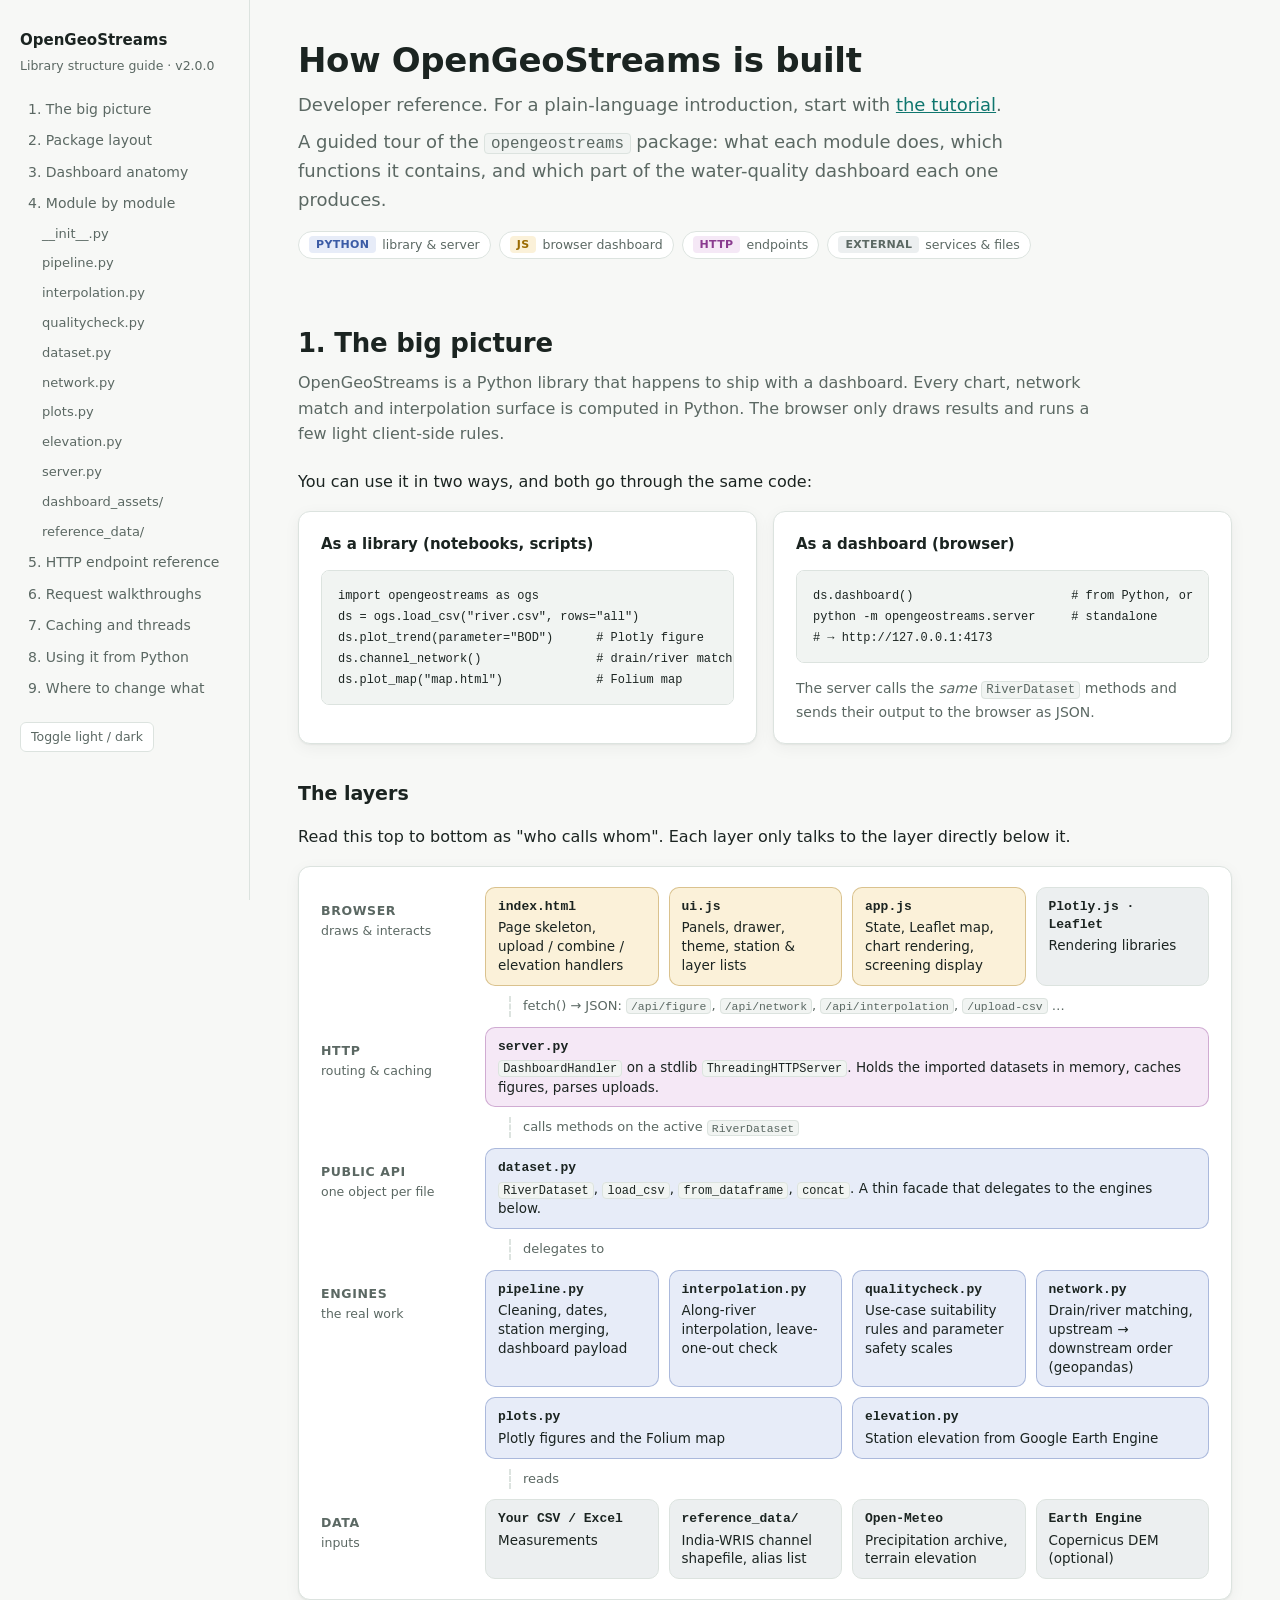
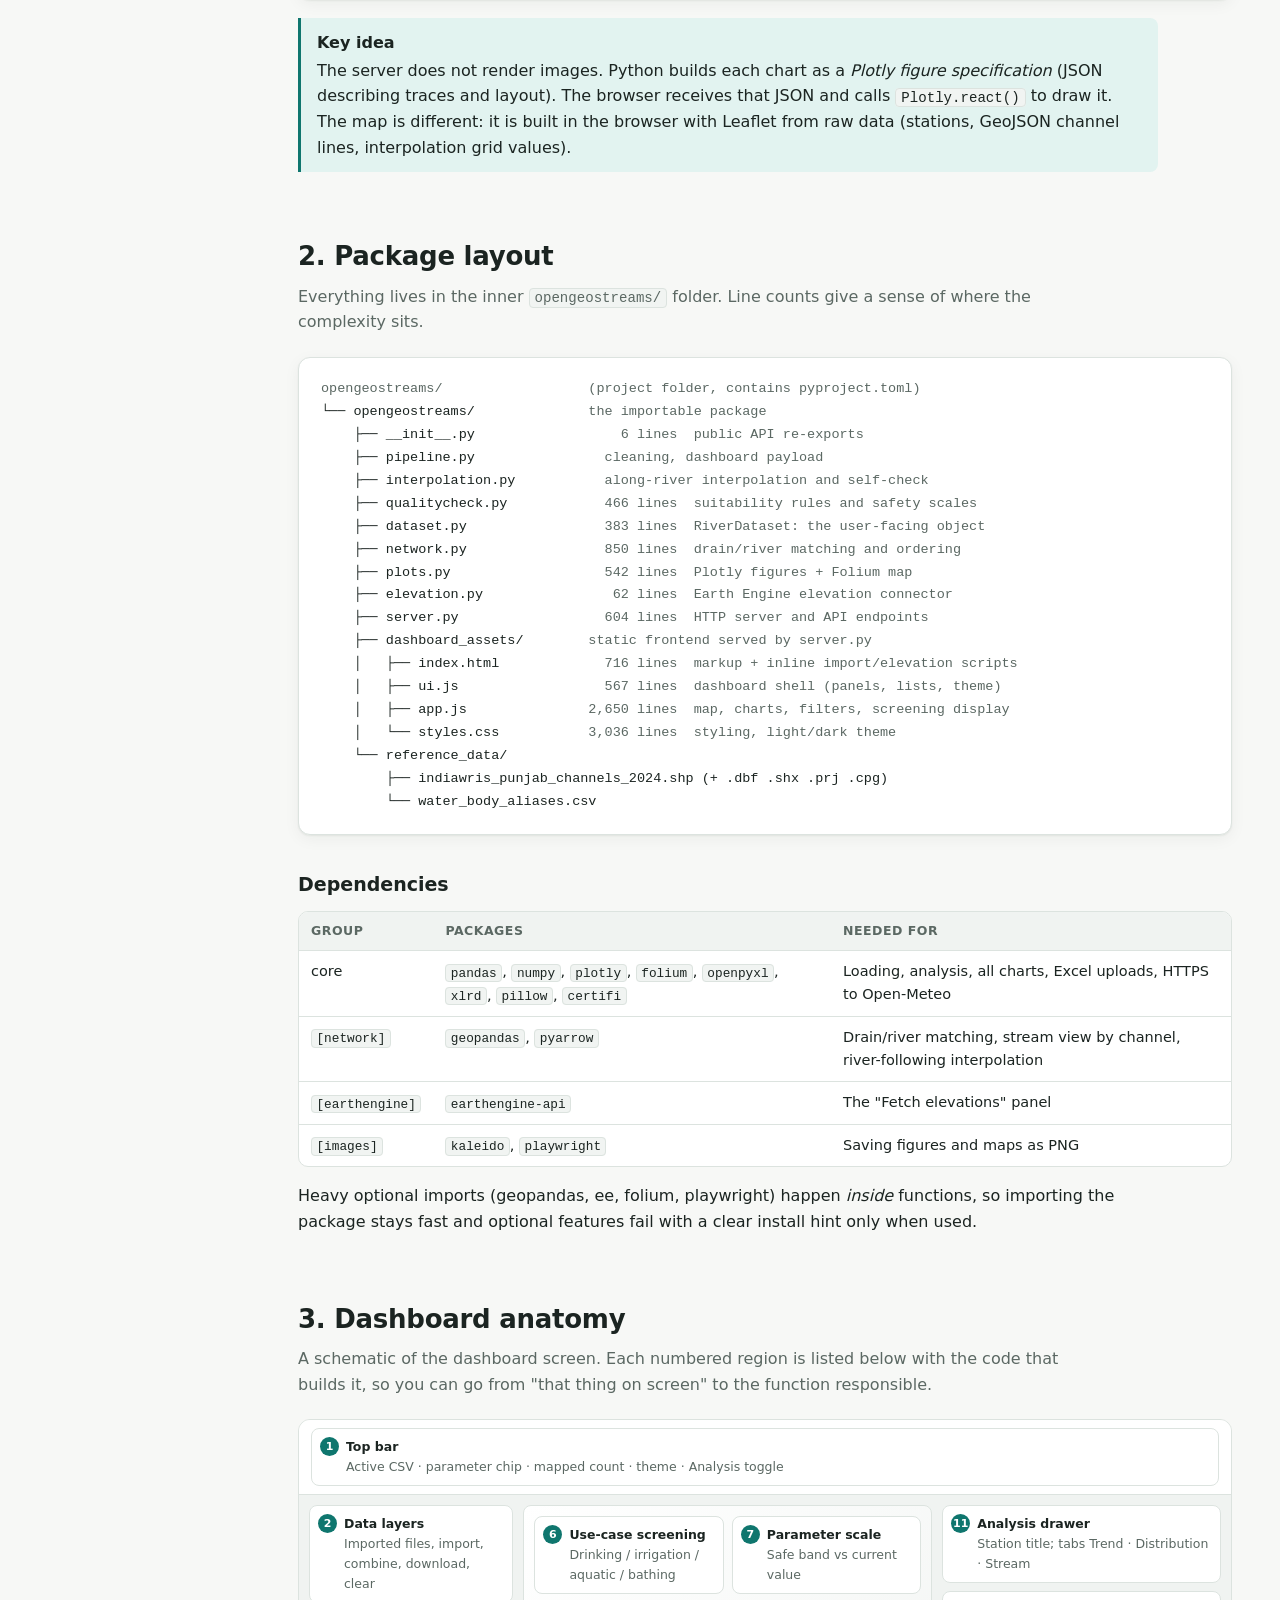
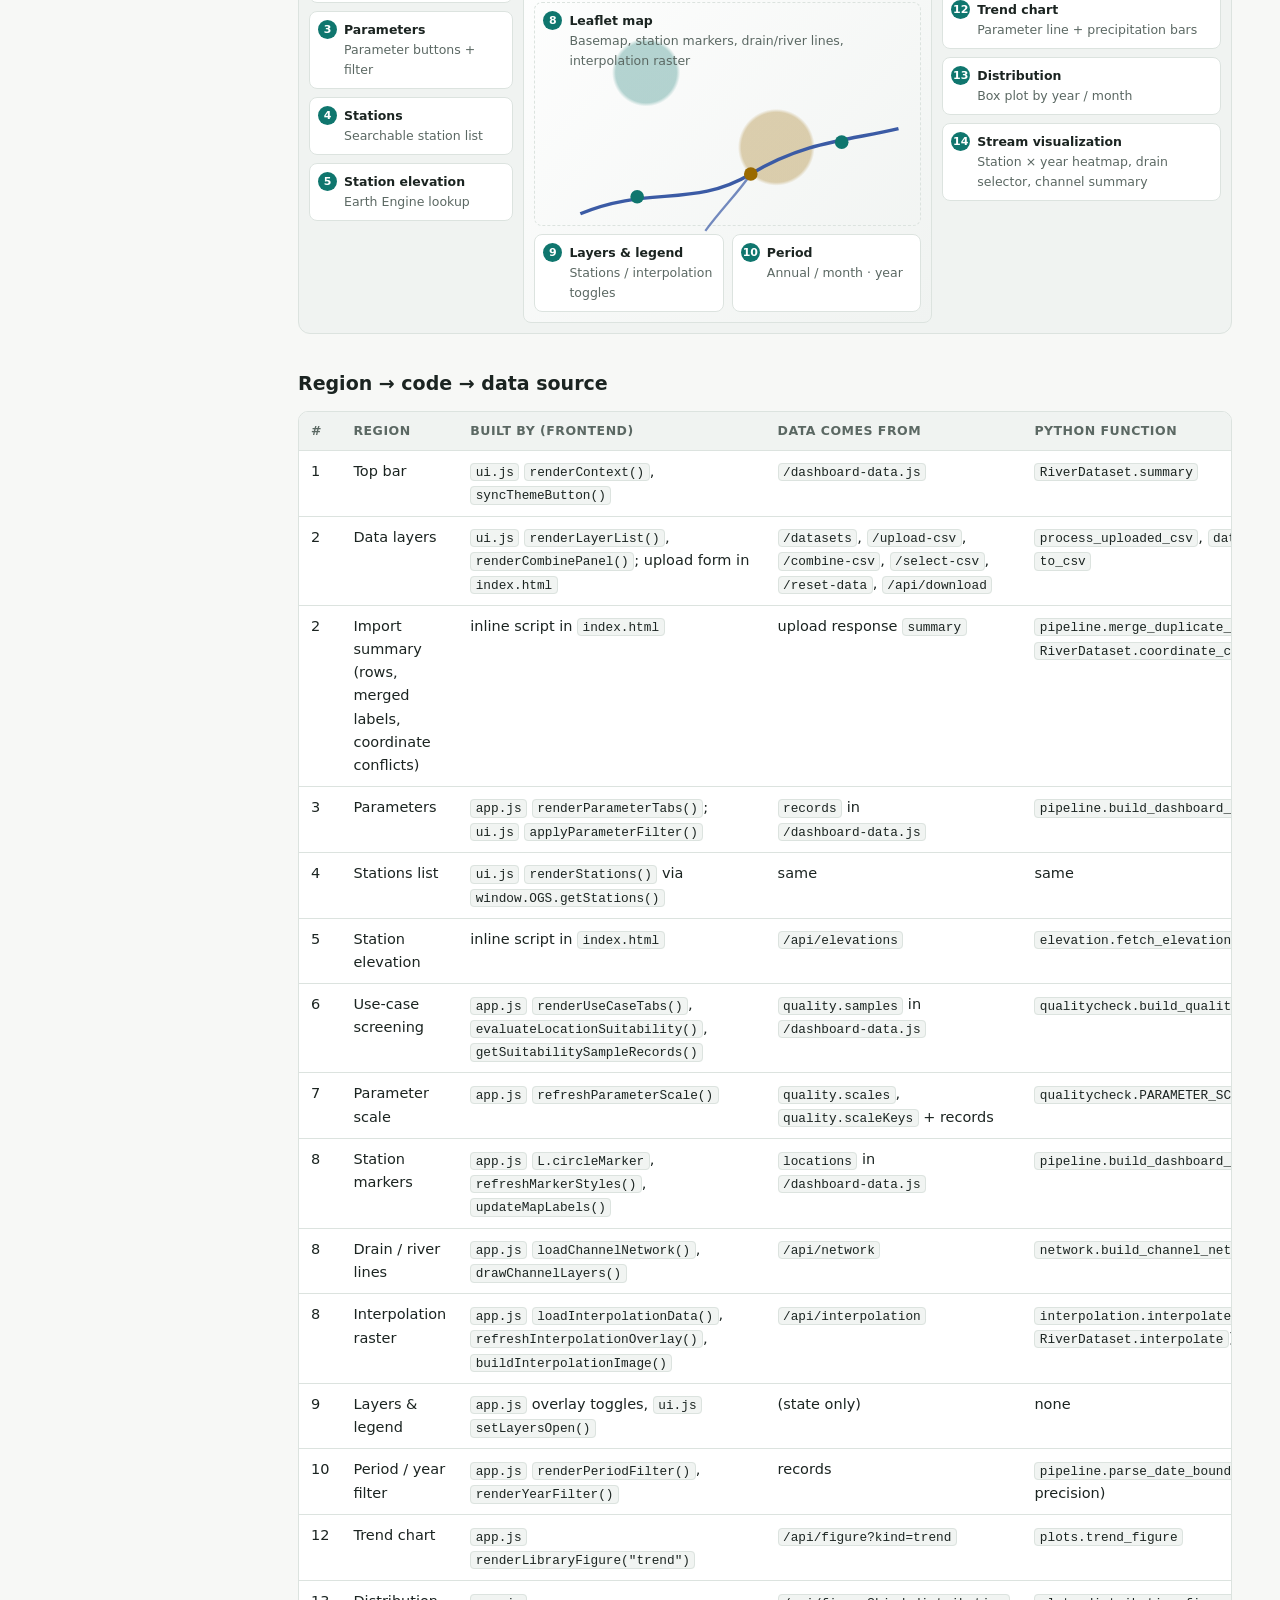
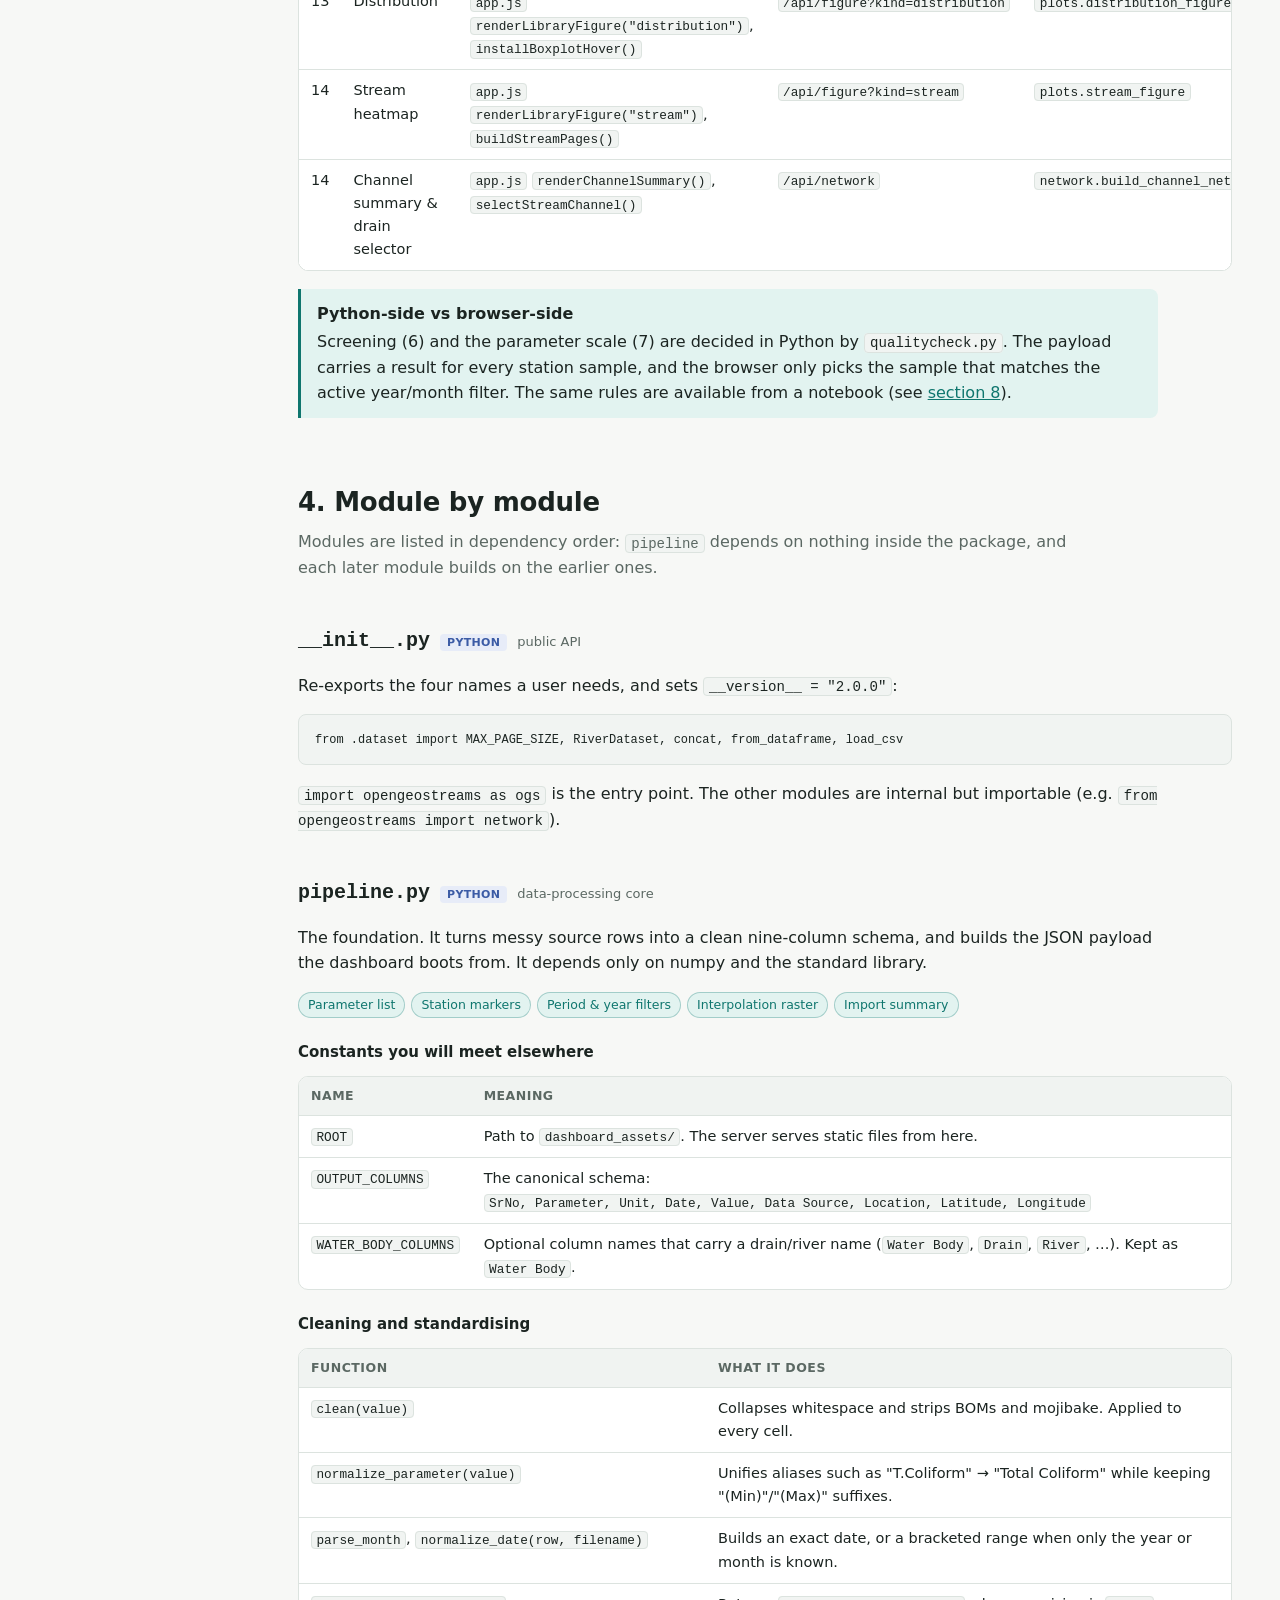
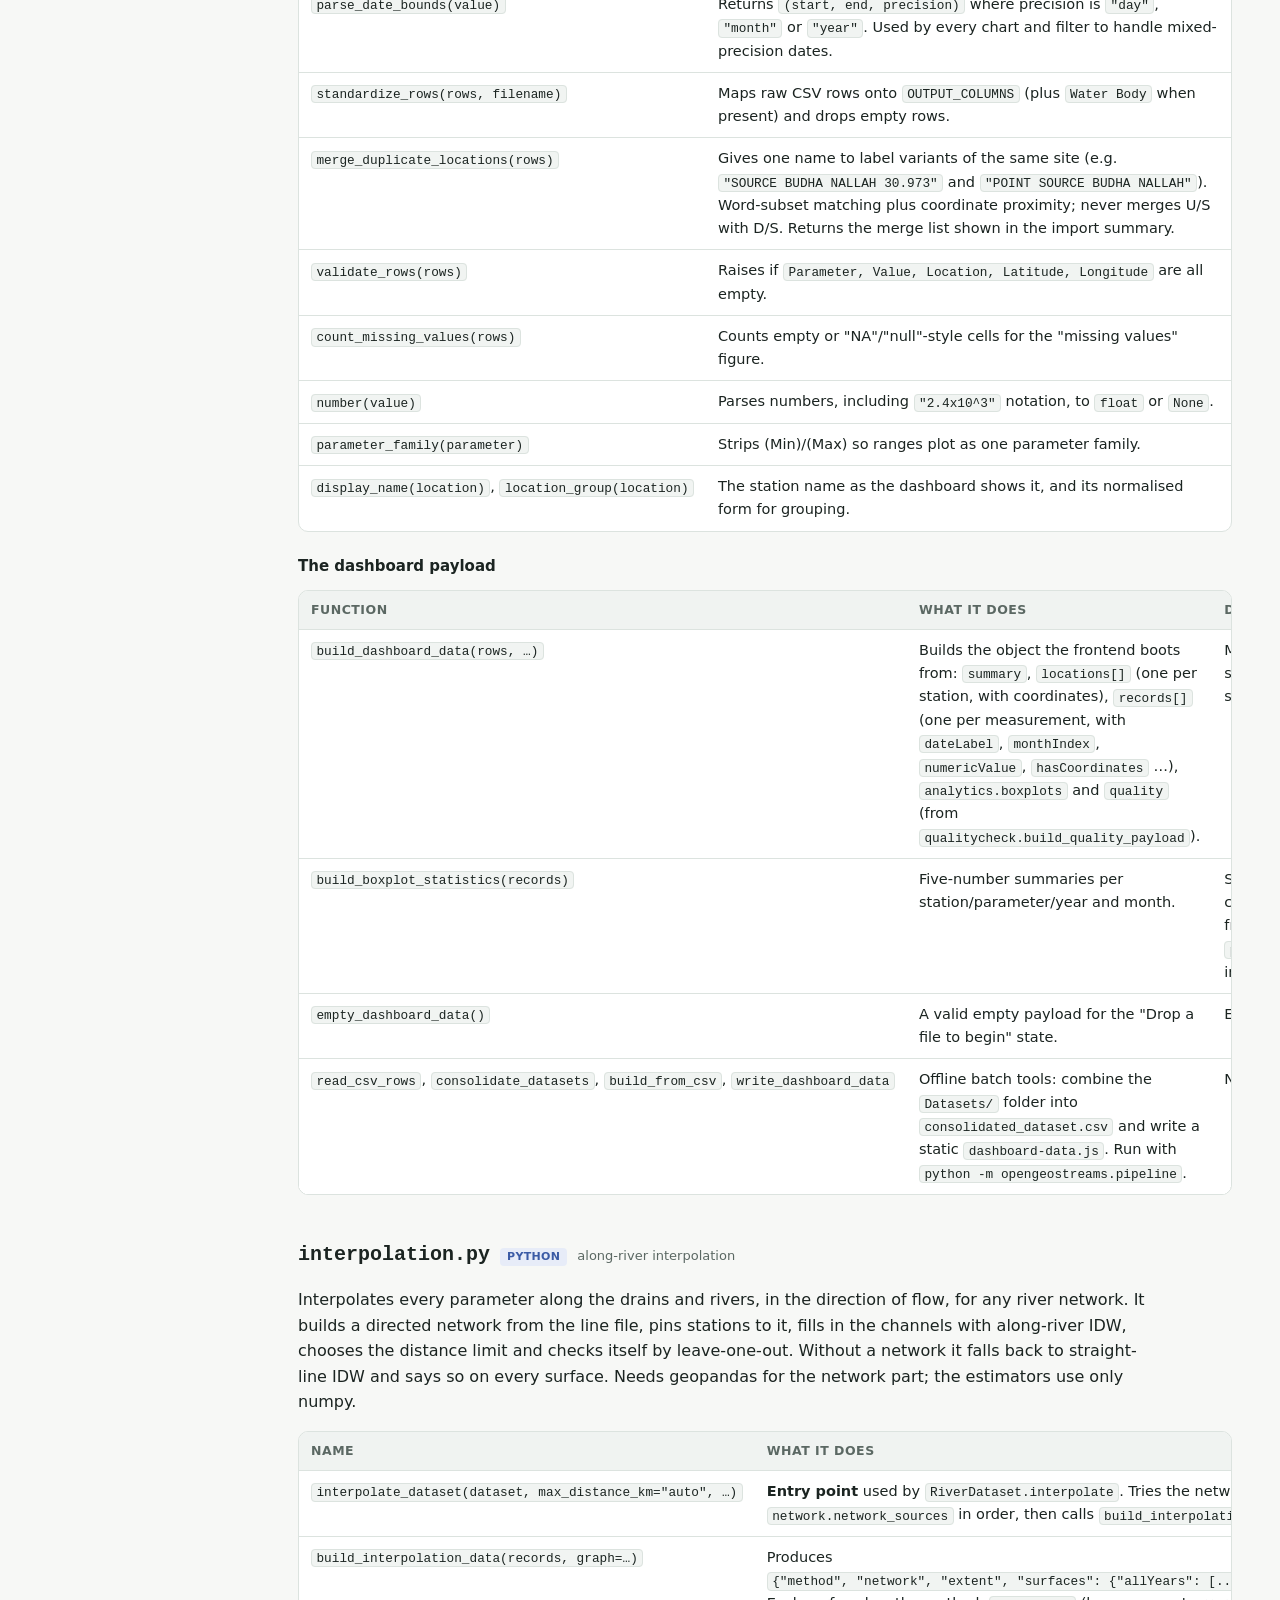
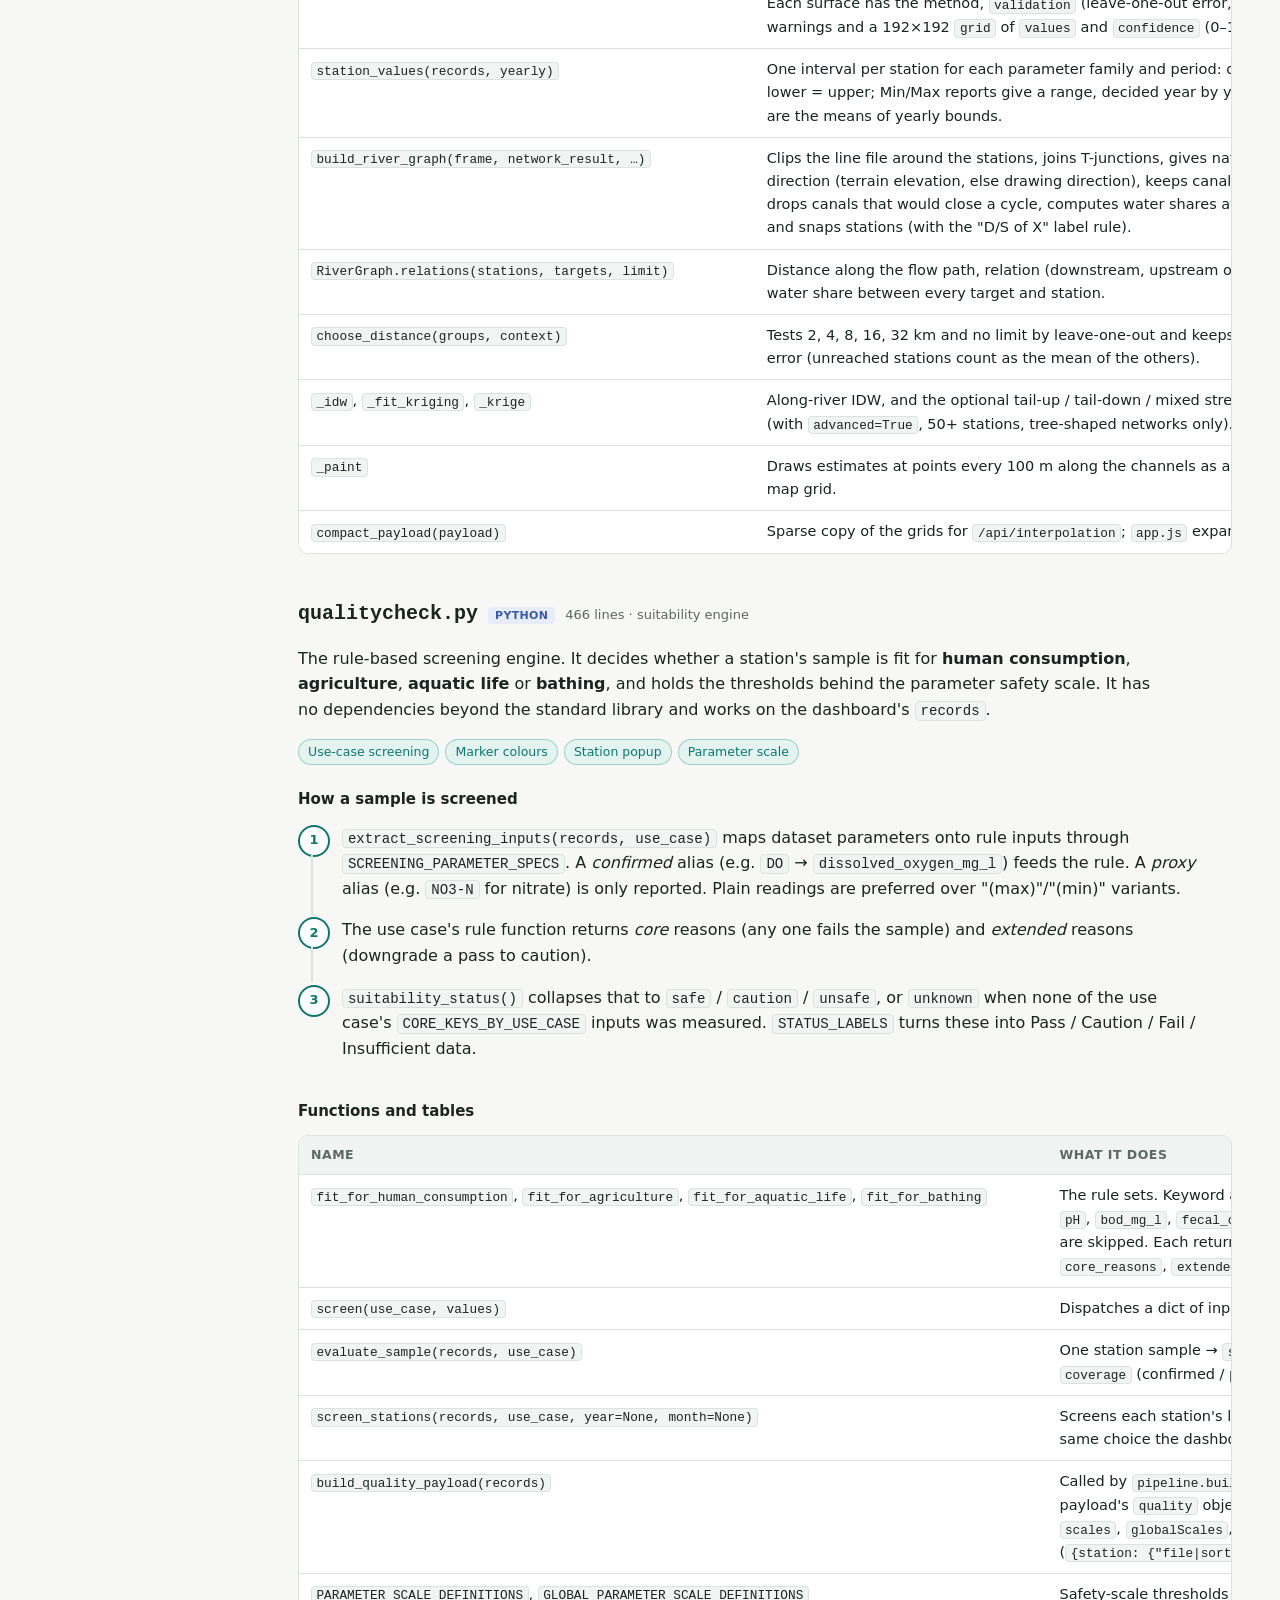
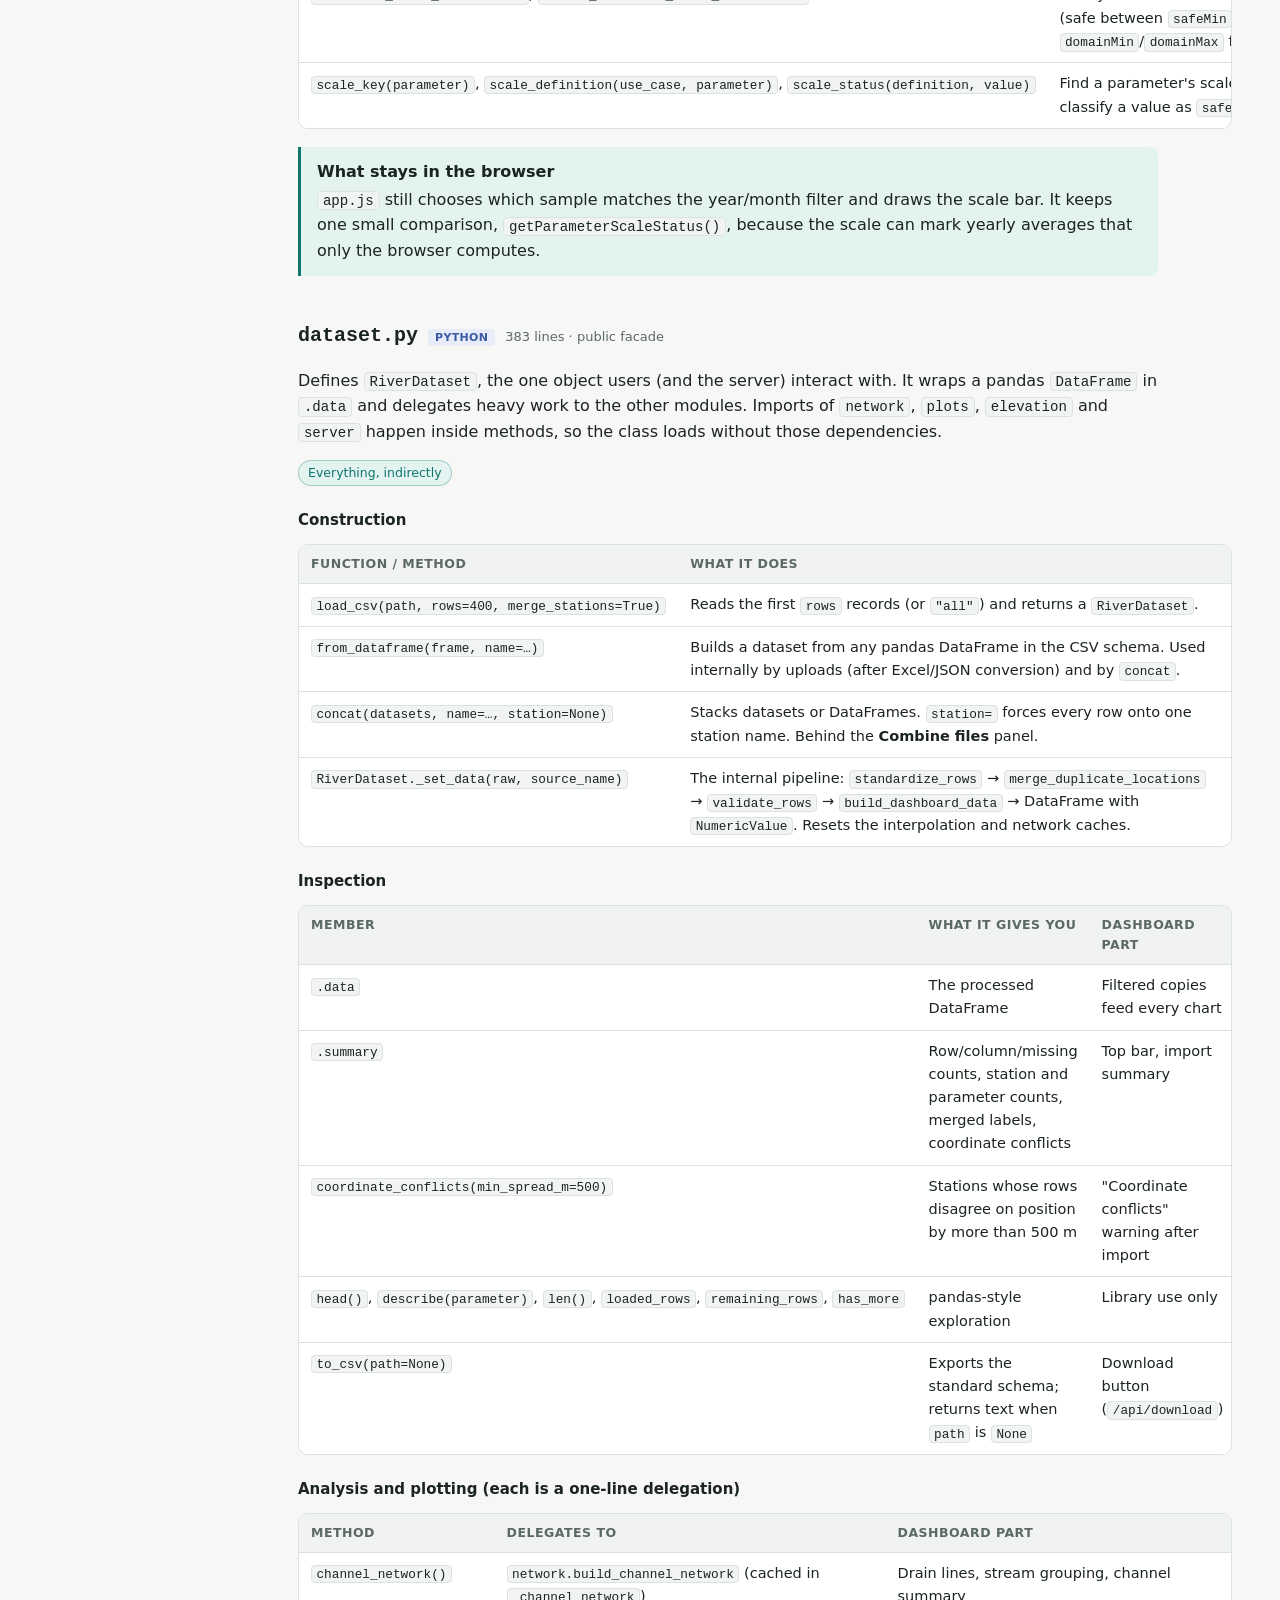
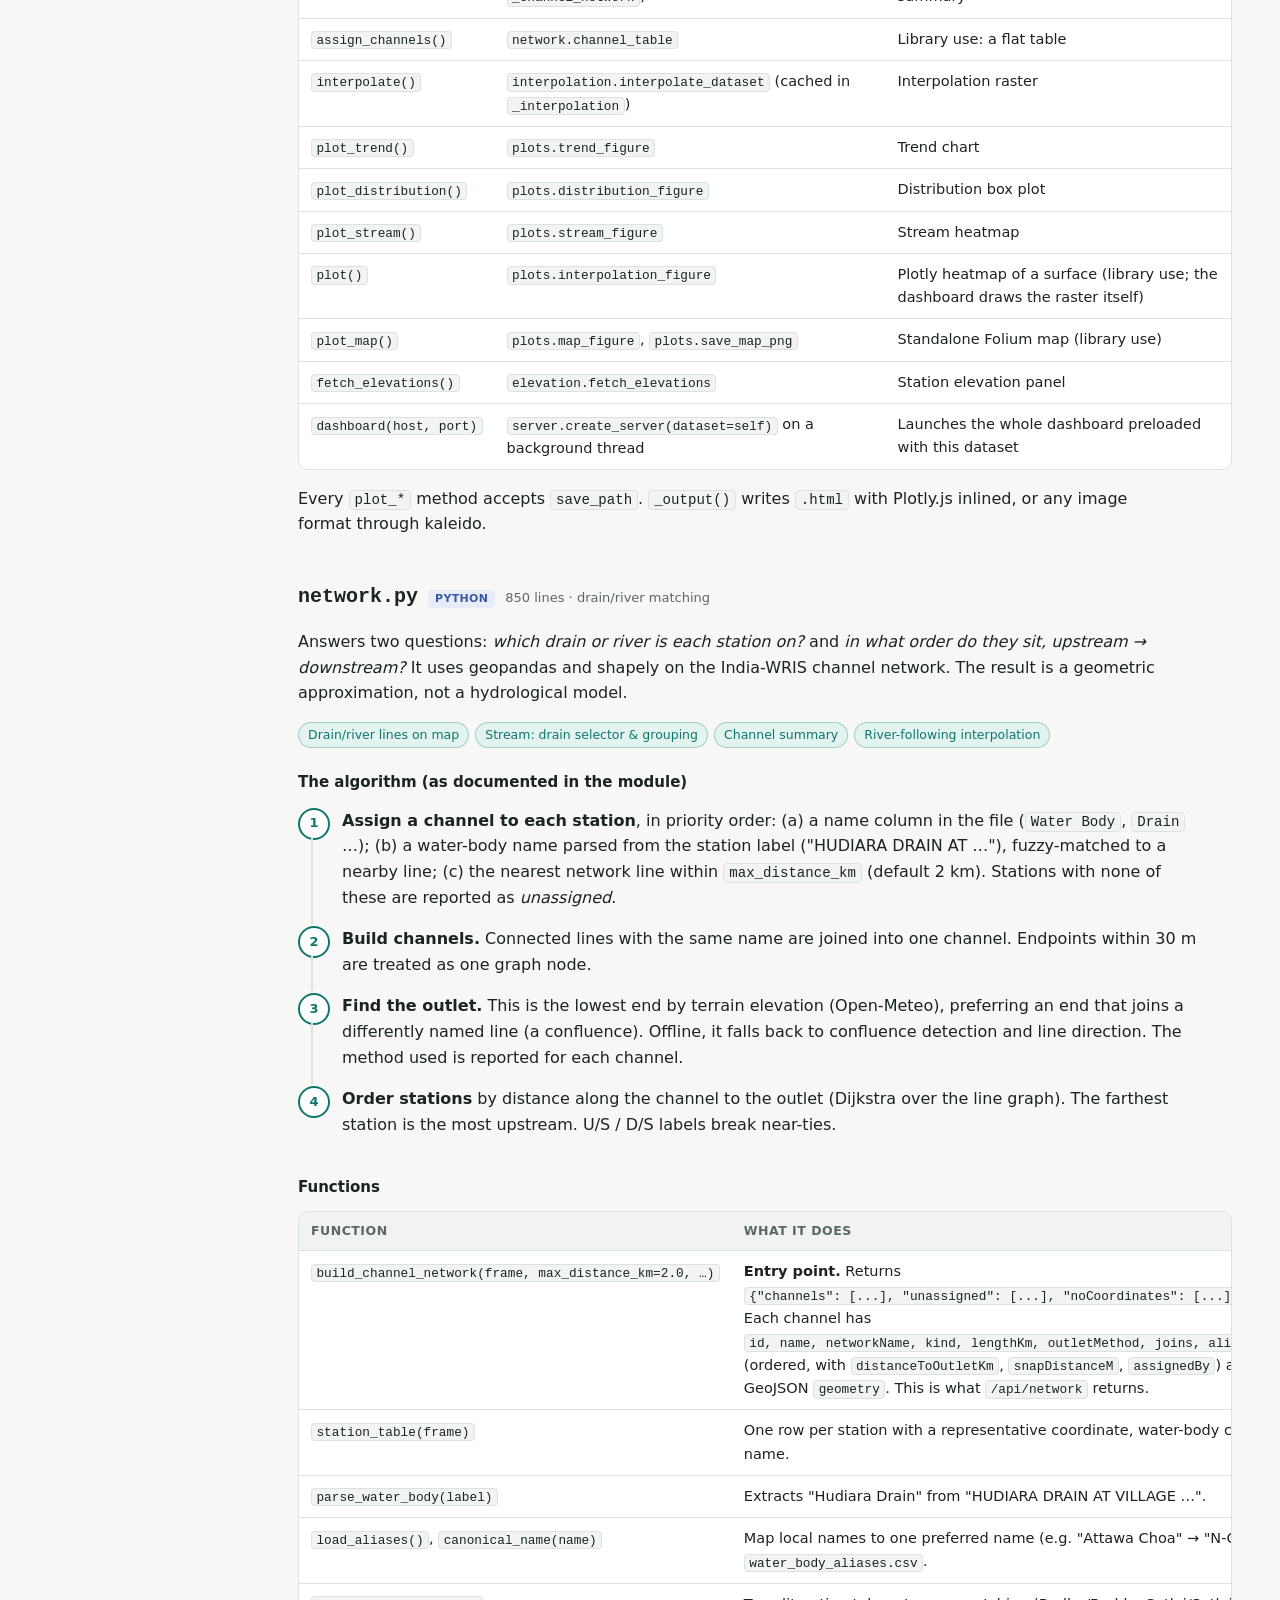
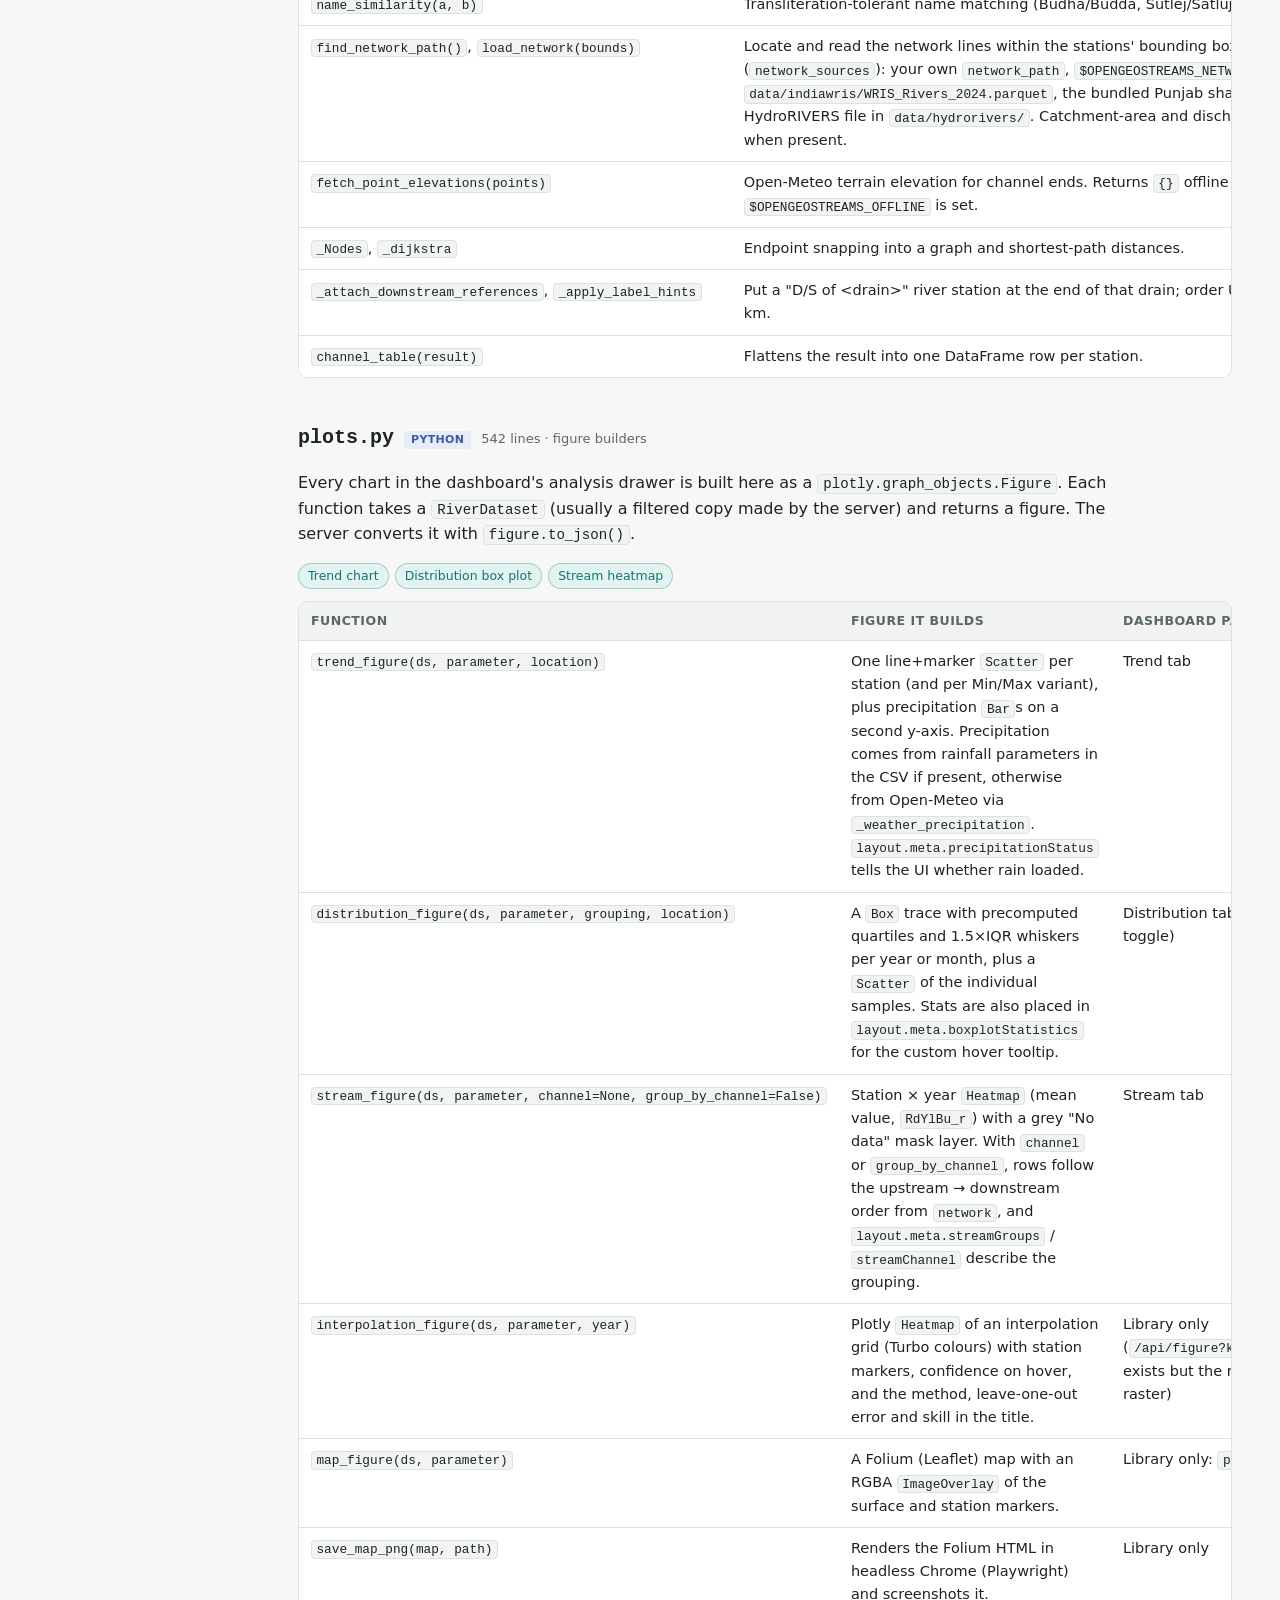
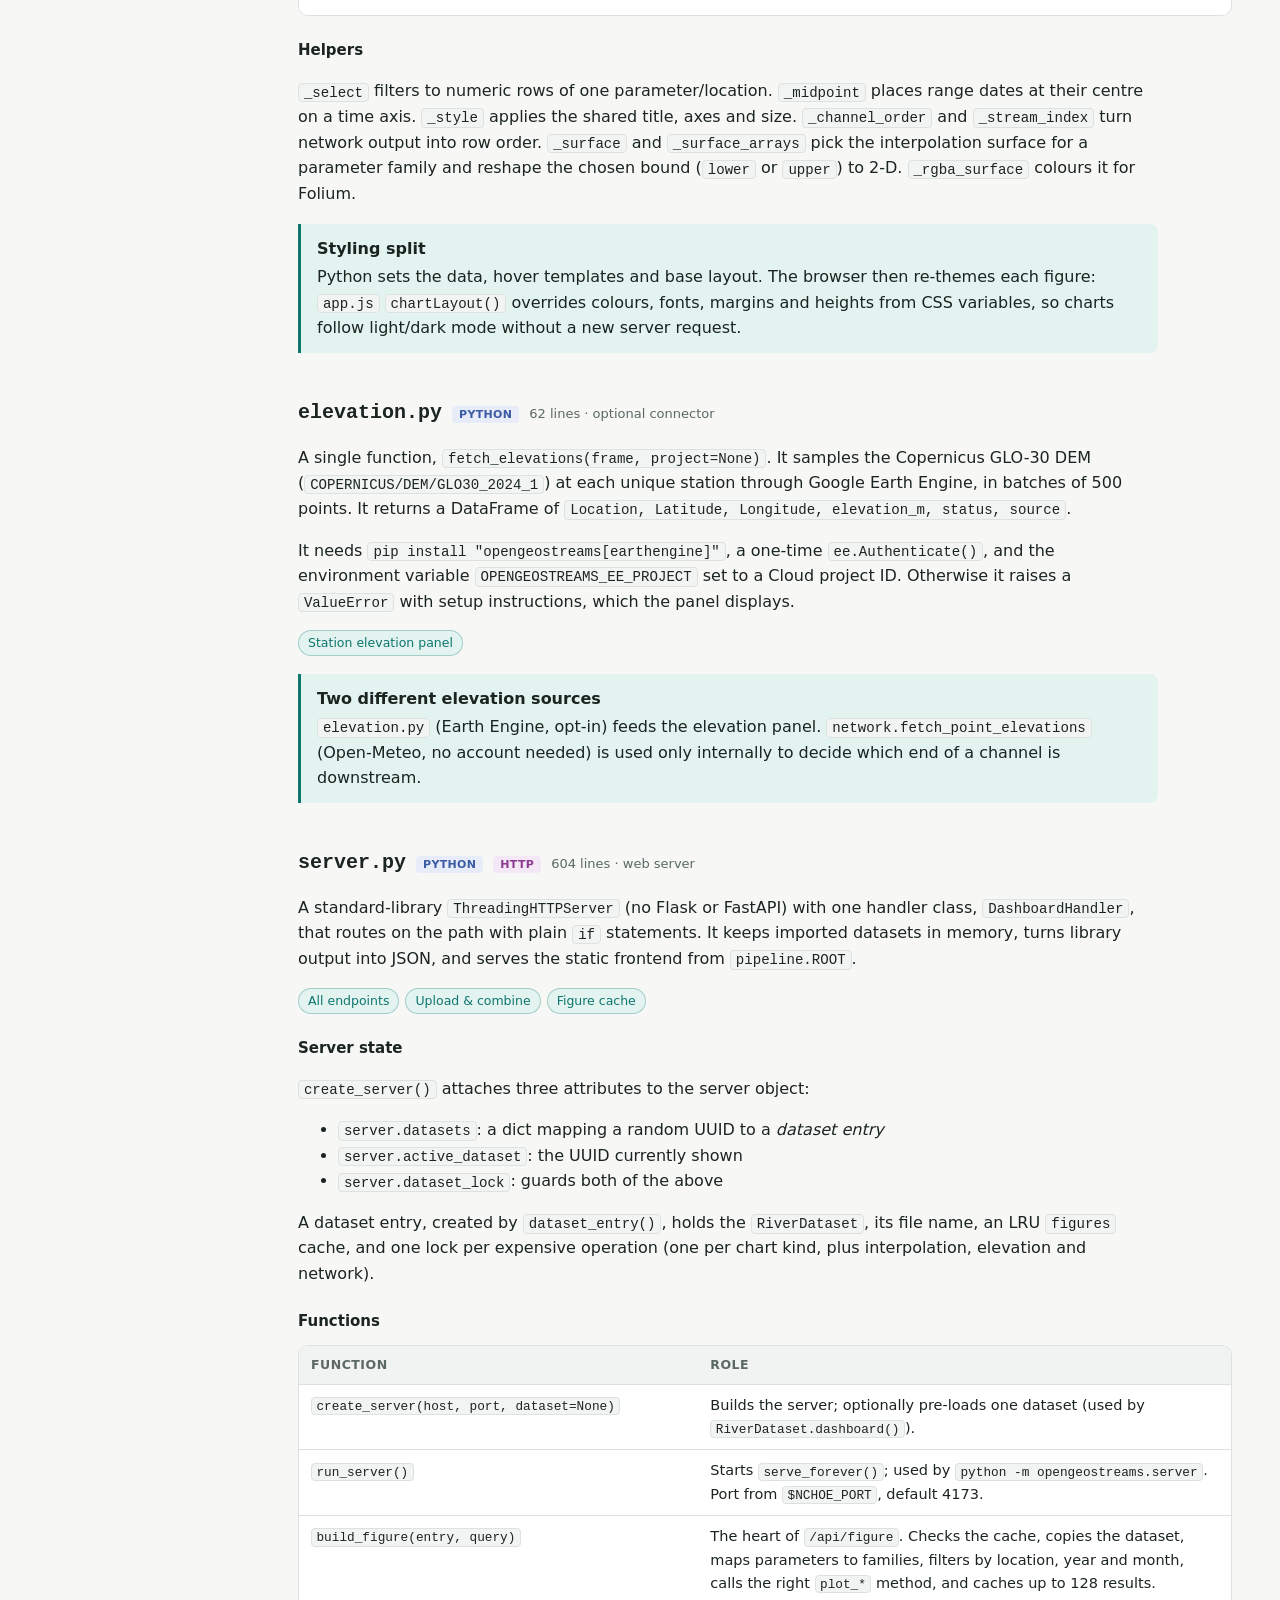
==== opengeostreams/developer_reference.html @ 71e3c9a8 "Along-river interpolation with Min/Max intervals, vendored Leaflet, map pins - New interpolation mod" ====
<!doctype html>
<html lang="en">
<head>
<meta charset="utf-8">
<meta name="viewport" content="width=device-width, initial-scale=1">
<title>OpenGeoStreams Developer Reference</title>
<style>
:root {
  --bg: #f7f8f6;
  --surface: #ffffff;
  --surface-2: #f0f3f1;
  --text: #1b2421;
  --muted: #5b6863;
  --border: #dce3df;
  --accent: #0f766e;
  --accent-soft: #e2f3f0;
  --py: #3b5ba5;
  --py-soft: #e7ecf8;
  --js: #9a6a00;
  --js-soft: #fbf1d9;
  --http: #8a3b8f;
  --http-soft: #f5e8f6;
  --ext: #5b6863;
  --ext-soft: #eceff0;
  --code-bg: #f1f4f2;
  --shadow: 0 1px 2px rgba(20, 30, 25, .06), 0 4px 16px rgba(20, 30, 25, .05);
  --mono: ui-monospace, "Cascadia Code", "SF Mono", Consolas, "Liberation Mono", monospace;
  --sans: system-ui, -apple-system, "Segoe UI", Roboto, "Helvetica Neue", Arial, sans-serif;
}
@media (prefers-color-scheme: dark) {
  :root:not([data-theme="light"]) {
    --bg: #111615; --surface: #182020; --surface-2: #1e2827; --text: #e4ebe8; --muted: #9aa8a3;
    --border: #2c3836; --accent: #4fd1c0; --accent-soft: #173532; --py: #8fa9ee; --py-soft: #1d2640;
    --js: #e7bb58; --js-soft: #332a14; --http: #d69be0; --http-soft: #33203a; --ext: #a4b0ac;
    --ext-soft: #232b2a; --code-bg: #1d2625; --shadow: none;
  }
}
:root[data-theme="dark"] {
  --bg: #111615; --surface: #182020; --surface-2: #1e2827; --text: #e4ebe8; --muted: #9aa8a3;
  --border: #2c3836; --accent: #4fd1c0; --accent-soft: #173532; --py: #8fa9ee; --py-soft: #1d2640;
  --js: #e7bb58; --js-soft: #332a14; --http: #d69be0; --http-soft: #33203a; --ext: #a4b0ac;
  --ext-soft: #232b2a; --code-bg: #1d2625; --shadow: none;
}
* { box-sizing: border-box; }
html { scroll-behavior: smooth; scroll-padding-top: 16px; }
body { margin: 0; background: var(--bg); color: var(--text); font: 16px/1.6 var(--sans); }
a { color: var(--accent); }
code, pre, kbd { font-family: var(--mono); font-size: .88em; }
code { background: var(--code-bg); border: 1px solid var(--border); border-radius: 4px; padding: .05em .35em; overflow-wrap: anywhere; }
pre { background: var(--code-bg); border: 1px solid var(--border); border-radius: 8px; padding: 14px 16px; overflow-x: auto; line-height: 1.5; }
pre code { background: none; border: 0; padding: 0; font-size: .85em; }

.layout { display: grid; grid-template-columns: 250px minmax(0, 1fr); max-width: 1320px; margin: 0 auto; }
nav.toc { position: sticky; top: 0; height: 100vh; overflow-y: auto; padding: 28px 18px 28px 20px; border-right: 1px solid var(--border); font-size: 14px; }
nav.toc .brand { font-weight: 700; font-size: 15px; margin-bottom: 4px; }
nav.toc .sub { color: var(--muted); font-size: 12.5px; margin-bottom: 18px; }
nav.toc ol { list-style: none; padding: 0; margin: 0; }
nav.toc li { margin: 1px 0; }
nav.toc a { display: block; color: var(--muted); text-decoration: none; padding: 4px 8px; border-radius: 6px; }
nav.toc a:hover { background: var(--surface-2); color: var(--text); }
nav.toc ol ol a { padding-left: 22px; font-size: 13px; }
.theme-btn { margin-top: 18px; font: inherit; font-size: 12.5px; color: var(--muted); background: var(--surface); border: 1px solid var(--border); border-radius: 6px; padding: 4px 10px; cursor: pointer; }

main { padding: 40px 48px 96px; min-width: 0; }
header.hero h1 { font-size: 34px; line-height: 1.2; margin: 0 0 10px; letter-spacing: -.01em; }
header.hero p.lede { font-size: 18px; color: var(--muted); max-width: 760px; margin: 0; }
.meta-row { display: flex; flex-wrap: wrap; gap: 8px; margin-top: 16px; }
.pill { display: inline-flex; align-items: center; gap: 6px; font-size: 12.5px; padding: 3px 10px; border-radius: 999px; background: var(--surface); border: 1px solid var(--border); color: var(--muted); }

section.chapter { margin-top: 64px; }
section.chapter > h2 { font-size: 26px; margin: 0 0 6px; letter-spacing: -.01em; }
section.chapter > .kicker { color: var(--muted); margin: 0 0 22px; max-width: 800px; }
h3 { font-size: 19px; margin: 34px 0 10px; }
h4 { font-size: 15px; margin: 22px 0 8px; }
p, li { max-width: 860px; }

.card { background: var(--surface); border: 1px solid var(--border); border-radius: 12px; padding: 20px 22px; box-shadow: var(--shadow); }
.grid-2 { display: grid; grid-template-columns: repeat(2, minmax(0, 1fr)); gap: 16px; }
.grid-3 { display: grid; grid-template-columns: repeat(3, minmax(0, 1fr)); gap: 16px; }
.note { border-left: 3px solid var(--accent); background: var(--accent-soft); padding: 12px 16px; border-radius: 0 8px 8px 0; margin: 18px 0; max-width: 860px; }
.note.warn { border-color: var(--js); background: var(--js-soft); }
.note b:first-child { display: block; margin-bottom: 2px; }

.tag { display: inline-block; font: 600 11px/1.6 var(--sans); letter-spacing: .03em; text-transform: uppercase; padding: 0 7px; border-radius: 4px; vertical-align: 2px; white-space: nowrap; }
.tag.py { background: var(--py-soft); color: var(--py); }
.tag.js { background: var(--js-soft); color: var(--js); }
.tag.http { background: var(--http-soft); color: var(--http); }
.tag.ext { background: var(--ext-soft); color: var(--ext); }

.table-wrap { overflow-x: auto; margin: 12px 0 8px; border: 1px solid var(--border); border-radius: 10px; background: var(--surface); }
table { border-collapse: collapse; width: 100%; font-size: 14.5px; }
th, td { text-align: left; vertical-align: top; padding: 9px 12px; border-bottom: 1px solid var(--border); }
th { background: var(--surface-2); font-size: 12.5px; text-transform: uppercase; letter-spacing: .04em; color: var(--muted); font-weight: 600; }
tr:last-child td { border-bottom: 0; }
td:first-child { white-space: nowrap; }
td code { white-space: nowrap; }

/* Architecture stack */
.stack { display: grid; gap: 10px; }
.layer { display: grid; grid-template-columns: 150px minmax(0, 1fr); gap: 14px; align-items: stretch; }
.layer-label { font-size: 12.5px; font-weight: 700; text-transform: uppercase; letter-spacing: .05em; color: var(--muted); padding-top: 14px; }
.layer-label span { display: block; font-weight: 400; text-transform: none; letter-spacing: 0; font-size: 12.5px; }
.boxes { display: flex; flex-wrap: wrap; gap: 10px; }
.box { flex: 1 1 150px; border-radius: 10px; padding: 10px 12px; border: 1px solid; font-size: 13.5px; line-height: 1.4; }
.box b { display: block; font-family: var(--mono); font-size: 13px; margin-bottom: 2px; }
.box.py { background: var(--py-soft); border-color: color-mix(in srgb, var(--py) 35%, transparent); }
.box.js { background: var(--js-soft); border-color: color-mix(in srgb, var(--js) 35%, transparent); }
.box.http { background: var(--http-soft); border-color: color-mix(in srgb, var(--http) 35%, transparent); }
.box.ext { background: var(--ext-soft); border-color: var(--border); }
.arrow-row { display: grid; grid-template-columns: 150px minmax(0, 1fr); gap: 14px; }
.arrow-row div:last-child { color: var(--muted); font-size: 13px; padding-left: 12px; border-left: 2px dashed var(--border); margin-left: 24px; }

/* Dashboard anatomy mock */
.mock { border: 1px solid var(--border); border-radius: 12px; overflow: hidden; background: var(--surface-2); font-size: 12.5px; }
.mock-top { display: flex; align-items: center; gap: 8px; padding: 8px 12px; background: var(--surface); border-bottom: 1px solid var(--border); }
.mock-body { display: grid; grid-template-columns: 1.1fr 2.2fr 1.5fr; gap: 10px; padding: 10px; min-height: 360px; }
.mock-col { display: grid; gap: 8px; align-content: start; }
.mock-map { position: relative; border-radius: 8px; background:
  radial-gradient(circle at 30% 40%, color-mix(in srgb, var(--accent) 30%, transparent) 0 8%, transparent 9%),
  radial-gradient(circle at 62% 58%, color-mix(in srgb, var(--js) 30%, transparent) 0 10%, transparent 11%),
  linear-gradient(135deg, var(--surface) 0%, var(--surface-2) 100%);
  border: 1px solid var(--border); padding: 10px; display: grid; grid-template-rows: auto 1fr auto; gap: 8px; }
.mock-map svg { width: 100%; height: 100%; min-height: 140px; }
.region { position: relative; background: var(--surface); border: 1px solid var(--border); border-radius: 8px; padding: 8px 10px 8px 34px; }
.region .n { position: absolute; left: 8px; top: 8px; width: 19px; height: 19px; border-radius: 50%; background: var(--accent); color: var(--surface); font-weight: 700; font-size: 11px; display: grid; place-items: center; }
.region b { display: block; font-size: 12.5px; }
.region span { color: var(--muted); }
.mock-floats { display: flex; gap: 8px; flex-wrap: wrap; }
.mock-floats .region { flex: 1 1 140px; }

/* Lifecycle steps */
ol.steps { counter-reset: step; list-style: none; padding: 0; margin: 14px 0; }
ol.steps > li { counter-increment: step; position: relative; padding: 0 0 16px 44px; max-width: 900px; }
ol.steps > li::before { content: counter(step); position: absolute; left: 0; top: 0; width: 28px; height: 28px; border-radius: 50%; background: var(--surface); border: 2px solid var(--accent); color: var(--accent); font-weight: 700; font-size: 13px; display: grid; place-items: center; }
ol.steps > li:not(:last-child)::after { content: ""; position: absolute; left: 13px; top: 30px; bottom: 2px; width: 2px; background: var(--border); }

.tree { font-family: var(--mono); font-size: 13.5px; line-height: 1.7; white-space: pre; overflow-x: auto; }
.tree .c { color: var(--muted); }
.module-head { display: flex; flex-wrap: wrap; align-items: baseline; gap: 10px; margin: 44px 0 6px; }
.module-head h3 { margin: 0; font-family: var(--mono); font-size: 20px; }
.module-head .loc { color: var(--muted); font-size: 13px; }
.feeds { display: flex; flex-wrap: wrap; gap: 6px; margin: 8px 0 4px; }
.feeds span { font-size: 12.5px; padding: 2px 9px; border-radius: 999px; background: var(--accent-soft); color: var(--accent); border: 1px solid color-mix(in srgb, var(--accent) 30%, transparent); }

footer { margin-top: 72px; padding-top: 20px; border-top: 1px solid var(--border); color: var(--muted); font-size: 13.5px; }

@media (max-width: 980px) {
  .layout { grid-template-columns: 1fr; }
  nav.toc { position: static; height: auto; border-right: 0; border-bottom: 1px solid var(--border); padding: 20px 16px; }
  nav.toc ol ol { display: none; }
  main { padding: 28px 16px 64px; }
  .grid-2, .grid-3 { grid-template-columns: 1fr; }
  .mock-body { grid-template-columns: 1fr; }
  .layer, .arrow-row { grid-template-columns: 1fr; gap: 6px; }
  .layer-label { padding-top: 0; }
  .arrow-row div:first-child { display: none; }
  header.hero h1 { font-size: 27px; }
}
</style>
</head>
<body>
<div class="layout">
<nav class="toc" aria-label="Contents">
  <div class="brand">OpenGeoStreams</div>
  <div class="sub">Library structure guide · v2.0.0</div>
  <ol>
    <li><a href="#overview">1. The big picture</a></li>
    <li><a href="#layout">2. Package layout</a></li>
    <li><a href="#anatomy">3. Dashboard anatomy</a></li>
    <li><a href="#modules">4. Module by module</a>
      <ol>
        <li><a href="#m-init">__init__.py</a></li>
        <li><a href="#m-pipeline">pipeline.py</a></li>
        <li><a href="#m-interpolation">interpolation.py</a></li>
        <li><a href="#m-qualitycheck">qualitycheck.py</a></li>
        <li><a href="#m-dataset">dataset.py</a></li>
        <li><a href="#m-network">network.py</a></li>
        <li><a href="#m-plots">plots.py</a></li>
        <li><a href="#m-elevation">elevation.py</a></li>
        <li><a href="#m-server">server.py</a></li>
        <li><a href="#m-frontend">dashboard_assets/</a></li>
        <li><a href="#m-ref">reference_data/</a></li>
      </ol>
    </li>
    <li><a href="#endpoints">5. HTTP endpoint reference</a></li>
    <li><a href="#flows">6. Request walkthroughs</a></li>
    <li><a href="#caching">7. Caching and threads</a></li>
    <li><a href="#python">8. Using it from Python</a></li>
    <li><a href="#where">9. Where to change what</a></li>
  </ol>
  <button class="theme-btn" type="button" id="theme-btn">Toggle light / dark</button>
</nav>

<main>
<header class="hero">
  <h1>How OpenGeoStreams is built</h1>
  <p class="lede" style="margin-bottom:8px">Developer reference. For a plain-language introduction, start with <a href="tutorial.html">the tutorial</a>.</p>
  <p class="lede">A guided tour of the <code>opengeostreams</code> package: what each module does, which functions it contains, and which part of the water-quality dashboard each one produces.</p>
  <div class="meta-row">
    <span class="pill"><span class="tag py">Python</span> library &amp; server</span>
    <span class="pill"><span class="tag js">JS</span> browser dashboard</span>
    <span class="pill"><span class="tag http">HTTP</span> endpoints</span>
    <span class="pill"><span class="tag ext">External</span> services &amp; files</span>
  </div>
</header>

<!-- ================================================================ -->
<section class="chapter" id="overview">
  <h2>1. The big picture</h2>
  <p class="kicker">OpenGeoStreams is a Python library that happens to ship with a dashboard. Every chart, network match and interpolation surface is computed in Python. The browser only draws results and runs a few light client-side rules.</p>

  <p>You can use it in two ways, and both go through the same code:</p>
  <div class="grid-2">
    <div class="card">
      <h4 style="margin-top:0">As a library (notebooks, scripts)</h4>
      <pre><code>import opengeostreams as ogs
ds = ogs.load_csv("river.csv", rows="all")
ds.plot_trend(parameter="BOD")      # Plotly figure
ds.channel_network()                # drain/river matching
ds.plot_map("map.html")             # Folium map</code></pre>
    </div>
    <div class="card">
      <h4 style="margin-top:0">As a dashboard (browser)</h4>
      <pre><code>ds.dashboard()                      # from Python, or
python -m opengeostreams.server     # standalone
# → http://127.0.0.1:4173</code></pre>
      <p style="margin:8px 0 0;font-size:14px;color:var(--muted)">The server calls the <em>same</em> <code>RiverDataset</code> methods and sends their output to the browser as JSON.</p>
    </div>
  </div>

  <h3>The layers</h3>
  <p>Read this top to bottom as "who calls whom". Each layer only talks to the layer directly below it.</p>
  <div class="card">
    <div class="stack">
      <div class="layer">
        <div class="layer-label">Browser<span>draws &amp; interacts</span></div>
        <div class="boxes">
          <div class="box js"><b>index.html</b>Page skeleton, upload / combine / elevation handlers</div>
          <div class="box js"><b>ui.js</b>Panels, drawer, theme, station &amp; layer lists</div>
          <div class="box js"><b>app.js</b>State, Leaflet map, chart rendering, screening display</div>
          <div class="box ext"><b>Plotly.js · Leaflet</b>Rendering libraries</div>
        </div>
      </div>
      <div class="arrow-row"><div></div><div>fetch() → JSON: <code>/api/figure</code>, <code>/api/network</code>, <code>/api/interpolation</code>, <code>/upload-csv</code> …</div></div>
      <div class="layer">
        <div class="layer-label">HTTP<span>routing &amp; caching</span></div>
        <div class="boxes">
          <div class="box http"><b>server.py</b><code>DashboardHandler</code> on a stdlib <code>ThreadingHTTPServer</code>. Holds the imported datasets in memory, caches figures, parses uploads.</div>
        </div>
      </div>
      <div class="arrow-row"><div></div><div>calls methods on the active <code>RiverDataset</code></div></div>
      <div class="layer">
        <div class="layer-label">Public API<span>one object per file</span></div>
        <div class="boxes">
          <div class="box py"><b>dataset.py</b><code>RiverDataset</code>, <code>load_csv</code>, <code>from_dataframe</code>, <code>concat</code>. A thin facade that delegates to the engines below.</div>
        </div>
      </div>
      <div class="arrow-row"><div></div><div>delegates to</div></div>
      <div class="layer">
        <div class="layer-label">Engines<span>the real work</span></div>
        <div class="boxes">
          <div class="box py"><b>pipeline.py</b>Cleaning, dates, station merging, dashboard payload</div>
          <div class="box py"><b>interpolation.py</b>Along-river interpolation, leave-one-out check</div>
          <div class="box py"><b>qualitycheck.py</b>Use-case suitability rules and parameter safety scales</div>
          <div class="box py"><b>network.py</b>Drain/river matching, upstream → downstream order (geopandas)</div>
          <div class="box py"><b>plots.py</b>Plotly figures and the Folium map</div>
          <div class="box py"><b>elevation.py</b>Station elevation from Google Earth Engine</div>
        </div>
      </div>
      <div class="arrow-row"><div></div><div>reads</div></div>
      <div class="layer">
        <div class="layer-label">Data<span>inputs</span></div>
        <div class="boxes">
          <div class="box ext"><b>Your CSV / Excel</b>Measurements</div>
          <div class="box ext"><b>reference_data/</b>India-WRIS channel shapefile, alias list</div>
          <div class="box ext"><b>Open-Meteo</b>Precipitation archive, terrain elevation</div>
          <div class="box ext"><b>Earth Engine</b>Copernicus DEM (optional)</div>
        </div>
      </div>
    </div>
  </div>

  <div class="note"><b>Key idea</b>The server does not render images. Python builds each chart as a <em>Plotly figure specification</em> (JSON describing traces and layout). The browser receives that JSON and calls <code>Plotly.react()</code> to draw it. The map is different: it is built in the browser with Leaflet from raw data (stations, GeoJSON channel lines, interpolation grid values).</div>
</section>

<!-- ================================================================ -->
<section class="chapter" id="layout">
  <h2>2. Package layout</h2>
  <p class="kicker">Everything lives in the inner <code>opengeostreams/</code> folder. Line counts give a sense of where the complexity sits.</p>
  <div class="card tree"><span class="c">opengeostreams/                  (project folder, contains pyproject.toml)</span>
└── opengeostreams/              <span class="c">the importable package</span>
    ├── __init__.py              <span class="c">    6 lines  public API re-exports</span>
    ├── pipeline.py              <span class="c">  cleaning, dashboard payload</span>
    ├── interpolation.py         <span class="c">  along-river interpolation and self-check</span>
    ├── qualitycheck.py          <span class="c">  466 lines  suitability rules and safety scales</span>
    ├── dataset.py               <span class="c">  383 lines  RiverDataset: the user-facing object</span>
    ├── network.py               <span class="c">  850 lines  drain/river matching and ordering</span>
    ├── plots.py                 <span class="c">  542 lines  Plotly figures + Folium map</span>
    ├── elevation.py             <span class="c">   62 lines  Earth Engine elevation connector</span>
    ├── server.py                <span class="c">  604 lines  HTTP server and API endpoints</span>
    ├── dashboard_assets/        <span class="c">static frontend served by server.py</span>
    │   ├── index.html           <span class="c">  716 lines  markup + inline import/elevation scripts</span>
    │   ├── ui.js                <span class="c">  567 lines  dashboard shell (panels, lists, theme)</span>
    │   ├── app.js               <span class="c">2,650 lines  map, charts, filters, screening display</span>
    │   └── styles.css           <span class="c">3,036 lines  styling, light/dark theme</span>
    └── reference_data/
        ├── indiawris_punjab_channels_2024.shp (+ .dbf .shx .prj .cpg)
        └── water_body_aliases.csv</div>

  <h3>Dependencies</h3>
  <div class="table-wrap"><table>
    <tr><th>Group</th><th>Packages</th><th>Needed for</th></tr>
    <tr><td>core</td><td><code>pandas</code>, <code>numpy</code>, <code>plotly</code>, <code>folium</code>, <code>openpyxl</code>, <code>xlrd</code>, <code>pillow</code>, <code>certifi</code></td><td>Loading, analysis, all charts, Excel uploads, HTTPS to Open-Meteo</td></tr>
    <tr><td><code>[network]</code></td><td><code>geopandas</code>, <code>pyarrow</code></td><td>Drain/river matching, stream view by channel, river-following interpolation</td></tr>
    <tr><td><code>[earthengine]</code></td><td><code>earthengine-api</code></td><td>The "Fetch elevations" panel</td></tr>
    <tr><td><code>[images]</code></td><td><code>kaleido</code>, <code>playwright</code></td><td>Saving figures and maps as PNG</td></tr>
  </table></div>
  <p>Heavy optional imports (geopandas, ee, folium, playwright) happen <em>inside</em> functions, so importing the package stays fast and optional features fail with a clear install hint only when used.</p>
</section>

<!-- ================================================================ -->
<section class="chapter" id="anatomy">
  <h2>3. Dashboard anatomy</h2>
  <p class="kicker">A schematic of the dashboard screen. Each numbered region is listed below with the code that builds it, so you can go from "that thing on screen" to the function responsible.</p>

  <div class="mock" role="img" aria-label="Schematic of the dashboard layout with numbered regions">
    <div class="mock-top">
      <div class="region" style="flex:1"><span class="n">1</span><b>Top bar</b><span>Active CSV · parameter chip · mapped count · theme · Analysis toggle</span></div>
    </div>
    <div class="mock-body">
      <div class="mock-col">
        <div class="region"><span class="n">2</span><b>Data layers</b><span>Imported files, import, combine, download, clear</span></div>
        <div class="region"><span class="n">3</span><b>Parameters</b><span>Parameter buttons + filter</span></div>
        <div class="region"><span class="n">4</span><b>Stations</b><span>Searchable station list</span></div>
        <div class="region"><span class="n">5</span><b>Station elevation</b><span>Earth Engine lookup</span></div>
      </div>
      <div class="mock-map">
        <div class="mock-floats">
          <div class="region"><span class="n">6</span><b>Use-case screening</b><span>Drinking / irrigation / aquatic / bathing</span></div>
          <div class="region"><span class="n">7</span><b>Parameter scale</b><span>Safe band vs current value</span></div>
        </div>
        <div class="region" style="background:transparent;border-style:dashed"><span class="n">8</span><b>Leaflet map</b><span>Basemap, station markers, drain/river lines, interpolation raster</span>
          <svg viewBox="0 0 300 120" aria-hidden="true">
            <path d="M10 95 C 70 70, 110 90, 160 60 S 250 30, 290 20" fill="none" stroke="var(--py)" stroke-width="3"/>
            <path d="M120 110 C 135 90, 150 75, 160 60" fill="none" stroke="var(--py)" stroke-width="2" opacity=".7"/>
            <circle cx="60" cy="80" r="6" fill="var(--accent)"/><circle cx="160" cy="60" r="6" fill="var(--js)"/><circle cx="240" cy="32" r="6" fill="var(--accent)"/>
          </svg>
        </div>
        <div class="mock-floats">
          <div class="region"><span class="n">9</span><b>Layers &amp; legend</b><span>Stations / interpolation toggles</span></div>
          <div class="region"><span class="n">10</span><b>Period</b><span>Annual / month · year</span></div>
        </div>
      </div>
      <div class="mock-col">
        <div class="region"><span class="n">11</span><b>Analysis drawer</b><span>Station title; tabs Trend · Distribution · Stream</span></div>
        <div class="region"><span class="n">12</span><b>Trend chart</b><span>Parameter line + precipitation bars</span></div>
        <div class="region"><span class="n">13</span><b>Distribution</b><span>Box plot by year / month</span></div>
        <div class="region"><span class="n">14</span><b>Stream visualization</b><span>Station × year heatmap, drain selector, channel summary</span></div>
      </div>
    </div>
  </div>

  <h3>Region → code → data source</h3>
  <div class="table-wrap"><table>
    <tr><th>#</th><th>Region</th><th>Built by (frontend)</th><th>Data comes from</th><th>Python function</th></tr>
    <tr><td>1</td><td>Top bar</td><td><code>ui.js</code> <code>renderContext()</code>, <code>syncThemeButton()</code></td><td><code>/dashboard-data.js</code></td><td><code>RiverDataset.summary</code></td></tr>
    <tr><td>2</td><td>Data layers</td><td><code>ui.js</code> <code>renderLayerList()</code>, <code>renderCombinePanel()</code>; upload form in <code>index.html</code></td><td><code>/datasets</code>, <code>/upload-csv</code>, <code>/combine-csv</code>, <code>/select-csv</code>, <code>/reset-data</code>, <code>/api/download</code></td><td><code>process_uploaded_csv</code>, <code>dataset.concat</code>, <code>to_csv</code></td></tr>
    <tr><td>2</td><td>Import summary (rows, merged labels, coordinate conflicts)</td><td>inline script in <code>index.html</code></td><td>upload response <code>summary</code></td><td><code>pipeline.merge_duplicate_locations</code>, <code>RiverDataset.coordinate_conflicts</code></td></tr>
    <tr><td>3</td><td>Parameters</td><td><code>app.js</code> <code>renderParameterTabs()</code>; <code>ui.js</code> <code>applyParameterFilter()</code></td><td><code>records</code> in <code>/dashboard-data.js</code></td><td><code>pipeline.build_dashboard_data</code></td></tr>
    <tr><td>4</td><td>Stations list</td><td><code>ui.js</code> <code>renderStations()</code> via <code>window.OGS.getStations()</code></td><td>same</td><td>same</td></tr>
    <tr><td>5</td><td>Station elevation</td><td>inline script in <code>index.html</code></td><td><code>/api/elevations</code></td><td><code>elevation.fetch_elevations</code></td></tr>
    <tr><td>6</td><td>Use-case screening</td><td><code>app.js</code> <code>renderUseCaseTabs()</code>, <code>evaluateLocationSuitability()</code>, <code>getSuitabilitySampleRecords()</code></td><td><code>quality.samples</code> in <code>/dashboard-data.js</code></td><td><code>qualitycheck.build_quality_payload</code></td></tr>
    <tr><td>7</td><td>Parameter scale</td><td><code>app.js</code> <code>refreshParameterScale()</code></td><td><code>quality.scales</code>, <code>quality.scaleKeys</code> + records</td><td><code>qualitycheck.PARAMETER_SCALE_DEFINITIONS</code></td></tr>
    <tr><td>8</td><td>Station markers</td><td><code>app.js</code> <code>L.circleMarker</code>, <code>refreshMarkerStyles()</code>, <code>updateMapLabels()</code></td><td><code>locations</code> in <code>/dashboard-data.js</code></td><td><code>pipeline.build_dashboard_data</code></td></tr>
    <tr><td>8</td><td>Drain / river lines</td><td><code>app.js</code> <code>loadChannelNetwork()</code>, <code>drawChannelLayers()</code></td><td><code>/api/network</code></td><td><code>network.build_channel_network</code></td></tr>
    <tr><td>8</td><td>Interpolation raster</td><td><code>app.js</code> <code>loadInterpolationData()</code>, <code>refreshInterpolationOverlay()</code>, <code>buildInterpolationImage()</code></td><td><code>/api/interpolation</code></td><td><code>interpolation.interpolate_dataset</code> (via <code>RiverDataset.interpolate</code>)</td></tr>
    <tr><td>9</td><td>Layers &amp; legend</td><td><code>app.js</code> overlay toggles, <code>ui.js</code> <code>setLayersOpen()</code></td><td>(state only)</td><td>none</td></tr>
    <tr><td>10</td><td>Period / year filter</td><td><code>app.js</code> <code>renderPeriodFilter()</code>, <code>renderYearFilter()</code></td><td>records</td><td><code>pipeline.parse_date_bounds</code> (date precision)</td></tr>
    <tr><td>12</td><td>Trend chart</td><td><code>app.js</code> <code>renderLibraryFigure("trend")</code></td><td><code>/api/figure?kind=trend</code></td><td><code>plots.trend_figure</code></td></tr>
    <tr><td>13</td><td>Distribution</td><td><code>app.js</code> <code>renderLibraryFigure("distribution")</code>, <code>installBoxplotHover()</code></td><td><code>/api/figure?kind=distribution</code></td><td><code>plots.distribution_figure</code></td></tr>
    <tr><td>14</td><td>Stream heatmap</td><td><code>app.js</code> <code>renderLibraryFigure("stream")</code>, <code>buildStreamPages()</code></td><td><code>/api/figure?kind=stream</code></td><td><code>plots.stream_figure</code></td></tr>
    <tr><td>14</td><td>Channel summary &amp; drain selector</td><td><code>app.js</code> <code>renderChannelSummary()</code>, <code>selectStreamChannel()</code></td><td><code>/api/network</code></td><td><code>network.build_channel_network</code></td></tr>
  </table></div>
  <div class="note"><b>Python-side vs browser-side</b>Screening (6) and the parameter scale (7) are decided in Python by <code>qualitycheck.py</code>. The payload carries a result for every station sample, and the browser only picks the sample that matches the active year/month filter. The same rules are available from a notebook (see <a href="#python">section 8</a>).</div>
</section>

<!-- ================================================================ -->
<section class="chapter" id="modules">
  <h2>4. Module by module</h2>
  <p class="kicker">Modules are listed in dependency order: <code>pipeline</code> depends on nothing inside the package, and each later module builds on the earlier ones.</p>

  <!-- __init__ -->
  <div class="module-head" id="m-init"><h3>__init__.py</h3><span class="tag py">Python</span><span class="loc">public API</span></div>
  <p>Re-exports the four names a user needs, and sets <code>__version__ = "2.0.0"</code>:</p>
  <pre><code>from .dataset import MAX_PAGE_SIZE, RiverDataset, concat, from_dataframe, load_csv</code></pre>
  <p><code>import opengeostreams as ogs</code> is the entry point. The other modules are internal but importable (e.g. <code>from opengeostreams import network</code>).</p>

  <!-- pipeline -->
  <div class="module-head" id="m-pipeline"><h3>pipeline.py</h3><span class="tag py">Python</span><span class="loc">data-processing core</span></div>
  <p>The foundation. It turns messy source rows into a clean nine-column schema, and builds the JSON payload the dashboard boots from. It depends only on numpy and the standard library.</p>
  <div class="feeds"><span>Parameter list</span><span>Station markers</span><span>Period &amp; year filters</span><span>Interpolation raster</span><span>Import summary</span></div>

  <h4>Constants you will meet elsewhere</h4>
  <div class="table-wrap"><table>
    <tr><th>Name</th><th>Meaning</th></tr>
    <tr><td><code>ROOT</code></td><td>Path to <code>dashboard_assets/</code>. The server serves static files from here.</td></tr>
    <tr><td><code>OUTPUT_COLUMNS</code></td><td>The canonical schema: <code>SrNo, Parameter, Unit, Date, Value, Data Source, Location, Latitude, Longitude</code></td></tr>
    <tr><td><code>WATER_BODY_COLUMNS</code></td><td>Optional column names that carry a drain/river name (<code>Water Body</code>, <code>Drain</code>, <code>River</code>, …). Kept as <code>Water Body</code>.</td></tr>
  </table></div>

  <h4>Cleaning and standardising</h4>
  <div class="table-wrap"><table>
    <tr><th>Function</th><th>What it does</th></tr>
    <tr><td><code>clean(value)</code></td><td>Collapses whitespace and strips BOMs and mojibake. Applied to every cell.</td></tr>
    <tr><td><code>normalize_parameter(value)</code></td><td>Unifies aliases such as "T.Coliform" → "Total Coliform" while keeping "(Min)"/"(Max)" suffixes.</td></tr>
    <tr><td><code>parse_month</code>, <code>normalize_date(row, filename)</code></td><td>Builds an exact date, or a bracketed range when only the year or month is known.</td></tr>
    <tr><td><code>parse_date_bounds(value)</code></td><td>Returns <code>(start, end, precision)</code> where precision is <code>"day"</code>, <code>"month"</code> or <code>"year"</code>. Used by every chart and filter to handle mixed-precision dates.</td></tr>
    <tr><td><code>standardize_rows(rows, filename)</code></td><td>Maps raw CSV rows onto <code>OUTPUT_COLUMNS</code> (plus <code>Water Body</code> when present) and drops empty rows.</td></tr>
    <tr><td><code>merge_duplicate_locations(rows)</code></td><td>Gives one name to label variants of the same site (e.g. <code>"SOURCE BUDHA NALLAH 30.973"</code> and <code>"POINT SOURCE BUDHA NALLAH"</code>). Word-subset matching plus coordinate proximity; never merges U/S with D/S. Returns the merge list shown in the import summary.</td></tr>
    <tr><td><code>validate_rows(rows)</code></td><td>Raises if <code>Parameter, Value, Location, Latitude, Longitude</code> are all empty.</td></tr>
    <tr><td><code>count_missing_values(rows)</code></td><td>Counts empty or "NA"/"null"-style cells for the "missing values" figure.</td></tr>
    <tr><td><code>number(value)</code></td><td>Parses numbers, including <code>"2.4x10^3"</code> notation, to <code>float</code> or <code>None</code>.</td></tr>
    <tr><td><code>parameter_family(parameter)</code></td><td>Strips (Min)/(Max) so ranges plot as one parameter family.</td></tr>
    <tr><td><code>display_name(location)</code>, <code>location_group(location)</code></td><td>The station name as the dashboard shows it, and its normalised form for grouping.</td></tr>
  </table></div>

  <h4>The dashboard payload</h4>
  <div class="table-wrap"><table>
    <tr><th>Function</th><th>What it does</th><th>Dashboard part</th></tr>
    <tr><td><code>build_dashboard_data(rows, …)</code></td><td>Builds the object the frontend boots from: <code>summary</code>, <code>locations[]</code> (one per station, with coordinates), <code>records[]</code> (one per measurement, with <code>dateLabel</code>, <code>monthIndex</code>, <code>numericValue</code>, <code>hasCoordinates</code> …), <code>analytics.boxplots</code> and <code>quality</code> (from <code>qualitycheck.build_quality_payload</code>).</td><td>Markers, parameter &amp; station lists, filters, screening, labels</td></tr>
    <tr><td><code>build_boxplot_statistics(records)</code></td><td>Five-number summaries per station/parameter/year and month.</td><td>Stored in the payload; the current UI uses the figure from <code>plots.distribution_figure</code> instead</td></tr>
    <tr><td><code>empty_dashboard_data()</code></td><td>A valid empty payload for the "Drop a file to begin" state.</td><td>Empty state</td></tr>
    <tr><td><code>read_csv_rows</code>, <code>consolidate_datasets</code>, <code>build_from_csv</code>, <code>write_dashboard_data</code></td><td>Offline batch tools: combine the <code>Datasets/</code> folder into <code>consolidated_dataset.csv</code> and write a static <code>dashboard-data.js</code>. Run with <code>python -m opengeostreams.pipeline</code>.</td><td>Not used by the live server</td></tr>
  </table></div>

  <!-- interpolation -->
  <div class="module-head" id="m-interpolation"><h3>interpolation.py</h3><span class="tag py">Python</span><span class="loc">along-river interpolation</span></div>
  <p>Interpolates every parameter along the drains and rivers, in the direction of flow, for any river network. It builds a directed network from the line file, pins stations to it, fills in the channels with along-river IDW, chooses the distance limit and checks itself by leave-one-out. Without a network it falls back to straight-line IDW and says so on every surface. Needs geopandas for the network part; the estimators use only numpy.</p>
  <div class="table-wrap"><table>
    <tr><th>Name</th><th>What it does</th></tr>
    <tr><td><code>interpolate_dataset(dataset, max_distance_km="auto", …)</code></td><td><strong>Entry point</strong> used by <code>RiverDataset.interpolate</code>. Tries the network files from <code>network.network_sources</code> in order, then calls <code>build_interpolation_data</code>.</td></tr>
    <tr><td><code>build_interpolation_data(records, graph=…)</code></td><td>Produces <code>{"method", "network", "extent", "surfaces": {"allYears": [...], "yearly": [...]}}</code>. Each surface has the method, <code>validation</code> (leave-one-out error, baseline, skill), warnings and a 192×192 <code>grid</code> of <code>values</code> and <code>confidence</code> (0–100).</td></tr>
    <tr><td><code>station_values(records, yearly)</code></td><td>One interval per station for each parameter family and period: ordinary readings give lower = upper; Min/Max reports give a range, decided year by year. All-years bounds are the means of yearly bounds.</td></tr>
    <tr><td><code>build_river_graph(frame, network_result, …)</code></td><td>Clips the line file around the stations, joins T-junctions, gives natural channels a flow direction (terrain elevation, else drawing direction), keeps canals' drawn direction, drops canals that would close a cycle, computes water shares at junctions and splits, and snaps stations (with the "D/S of X" label rule).</td></tr>
    <tr><td><code>RiverGraph.relations(stations, targets, limit)</code></td><td>Distance along the flow path, relation (downstream, upstream or unconnected) and water share between every target and station.</td></tr>
    <tr><td><code>choose_distance(groups, context)</code></td><td>Tests 2, 4, 8, 16, 32 km and no limit by leave-one-out and keeps the smallest relative error (unreached stations count as the mean of the others).</td></tr>
    <tr><td><code>_idw</code>, <code>_fit_kriging</code>, <code>_krige</code></td><td>Along-river IDW, and the optional tail-up / tail-down / mixed stream-network kriging (with <code>advanced=True</code>, 50+ stations, tree-shaped networks only).</td></tr>
    <tr><td><code>_paint</code></td><td>Draws estimates at points every 100 m along the channels as a narrow ribbon on the map grid.</td></tr>
    <tr><td><code>compact_payload(payload)</code></td><td>Sparse copy of the grids for <code>/api/interpolation</code>; <code>app.js</code> expands it again.</td></tr>
  </table></div>

  <!-- qualitycheck -->
  <div class="module-head" id="m-qualitycheck"><h3>qualitycheck.py</h3><span class="tag py">Python</span><span class="loc">466 lines · suitability engine</span></div>
  <p>The rule-based screening engine. It decides whether a station's sample is fit for <strong>human consumption</strong>, <strong>agriculture</strong>, <strong>aquatic life</strong> or <strong>bathing</strong>, and holds the thresholds behind the parameter safety scale. It has no dependencies beyond the standard library and works on the dashboard's <code>records</code>.</p>
  <div class="feeds"><span>Use-case screening</span><span>Marker colours</span><span>Station popup</span><span>Parameter scale</span></div>

  <h4>How a sample is screened</h4>
  <ol class="steps">
    <li><code>extract_screening_inputs(records, use_case)</code> maps dataset parameters onto rule inputs through <code>SCREENING_PARAMETER_SPECS</code>. A <em>confirmed</em> alias (e.g. <code>DO</code> → <code>dissolved_oxygen_mg_l</code>) feeds the rule. A <em>proxy</em> alias (e.g. <code>NO3-N</code> for nitrate) is only reported. Plain readings are preferred over "(max)"/"(min)" variants.</li>
    <li>The use case's rule function returns <em>core</em> reasons (any one fails the sample) and <em>extended</em> reasons (downgrade a pass to caution).</li>
    <li><code>suitability_status()</code> collapses that to <code>safe</code> / <code>caution</code> / <code>unsafe</code>, or <code>unknown</code> when none of the use case's <code>CORE_KEYS_BY_USE_CASE</code> inputs was measured. <code>STATUS_LABELS</code> turns these into Pass / Caution / Fail / Insufficient data.</li>
  </ol>

  <h4>Functions and tables</h4>
  <div class="table-wrap"><table>
    <tr><th>Name</th><th>What it does</th></tr>
    <tr><td><code>fit_for_human_consumption</code>, <code>fit_for_agriculture</code>, <code>fit_for_aquatic_life</code>, <code>fit_for_bathing</code></td><td>The rule sets. Keyword arguments are readings such as <code>pH</code>, <code>bod_mg_l</code>, <code>fecal_coliform_mpn_100ml</code>; missing ones are skipped. Each returns <code>fit_core</code>, <code>fit_extended</code>, <code>core_reasons</code>, <code>extended_reasons</code>, <code>checked_values</code>.</td></tr>
    <tr><td><code>screen(use_case, values)</code></td><td>Dispatches a dict of inputs to the right rule set (<code>RULES</code>).</td></tr>
    <tr><td><code>evaluate_sample(records, use_case)</code></td><td>One station sample → <code>status</code>, <code>label</code>, <code>reasons</code>, <code>coverage</code> (confirmed / proxy / missing inputs).</td></tr>
    <tr><td><code>screen_stations(records, use_case, year=None, month=None)</code></td><td>Screens each station's latest sample in the period, the same choice the dashboard makes.</td></tr>
    <tr><td><code>build_quality_payload(records)</code></td><td>Called by <code>pipeline.build_dashboard_data</code>. Produces the payload's <code>quality</code> object: <code>useCases</code>, <code>statusLabels</code>, <code>scales</code>, <code>globalScales</code>, <code>scaleKeys</code> and <code>samples</code> (<code>{station: {"file|sortKey": {use case: evaluation}}}</code>).</td></tr>
    <tr><td><code>PARAMETER_SCALE_DEFINITIONS</code>, <code>GLOBAL_PARAMETER_SCALE_DEFINITIONS</code></td><td>Safety-scale thresholds per use case. <code>type</code> is <code>range</code> (safe between <code>safeMin</code> and <code>safeMax</code>), <code>max</code> or <code>min</code>; <code>domainMin</code>/<code>domainMax</code> fix the drawn axis.</td></tr>
    <tr><td><code>scale_key(parameter)</code>, <code>scale_definition(use_case, parameter)</code>, <code>scale_status(definition, value)</code></td><td>Find a parameter's scale (via <code>SCALE_KEY_ALIASES</code>) and classify a value as <code>safe</code>, <code>unsafe</code> or <code>unknown</code>.</td></tr>
  </table></div>
  <div class="note"><b>What stays in the browser</b><code>app.js</code> still chooses which sample matches the year/month filter and draws the scale bar. It keeps one small comparison, <code>getParameterScaleStatus()</code>, because the scale can mark yearly averages that only the browser computes.</div>

  <!-- dataset -->
  <div class="module-head" id="m-dataset"><h3>dataset.py</h3><span class="tag py">Python</span><span class="loc">383 lines · public facade</span></div>
  <p>Defines <code>RiverDataset</code>, the one object users (and the server) interact with. It wraps a pandas <code>DataFrame</code> in <code>.data</code> and delegates heavy work to the other modules. Imports of <code>network</code>, <code>plots</code>, <code>elevation</code> and <code>server</code> happen inside methods, so the class loads without those dependencies.</p>
  <div class="feeds"><span>Everything, indirectly</span></div>

  <h4>Construction</h4>
  <div class="table-wrap"><table>
    <tr><th>Function / method</th><th>What it does</th></tr>
    <tr><td><code>load_csv(path, rows=400, merge_stations=True)</code></td><td>Reads the first <code>rows</code> records (or <code>"all"</code>) and returns a <code>RiverDataset</code>.</td></tr>
    <tr><td><code>from_dataframe(frame, name=…)</code></td><td>Builds a dataset from any pandas DataFrame in the CSV schema. Used internally by uploads (after Excel/JSON conversion) and by <code>concat</code>.</td></tr>
    <tr><td><code>concat(datasets, name=…, station=None)</code></td><td>Stacks datasets or DataFrames. <code>station=</code> forces every row onto one station name. Behind the <strong>Combine files</strong> panel.</td></tr>
    <tr><td><code>RiverDataset._set_data(raw, source_name)</code></td><td>The internal pipeline: <code>standardize_rows</code> → <code>merge_duplicate_locations</code> → <code>validate_rows</code> → <code>build_dashboard_data</code> → DataFrame with <code>NumericValue</code>. Resets the interpolation and network caches.</td></tr>
  </table></div>

  <h4>Inspection</h4>
  <div class="table-wrap"><table>
    <tr><th>Member</th><th>What it gives you</th><th>Dashboard part</th></tr>
    <tr><td><code>.data</code></td><td>The processed DataFrame</td><td>Filtered copies feed every chart</td></tr>
    <tr><td><code>.summary</code></td><td>Row/column/missing counts, station and parameter counts, merged labels, coordinate conflicts</td><td>Top bar, import summary</td></tr>
    <tr><td><code>coordinate_conflicts(min_spread_m=500)</code></td><td>Stations whose rows disagree on position by more than 500 m</td><td>"Coordinate conflicts" warning after import</td></tr>
    <tr><td><code>head()</code>, <code>describe(parameter)</code>, <code>len()</code>, <code>loaded_rows</code>, <code>remaining_rows</code>, <code>has_more</code></td><td>pandas-style exploration</td><td>Library use only</td></tr>
    <tr><td><code>to_csv(path=None)</code></td><td>Exports the standard schema; returns text when <code>path</code> is <code>None</code></td><td>Download button (<code>/api/download</code>)</td></tr>
  </table></div>

  <h4>Analysis and plotting (each is a one-line delegation)</h4>
  <div class="table-wrap"><table>
    <tr><th>Method</th><th>Delegates to</th><th>Dashboard part</th></tr>
    <tr><td><code>channel_network()</code></td><td><code>network.build_channel_network</code> (cached in <code>_channel_network</code>)</td><td>Drain lines, stream grouping, channel summary</td></tr>
    <tr><td><code>assign_channels()</code></td><td><code>network.channel_table</code></td><td>Library use: a flat table</td></tr>
    <tr><td><code>interpolate()</code></td><td><code>interpolation.interpolate_dataset</code> (cached in <code>_interpolation</code>)</td><td>Interpolation raster</td></tr>
    <tr><td><code>plot_trend()</code></td><td><code>plots.trend_figure</code></td><td>Trend chart</td></tr>
    <tr><td><code>plot_distribution()</code></td><td><code>plots.distribution_figure</code></td><td>Distribution box plot</td></tr>
    <tr><td><code>plot_stream()</code></td><td><code>plots.stream_figure</code></td><td>Stream heatmap</td></tr>
    <tr><td><code>plot()</code></td><td><code>plots.interpolation_figure</code></td><td>Plotly heatmap of a surface (library use; the dashboard draws the raster itself)</td></tr>
    <tr><td><code>plot_map()</code></td><td><code>plots.map_figure</code>, <code>plots.save_map_png</code></td><td>Standalone Folium map (library use)</td></tr>
    <tr><td><code>fetch_elevations()</code></td><td><code>elevation.fetch_elevations</code></td><td>Station elevation panel</td></tr>
    <tr><td><code>dashboard(host, port)</code></td><td><code>server.create_server(dataset=self)</code> on a background thread</td><td>Launches the whole dashboard preloaded with this dataset</td></tr>
  </table></div>
  <p>Every <code>plot_*</code> method accepts <code>save_path</code>. <code>_output()</code> writes <code>.html</code> with Plotly.js inlined, or any image format through kaleido.</p>

  <!-- network -->
  <div class="module-head" id="m-network"><h3>network.py</h3><span class="tag py">Python</span><span class="loc">850 lines · drain/river matching</span></div>
  <p>Answers two questions: <em>which drain or river is each station on?</em> and <em>in what order do they sit, upstream → downstream?</em> It uses geopandas and shapely on the India-WRIS channel network. The result is a geometric approximation, not a hydrological model.</p>
  <div class="feeds"><span>Drain/river lines on map</span><span>Stream: drain selector &amp; grouping</span><span>Channel summary</span><span>River-following interpolation</span></div>

  <h4>The algorithm (as documented in the module)</h4>
  <ol class="steps">
    <li><strong>Assign a channel to each station</strong>, in priority order: (a) a name column in the file (<code>Water Body</code>, <code>Drain</code> …); (b) a water-body name parsed from the station label ("HUDIARA DRAIN AT …"), fuzzy-matched to a nearby line; (c) the nearest network line within <code>max_distance_km</code> (default 2 km). Stations with none of these are reported as <em>unassigned</em>.</li>
    <li><strong>Build channels.</strong> Connected lines with the same name are joined into one channel. Endpoints within 30 m are treated as one graph node.</li>
    <li><strong>Find the outlet.</strong> This is the lowest end by terrain elevation (Open-Meteo), preferring an end that joins a differently named line (a confluence). Offline, it falls back to confluence detection and line direction. The method used is reported for each channel.</li>
    <li><strong>Order stations</strong> by distance along the channel to the outlet (Dijkstra over the line graph). The farthest station is the most upstream. U/S / D/S labels break near-ties.</li>
  </ol>

  <h4>Functions</h4>
  <div class="table-wrap"><table>
    <tr><th>Function</th><th>What it does</th></tr>
    <tr><td><code>build_channel_network(frame, max_distance_km=2.0, …)</code></td><td><strong>Entry point.</strong> Returns <code>{"channels": [...], "unassigned": [...], "noCoordinates": [...], "source", "method"}</code>. Each channel has <code>id, name, networkName, kind, lengthKm, outletMethod, joins, aliases, stations[]</code> (ordered, with <code>distanceToOutletKm</code>, <code>snapDistanceM</code>, <code>assignedBy</code>) and a simplified GeoJSON <code>geometry</code>. This is what <code>/api/network</code> returns.</td></tr>
    <tr><td><code>station_table(frame)</code></td><td>One row per station with a representative coordinate, water-body column and parsed name.</td></tr>
    <tr><td><code>parse_water_body(label)</code></td><td>Extracts "Hudiara Drain" from "HUDIARA DRAIN AT VILLAGE …".</td></tr>
    <tr><td><code>load_aliases()</code>, <code>canonical_name(name)</code></td><td>Map local names to one preferred name (e.g. "Attawa Choa" → "N-Choe") using <code>water_body_aliases.csv</code>.</td></tr>
    <tr><td><code>name_similarity(a, b)</code></td><td>Transliteration-tolerant name matching (Budha/Budda, Sutlej/Satluj). Threshold 0.8.</td></tr>
    <tr><td><code>find_network_path()</code>, <code>load_network(bounds)</code></td><td>Locate and read the network lines within the stations' bounding box. Order of lookup (<code>network_sources</code>): your own <code>network_path</code>, <code>$OPENGEOSTREAMS_NETWORK</code>, <code>data/indiawris/WRIS_Rivers_2024.parquet</code>, the bundled Punjab shapefile, then any HydroRIVERS file in <code>data/hydrorivers/</code>. Catchment-area and discharge columns are read when present.</td></tr>
    <tr><td><code>fetch_point_elevations(points)</code></td><td>Open-Meteo terrain elevation for channel ends. Returns <code>{}</code> offline or when <code>$OPENGEOSTREAMS_OFFLINE</code> is set.</td></tr>
    <tr><td><code>_Nodes</code>, <code>_dijkstra</code></td><td>Endpoint snapping into a graph and shortest-path distances.</td></tr>
    <tr><td><code>_attach_downstream_references</code>, <code>_apply_label_hints</code></td><td>Put a "D/S of &lt;drain&gt;" river station at the end of that drain; order U/S before D/S within 2 km.</td></tr>
    <tr><td><code>channel_table(result)</code></td><td>Flattens the result into one DataFrame row per station.</td></tr>
  </table></div>

  <!-- plots -->
  <div class="module-head" id="m-plots"><h3>plots.py</h3><span class="tag py">Python</span><span class="loc">542 lines · figure builders</span></div>
  <p>Every chart in the dashboard's analysis drawer is built here as a <code>plotly.graph_objects.Figure</code>. Each function takes a <code>RiverDataset</code> (usually a filtered copy made by the server) and returns a figure. The server converts it with <code>figure.to_json()</code>.</p>
  <div class="feeds"><span>Trend chart</span><span>Distribution box plot</span><span>Stream heatmap</span></div>

  <div class="table-wrap"><table>
    <tr><th>Function</th><th>Figure it builds</th><th>Dashboard part</th></tr>
    <tr><td><code>trend_figure(ds, parameter, location)</code></td><td>One line+marker <code>Scatter</code> per station (and per Min/Max variant), plus precipitation <code>Bar</code>s on a second y-axis. Precipitation comes from rainfall parameters in the CSV if present, otherwise from Open-Meteo via <code>_weather_precipitation</code>. <code>layout.meta.precipitationStatus</code> tells the UI whether rain loaded.</td><td>Trend tab</td></tr>
    <tr><td><code>distribution_figure(ds, parameter, grouping, location)</code></td><td>A <code>Box</code> trace with precomputed quartiles and 1.5×IQR whiskers per year or month, plus a <code>Scatter</code> of the individual samples. Stats are also placed in <code>layout.meta.boxplotStatistics</code> for the custom hover tooltip.</td><td>Distribution tab (Years / Months toggle)</td></tr>
    <tr><td><code>stream_figure(ds, parameter, channel=None, group_by_channel=False)</code></td><td>Station × year <code>Heatmap</code> (mean value, <code>RdYlBu_r</code>) with a grey "No data" mask layer. With <code>channel</code> or <code>group_by_channel</code>, rows follow the upstream → downstream order from <code>network</code>, and <code>layout.meta.streamGroups</code> / <code>streamChannel</code> describe the grouping.</td><td>Stream tab</td></tr>
    <tr><td><code>interpolation_figure(ds, parameter, year)</code></td><td>Plotly <code>Heatmap</code> of an interpolation grid (Turbo colours) with station markers, confidence on hover, and the method, leave-one-out error and skill in the title.</td><td>Library only (<code>/api/figure?kind=interpolation</code> exists but the map uses its own raster)</td></tr>
    <tr><td><code>map_figure(ds, parameter)</code></td><td>A Folium (Leaflet) map with an RGBA <code>ImageOverlay</code> of the surface and station markers.</td><td>Library only: <code>plot_map()</code></td></tr>
    <tr><td><code>save_map_png(map, path)</code></td><td>Renders the Folium HTML in headless Chrome (Playwright) and screenshots it.</td><td>Library only</td></tr>
  </table></div>
  <h4>Helpers</h4>
  <p><code>_select</code> filters to numeric rows of one parameter/location. <code>_midpoint</code> places range dates at their centre on a time axis. <code>_style</code> applies the shared title, axes and size. <code>_channel_order</code> and <code>_stream_index</code> turn network output into row order. <code>_surface</code> and <code>_surface_arrays</code> pick the interpolation surface for a parameter family and reshape the chosen bound (<code>lower</code> or <code>upper</code>) to 2-D. <code>_rgba_surface</code> colours it for Folium.</p>
  <div class="note"><b>Styling split</b>Python sets the data, hover templates and base layout. The browser then re-themes each figure: <code>app.js</code> <code>chartLayout()</code> overrides colours, fonts, margins and heights from CSS variables, so charts follow light/dark mode without a new server request.</div>

  <!-- elevation -->
  <div class="module-head" id="m-elevation"><h3>elevation.py</h3><span class="tag py">Python</span><span class="loc">62 lines · optional connector</span></div>
  <p>A single function, <code>fetch_elevations(frame, project=None)</code>. It samples the Copernicus GLO-30 DEM (<code>COPERNICUS/DEM/GLO30_2024_1</code>) at each unique station through Google Earth Engine, in batches of 500 points. It returns a DataFrame of <code>Location, Latitude, Longitude, elevation_m, status, source</code>.</p>
  <p>It needs <code>pip install "opengeostreams[earthengine]"</code>, a one-time <code>ee.Authenticate()</code>, and the environment variable <code>OPENGEOSTREAMS_EE_PROJECT</code> set to a Cloud project ID. Otherwise it raises a <code>ValueError</code> with setup instructions, which the panel displays.</p>
  <div class="feeds"><span>Station elevation panel</span></div>
  <div class="note"><b>Two different elevation sources</b><code>elevation.py</code> (Earth Engine, opt-in) feeds the elevation panel. <code>network.fetch_point_elevations</code> (Open-Meteo, no account needed) is used only internally to decide which end of a channel is downstream.</div>

  <!-- server -->
  <div class="module-head" id="m-server"><h3>server.py</h3><span class="tag py">Python</span><span class="tag http">HTTP</span><span class="loc">604 lines · web server</span></div>
  <p>A standard-library <code>ThreadingHTTPServer</code> (no Flask or FastAPI) with one handler class, <code>DashboardHandler</code>, that routes on the path with plain <code>if</code> statements. It keeps imported datasets in memory, turns library output into JSON, and serves the static frontend from <code>pipeline.ROOT</code>.</p>
  <div class="feeds"><span>All endpoints</span><span>Upload &amp; combine</span><span>Figure cache</span></div>

  <h4>Server state</h4>
  <p><code>create_server()</code> attaches three attributes to the server object:</p>
  <ul>
    <li><code>server.datasets</code>: a dict mapping a random UUID to a <em>dataset entry</em></li>
    <li><code>server.active_dataset</code>: the UUID currently shown</li>
    <li><code>server.dataset_lock</code>: guards both of the above</li>
  </ul>
  <p>A dataset entry, created by <code>dataset_entry()</code>, holds the <code>RiverDataset</code>, its file name, an LRU <code>figures</code> cache, and one lock per expensive operation (one per chart kind, plus interpolation, elevation and network).</p>

  <h4>Functions</h4>
  <div class="table-wrap"><table>
    <tr><th>Function</th><th>Role</th></tr>
    <tr><td><code>create_server(host, port, dataset=None)</code></td><td>Builds the server; optionally pre-loads one dataset (used by <code>RiverDataset.dashboard()</code>).</td></tr>
    <tr><td><code>run_server()</code></td><td>Starts <code>serve_forever()</code>; used by <code>python -m opengeostreams.server</code>. Port from <code>$NCHOE_PORT</code>, default 4173.</td></tr>
    <tr><td><code>build_figure(entry, query)</code></td><td>The heart of <code>/api/figure</code>. Checks the cache, copies the dataset, maps parameters to families, filters by location, year and month, calls the right <code>plot_*</code> method, and caches up to 128 results.</td></tr>
    <tr><td><code>ensure_network(entry)</code>, <code>warm_network(entry)</code></td><td>Compute the channel network once per dataset. <code>warm_network</code> starts that work on a background thread right after upload.</td></tr>
    <tr><td><code>ensure_interpolation(entry)</code></td><td>Builds (or waits for) the network first, so the surface can follow rivers, then runs <code>interpolate()</code> once.</td></tr>
    <tr><td><code>extract_uploaded_csv</code></td><td>Parses the <code>multipart/form-data</code> upload body.</td></tr>
    <tr><td><code>normalize_uploaded_table</code>, <code>convert_upload_to_csv</code></td><td>Accept Excel, JSON, TSV and "one station per row" wide tables, and reshape them to measurement rows.</td></tr>
    <tr><td><code>process_uploaded_csv(filename, payload, rows)</code></td><td>Writes a temp file and calls <code>dataset.load_csv</code>.</td></tr>
    <tr><td><code>fetch_weather_data</code>, <code>_fetch_weather_cached</code></td><td>Open-Meteo archive client, clipped to 1940 through yesterday and cached in 15-minute buckets. Called by <code>plots._weather_precipitation</code>.</td></tr>
    <tr><td><code>plotly_javascript()</code></td><td>Serves Plotly.js from the installed Python <code>plotly</code> package, so no CDN is needed.</td></tr>
    <tr><td><code>json_bytes</code>, <code>DashboardHandler.send_json</code></td><td>Serialise and gzip responses over 64 KB. Network and interpolation JSON are serialised once and reused.</td></tr>
  </table></div>

  <!-- frontend -->
  <div class="module-head" id="m-frontend"><h3>dashboard_assets/</h3><span class="tag js">JavaScript</span><span class="loc">static frontend</span></div>
  <p>No build step and no framework: plain scripts loaded in this order at the bottom of <code>index.html</code>:</p>
  <pre><code>vendor/leaflet/leaflet.js (bundled)  →  /plotly.min.js  →  /dashboard-data.js  →  ui.js  →  app.js  →  inline script</code></pre>
  <p><code>/dashboard-data.js</code> is generated per request by the server. It assigns the active dataset's payload to <code>window.NCHOE_DASHBOARD_DATA</code>. When the user uploads or switches files, the page simply reloads (<code>location.replace('/?data=…')</code>) so the new payload loads.</p>

  <div class="grid-3">
    <div class="card">
      <h4 style="margin-top:0"><code>index.html</code></h4>
      <p style="font-size:14.5px">Markup for every panel, plus an inline script that handles the non-chart server calls:</p>
      <ul style="font-size:14.5px;padding-left:18px">
        <li>upload form → <code>/upload-csv</code></li>
        <li>file switcher → <code>/datasets</code>, <code>/select-csv</code></li>
        <li>"Clear all data" → <code>/reset-data</code></li>
        <li>"Fetch elevations" → <code>/api/elevations</code></li>
        <li>import summary: merged labels, coordinate conflicts</li>
        <li>About dialog</li>
      </ul>
    </div>
    <div class="card">
      <h4 style="margin-top:0"><code>ui.js</code></h4>
      <p style="font-size:14.5px">The dashboard <em>shell</em>. It knows nothing about water quality. It reads state through <code>window.OGS</code> and listens for <code>ogs:ready</code>.</p>
      <ul style="font-size:14.5px;padding-left:18px">
        <li>open/close/resize panels and the drawer</li>
        <li>theme toggle, toasts, basemap popover</li>
        <li><code>renderLayerList()</code>, <code>renderCombinePanel()</code> → <code>/combine-csv</code></li>
        <li><code>renderStations()</code>, <code>applyParameterFilter()</code></li>
        <li><code>window.OGS_UI.viewPadding()</code> for map fitting</li>
      </ul>
    </div>
    <div class="card">
      <h4 style="margin-top:0"><code>app.js</code></h4>
      <p style="font-size:14.5px">The analysis engine of the page. One central <code>state</code> object (<code>selectedLocation</code>, <code>selectedParameter</code>, <code>selectedPeriod</code>, <code>selectedYear</code>, <code>selectedUseCase</code>, <code>boxplotGrouping</code>, <code>streamChannel</code>, <code>baseMap</code>). Every interaction updates it and redraws the affected panels.</p>
      <p style="font-size:14.5px;margin-bottom:0">It exposes <code>window.OGS = {map, fitStations, selectLocation, getStations, getState, …}</code> for <code>ui.js</code>.</p>
    </div>
  </div>

  <h4>app.js function groups</h4>
  <div class="table-wrap"><table>
    <tr><th>Group</th><th>Key functions</th><th>What they do</th></tr>
    <tr><td>Selection controller</td><td><code>selectLocation()</code>, <code>refreshViewsForParameterChange()</code>, <code>refreshViewsForTimeFilterChange()</code></td><td>Main entry points. A station click, parameter click or filter change goes through these and fans out to every panel.</td></tr>
    <tr><td>Library charts</td><td><code>renderLibraryFigure(kind, el, empty)</code>, <code>chartLayout()</code>, <code>chartTheme()</code></td><td>Build the <code>/api/figure</code> query from <code>state</code>, cancel stale requests with <code>AbortController</code>, then <code>Plotly.react()</code> with themed layout.</td></tr>
    <tr><td>Chart hovers</td><td><code>installTrendHover()</code>, <code>installBoxplotHover()</code></td><td>Custom HTML tooltips replacing Plotly's default hover.</td></tr>
    <tr><td>Stream paging</td><td><code>buildStreamPages()</code>, <code>streamGroupDecorations()</code></td><td>Split tall heatmaps into pages without splitting a drain; draw group separators.</td></tr>
    <tr><td>Map</td><td><code>L.map(…)</code>, <code>setBaseMap()</code>, <code>fitStations()</code>, <code>refreshMarkerStyles()</code>, <code>updateMapLabels()</code>, <code>buildLocationPopup()</code></td><td>Basemaps (OSM, minimal, satellite), station markers coloured by screening result, labels showing latest value, popups.</td></tr>
    <tr><td>Drain network</td><td><code>loadChannelNetwork()</code>, <code>drawChannelLayers()</code>, <code>styleChannelLayers()</code>, <code>renderChannelSummary()</code>, <code>selectStreamChannel()</code>, <code>stepStreamChannel()</code></td><td>Fetch <code>/api/network</code> once, draw GeoJSON lines, highlight the selected drain, show ordered station profile.</td></tr>
    <tr><td>Interpolation</td><td><code>loadInterpolationData()</code>, <code>getInterpolationSurface()</code>, <code>refreshInterpolationOverlay()</code>, <code>buildInterpolationImage()</code>, <code>getInterpolationEstimateAt()</code></td><td>Fetch all surfaces once, pick the one for the current parameter/year, paint grid values into an off-screen <code>&lt;canvas&gt;</code>, overlay it as <code>L.imageOverlay</code>, and read values on click.</td></tr>
    <tr><td>Filters</td><td><code>renderParameterTabs()</code>, <code>renderPeriodFilter()</code>, <code>renderYearFilter()</code>, <code>sync*Selection()</code></td><td>Build buttons from available data and keep selections valid when data disappears.</td></tr>
    <tr><td>Screening</td><td><code>renderUseCaseTabs()</code>, <code>evaluateLocationSuitability()</code>, <code>getSuitabilitySampleRecords()</code>, <code>refreshSuitabilitySummary()</code></td><td>Pick each station's latest sample for the active filter and look up its pass/caution/fail result in <code>dashboardData.quality.samples</code> (computed by <code>qualitycheck.py</code>).</td></tr>
    <tr><td>Parameter scale</td><td><code>refreshParameterScale()</code>, <code>buildParameterScaleDomain()</code>, <code>getParameterScaleStatus()</code></td><td>Draw the safe band vs the current value, using the thresholds in <code>quality.scales</code>.</td></tr>
    <tr><td>Per-view cache</td><td><code>currentViewKey()</code>, <code>cachedSuitability()</code>, <code>cachedPeriodRecords()</code></td><td>Compute screening once per (use case, period, year, parameter) instead of once per marker.</td></tr>
  </table></div>
  <p><code>styles.css</code> holds the layout (map-first, floating cards, side drawer), responsive rules and the light/dark theme variables that <code>chartTheme()</code> reads.</p>

  <!-- reference data -->
  <div class="module-head" id="m-ref"><h3>reference_data/</h3><span class="tag ext">Data</span><span class="loc">bundled files</span></div>
  <div class="table-wrap"><table>
    <tr><th>File</th><th>Used by</th><th>Purpose</th></tr>
    <tr><td><code>indiawris_punjab_channels_2024.shp</code> (+ sidecars)</td><td><code>network.load_network</code></td><td>Default river/drain line network (India-WRIS, Punjab). Replace with <code>$OPENGEOSTREAMS_NETWORK</code> or a GeoParquet in <code>data/indiawris/</code> for other regions.</td></tr>
    <tr><td><code>water_body_aliases.csv</code></td><td><code>network.load_aliases</code></td><td><code>alias,name</code> pairs mapping local names to one canonical name. Add your own via <code>$OPENGEOSTREAMS_ALIASES</code> or <code>data/water_body_aliases.csv</code>.</td></tr>
  </table></div>
</section>

<!-- ================================================================ -->
<section class="chapter" id="endpoints">
  <h2>5. HTTP endpoint reference</h2>
  <p class="kicker">Every route is defined in <code>DashboardHandler.do_GET</code> / <code>do_POST</code> in <code>server.py</code>. All <code>/api/*</code> routes require <code>?id=&lt;datasetId&gt;</code> (the UUID the browser gets from <code>/dashboard-data.js</code>).</p>
  <div class="table-wrap"><table>
    <tr><th>Method &amp; path</th><th>Query / body</th><th>Returns</th><th>Python behind it</th><th>Used by</th></tr>
    <tr><td><span class="tag http">GET</span> <code>/</code> and static files</td><td>none</td><td><code>index.html</code>, JS, CSS</td><td><code>SimpleHTTPRequestHandler</code></td><td>Browser</td></tr>
    <tr><td><span class="tag http">GET</span> <code>/dashboard-data.js</code></td><td>none</td><td><code>window.NCHOE_DASHBOARD_DATA = {…}</code></td><td><code>_dashboard_data</code> + <code>summary</code></td><td>Page boot</td></tr>
    <tr><td><span class="tag http">GET</span> <code>/plotly.min.js</code></td><td>none</td><td>Plotly.js bundle</td><td><code>plotly_javascript()</code></td><td>Page boot</td></tr>
    <tr><td><span class="tag http">GET</span> <code>/api/figure</code></td><td><code>kind</code> = trend | distribution | stream | interpolation; <code>parameter</code>, <code>location</code>, <code>year</code>, <code>month</code>, <code>grouping</code>, <code>channel</code></td><td>Plotly figure JSON</td><td><code>build_figure</code> → <code>plots.*_figure</code></td><td>Trend, Distribution, Stream tabs</td></tr>
    <tr><td><span class="tag http">GET</span> <code>/api/network</code></td><td>none</td><td>Channels, ordered stations, GeoJSON</td><td><code>ensure_network</code> → <code>network.build_channel_network</code></td><td>Map lines, drain selector, channel summary</td></tr>
    <tr><td><span class="tag http">GET</span> <code>/api/interpolation</code></td><td>none</td><td>All interpolation surfaces (sparse grid cells)</td><td><code>ensure_interpolation</code> → <code>interpolation.compact_payload</code></td><td>Map raster</td></tr>
    <tr><td><span class="tag http">GET</span> <code>/api/elevations</code></td><td>none</td><td><code>{"stations": [...]}</code></td><td><code>elevation.fetch_elevations</code></td><td>Elevation panel</td></tr>
    <tr><td><span class="tag http">GET</span> <code>/api/download</code></td><td>none</td><td>CSV attachment</td><td><code>RiverDataset.to_csv</code></td><td>Download link in layer list</td></tr>
    <tr><td><span class="tag http">GET</span> <code>/datasets</code></td><td>none</td><td><code>{"datasets": [{id, fileName}], "activeId"}</code></td><td>server state</td><td>Layer list / file switcher</td></tr>
    <tr><td><span class="tag http">GET</span> <code>/weather-history</code></td><td><code>latitude, longitude, start_date, end_date</code></td><td>Open-Meteo JSON (proxied)</td><td><code>fetch_weather_data</code></td><td>Not called by the current frontend; precipitation is embedded in the trend figure</td></tr>
    <tr><td><span class="tag http">POST</span> <code>/upload-csv</code></td><td>multipart file; <code>?rows=all|N</code></td><td><code>{ok, fileName, summary, message}</code></td><td><code>process_uploaded_csv</code> → <code>load_csv</code>; then <code>warm_network</code></td><td>Import form</td></tr>
    <tr><td><span class="tag http">POST</span> <code>/select-csv</code></td><td><code>{"id"}</code></td><td><code>{ok}</code></td><td>sets <code>active_dataset</code></td><td>File switcher</td></tr>
    <tr><td><span class="tag http">POST</span> <code>/combine-csv</code></td><td><code>{"ids": [...], "name", "station"}</code></td><td><code>{ok, id, fileName, summary, message}</code></td><td><code>dataset.concat</code></td><td>Combine panel</td></tr>
    <tr><td><span class="tag http">POST</span> <code>/reset-data</code></td><td>none</td><td><code>{ok, summary}</code></td><td>clears <code>datasets</code></td><td>"Clear all data"</td></tr>
  </table></div>
</section>

<!-- ================================================================ -->
<section class="chapter" id="flows">
  <h2>6. Request walkthroughs</h2>
  <p class="kicker">Four end-to-end traces through the whole stack. Together they cover every module.</p>

  <h3>A. Uploading a CSV</h3>
  <ol class="steps">
    <li>User drops a file. The inline script in <code>index.html</code> POSTs it to <code>/upload-csv?rows=all</code>.</li>
    <li><code>DashboardHandler.handle_upload</code> → <code>extract_uploaded_csv</code> → <code>process_uploaded_csv</code>. Non-CSV formats go through <code>convert_upload_to_csv</code> / <code>normalize_uploaded_table</code> first.</li>
    <li><code>dataset.load_csv</code> → <code>RiverDataset._set_data</code> runs <code>pipeline.standardize_rows</code> → <code>merge_duplicate_locations</code> → <code>validate_rows</code> → <code>build_dashboard_data</code>.</li>
    <li>The server stores the dataset under a new UUID, makes it active, and calls <code>warm_network()</code>, which starts drain/river matching on a background thread.</li>
    <li>The response carries <code>summary</code>. The browser reloads, fetches the new <code>/dashboard-data.js</code>, and <code>app.js</code> boots: markers, parameter tabs, station list and filters all come from that payload.</li>
  </ol>

  <h3>B. Clicking a parameter → trend chart</h3>
  <ol class="steps">
    <li>A parameter button click sets <code>state.selectedParameter</code> and calls <code>refreshViewsForParameterChange()</code>.</li>
    <li><code>renderLibraryFigure("trend", …)</code> aborts any in-flight trend request and fetches <code>/api/figure?id=…&amp;kind=trend&amp;parameter=BOD&amp;location=…&amp;year=all</code>.</li>
    <li><code>build_figure</code> checks the figure cache. On a miss it copies the dataset, maps names with <code>pipeline.parameter_family</code>, filters location, year and month, then calls <code>view.plot_trend()</code>.</li>
    <li><code>plots.trend_figure</code> adds a <code>Scatter</code> per station. For precipitation it uses rainfall rows from the CSV, or calls <code>_weather_precipitation</code> → <code>server.fetch_weather_data</code> → Open-Meteo archive.</li>
    <li>The figure → <code>to_json()</code> → cached → returned. <code>app.js</code> merges its themed <code>chartLayout()</code> and calls <code>Plotly.react()</code>, then <code>installTrendHover()</code> attaches the custom tooltip.</li>
  </ol>

  <h3>C. The interpolation layer on the map</h3>
  <ol class="steps">
    <li><code>app.js</code> <code>loadInterpolationData()</code> fetches <code>/api/interpolation</code> once per dataset (one shared promise).</li>
    <li><code>ensure_interpolation</code> first waits for <code>ensure_network</code>. The network was already warming since upload.</li>
    <li><code>RiverDataset.interpolate</code> → <code>interpolation.build_river_graph</code> turns the drain/river lines into a directed network and pins the stations to it.</li>
    <li><code>interpolation.build_interpolation_data</code> chooses the distance limit by leave-one-out, then builds an all-years surface and one per year for every parameter, each as a lower run (Min) and an upper run (Max) painted on one grid, with along-river IDW, painted as a ribbon along the channels.</li>
    <li>The browser picks the surface for the current parameter/year (<code>getInterpolationSurface</code>), converts it to a PNG via an off-screen canvas, fading low-confidence cells (<code>buildInterpolationImage</code>), and lays it on the map with <code>L.imageOverlay</code>. Switching parameter needs no new request.</li>
  </ol>

  <h3>D. Stream view for a single drain</h3>
  <ol class="steps">
    <li><code>loadChannelNetwork()</code> fetches <code>/api/network</code>, fills the drain <code>&lt;select&gt;</code>, draws GeoJSON lines, and chooses the drain of the selected station.</li>
    <li><code>renderLibraryFigure("stream")</code> requests <code>/api/figure?kind=stream&amp;channel=&lt;channel-id&gt;</code>.</li>
    <li><code>build_figure</code> reuses the cached network (<code>view._channel_network</code>) and calls <code>plot_stream(channel=…)</code>.</li>
    <li><code>plots._channel_order</code> lists that channel's stations upstream → downstream, including "D/S of" stations on the receiving river. <code>stream_figure</code> pivots mean values into a station × year heatmap in that row order.</li>
    <li><code>app.js</code> sizes the chart, pages it (<code>buildStreamPages</code>), and <code>renderChannelSummary()</code> shows length, outlet method and the latest-value profile along the drain.</li>
  </ol>
</section>

<!-- ================================================================ -->
<section class="chapter" id="caching">
  <h2>7. Caching and threads</h2>
  <p class="kicker">Network matching and interpolation can take seconds, so results are computed once and reused at several levels.</p>
  <div class="table-wrap"><table>
    <tr><th>Where</th><th>What is cached</th><th>Invalidated when</th></tr>
    <tr><td><code>RiverDataset._channel_network</code></td><td>Network result</td><td><code>_set_data</code>, or <code>channel_network(refresh=True)</code></td></tr>
    <tr><td><code>RiverDataset._interpolation</code></td><td>All interpolation surfaces</td><td><code>_set_data</code></td></tr>
    <tr><td><code>entry["figures"]</code></td><td>Up to 128 figure JSONs keyed by the sorted query (trend figures without precipitation are not cached, so they retry)</td><td>LRU eviction</td></tr>
    <tr><td><code>entry["json_cache"]</code></td><td>Serialised + gzipped network and interpolation responses</td><td>New dataset entry</td></tr>
    <tr><td><code>_fetch_weather_cached</code></td><td>Open-Meteo responses (<code>lru_cache</code>, 15-minute buckets)</td><td>Time bucket rolls over</td></tr>
    <tr><td><code>plotly_javascript</code></td><td>Plotly.js bytes</td><td>Never (process lifetime)</td></tr>
    <tr><td><code>app.js</code> per-view cache</td><td>Suitability and period records per (use case, period, year, parameter)</td><td>Any filter change</td></tr>
  </table></div>
  <p>Each dataset entry has its own locks: <code>figure_lock</code>, one <code>chart_locks[kind]</code> per chart type, plus <code>network_lock</code>, <code>interpolation_lock</code> and <code>elevation_lock</code>. Two browser tabs asking for the same slow result wait for one computation instead of starting two. Different chart kinds can still build in parallel.</p>
</section>

<!-- ================================================================ -->
<section class="chapter" id="python">
  <h2>8. Using it from Python</h2>
  <p class="kicker">Everything the dashboard shows is available without the browser.</p>
<pre><code>import opengeostreams as ogs

ds = ogs.load_csv("Datasets/consolidated_dataset.csv", rows="all")
print(ds.summary["locationCount"], "stations")
ds.head()
ds.describe("BOD")
ds.coordinate_conflicts()                      # stations with inconsistent positions

# Drain / river matching (needs opengeostreams[network])
net = ds.channel_network()
ds.assign_channels()                           # one row per station

# Charts: the same figures the dashboard shows
ds.plot_trend(parameter="BOD", location="N-CHOE D/S")
ds.plot_distribution(parameter="BOD", grouping="month")
ds.plot_stream(parameter="BOD", channel=net["channels"][0]["id"])
ds.plot_stream(parameter="BOD", group_by_channel=True, save_path="stream.html")

# Interpolation
_, info = ds.interpolate()
ds.plot(parameter="BOD", year=2023)
ds.plot_map("bod_map.html", parameter="BOD")   # Folium map, opens in browser

# Use-case suitability and safety scales
from opengeostreams.opengeostreams import qualitycheck as qc
records = ds._dashboard_data["records"]
qc.screen_stations(records, "bathing", year=2023)        # latest sample per station
qc.fit_for_agriculture(pH=8.9, boron_mg_l=1.2)           # check one set of readings
qc.scale_status(qc.scale_definition("aquatic_life", "DO"), 3.5)   # "unsafe"

# Combining files
merged = ogs.concat([ds, ogs.load_csv("other.csv")], name="combined.csv")

# Launch the dashboard preloaded with this dataset
server = merged.dashboard()                    # http://127.0.0.1:4173</code></pre>
</section>

<!-- ================================================================ -->
<section class="chapter" id="where">
  <h2>9. Where to change what</h2>
  <p class="kicker">A cheat sheet for common changes.</p>
  <div class="table-wrap"><table>
    <tr><th>I want to…</th><th>Edit</th></tr>
    <tr><td>Accept a new column name or date format</td><td><code>pipeline.standardize_rows</code>, <code>normalize_date</code>, <code>WATER_BODY_COLUMNS</code>; for wide tables, <code>server.normalize_uploaded_table</code></td></tr>
    <tr><td>Add a parameter alias ("T.Coliform" style)</td><td><code>pipeline.normalize_parameter</code>, <code>parameter_family</code></td></tr>
    <tr><td>Change how duplicate station labels merge</td><td><code>pipeline.merge_duplicate_locations</code> (or pass <code>merge_stations=False</code>)</td></tr>
    <tr><td>Change a chart's traces, hover text or colours</td><td>The matching function in <code>plots.py</code></td></tr>
    <tr><td>Change a chart's theme, margins or height in the dashboard</td><td><code>app.js</code> <code>chartLayout()</code>, <code>chartTheme()</code>, <code>styles.css</code> variables</td></tr>
    <tr><td>Add a new chart type</td><td>New function in <code>plots.py</code> → method on <code>RiverDataset</code> → add the kind in <code>server.build_figure</code> (and <code>chart_locks</code> in <code>dataset_entry</code>) → call <code>renderLibraryFigure("newkind", …)</code> from <code>app.js</code> with a container in <code>index.html</code></td></tr>
    <tr><td>Tune interpolation (distance candidates, power, junction weights, kriging threshold)</td><td><code>interpolation.py</code> constants, or <code>interpolate(max_distance_km=…, power=…, junction_weights=…, advanced=True)</code></td></tr>
    <tr><td>Change raster colours on the map</td><td><code>app.js</code> <code>getInterpolationColor()</code></td></tr>
    <tr><td>Use a different river network or region</td><td>Pass <code>network_path=</code> to <code>interpolate()</code>, set <code>OPENGEOSTREAMS_NETWORK</code>, or put a HydroRIVERS file in <code>data/hydrorivers/</code></td></tr>
    <tr><td>Teach it that two local names are the same river</td><td>Add a row to <code>water_body_aliases.csv</code></td></tr>
    <tr><td>Change snapping distance or ordering rules</td><td><code>network.py</code> constants (<code>DEFAULT_MAX_DISTANCE_KM</code>, <code>NODE_TOLERANCE_M</code>, …) and <code>build_channel_network</code></td></tr>
    <tr><td>Change suitability thresholds or rules</td><td><code>qualitycheck.py</code>: <code>fit_for_*()</code> functions, <code>SCREENING_PARAMETER_SPECS</code>, <code>CORE_KEYS_BY_USE_CASE</code> and <code>PARAMETER_SCALE_DEFINITIONS</code>. Restart the server and reimport afterwards.</td></tr>
    <tr><td>Add an API endpoint</td><td><code>server.DashboardHandler.do_GET</code> / <code>do_POST</code> (and <code>handle_visualization</code> for dataset-scoped routes)</td></tr>
  </table></div>
</section>

<footer>
  OpenGeoStreams v2.0.0 · Written from the source of <code>opengeostreams/opengeostreams/</code>. Function names and behaviour reflect the code at the time of writing. If something here disagrees with the code, the code wins.
</footer>
</main>
</div>
<script>
  (function () {
    var root = document.documentElement;
    var button = document.getElementById("theme-btn");
    try { var saved = localStorage.getItem("ogs-tutorial-theme"); if (saved) root.setAttribute("data-theme", saved); } catch (e) {}
    button.addEventListener("click", function () {
      var current = root.getAttribute("data-theme") ||
        (window.matchMedia("(prefers-color-scheme: dark)").matches ? "dark" : "light");
      var next = current === "dark" ? "light" : "dark";
      root.setAttribute("data-theme", next);
      try { localStorage.setItem("ogs-tutorial-theme", next); } catch (e) {}
    });
  })();
</script>
</body>
</html>
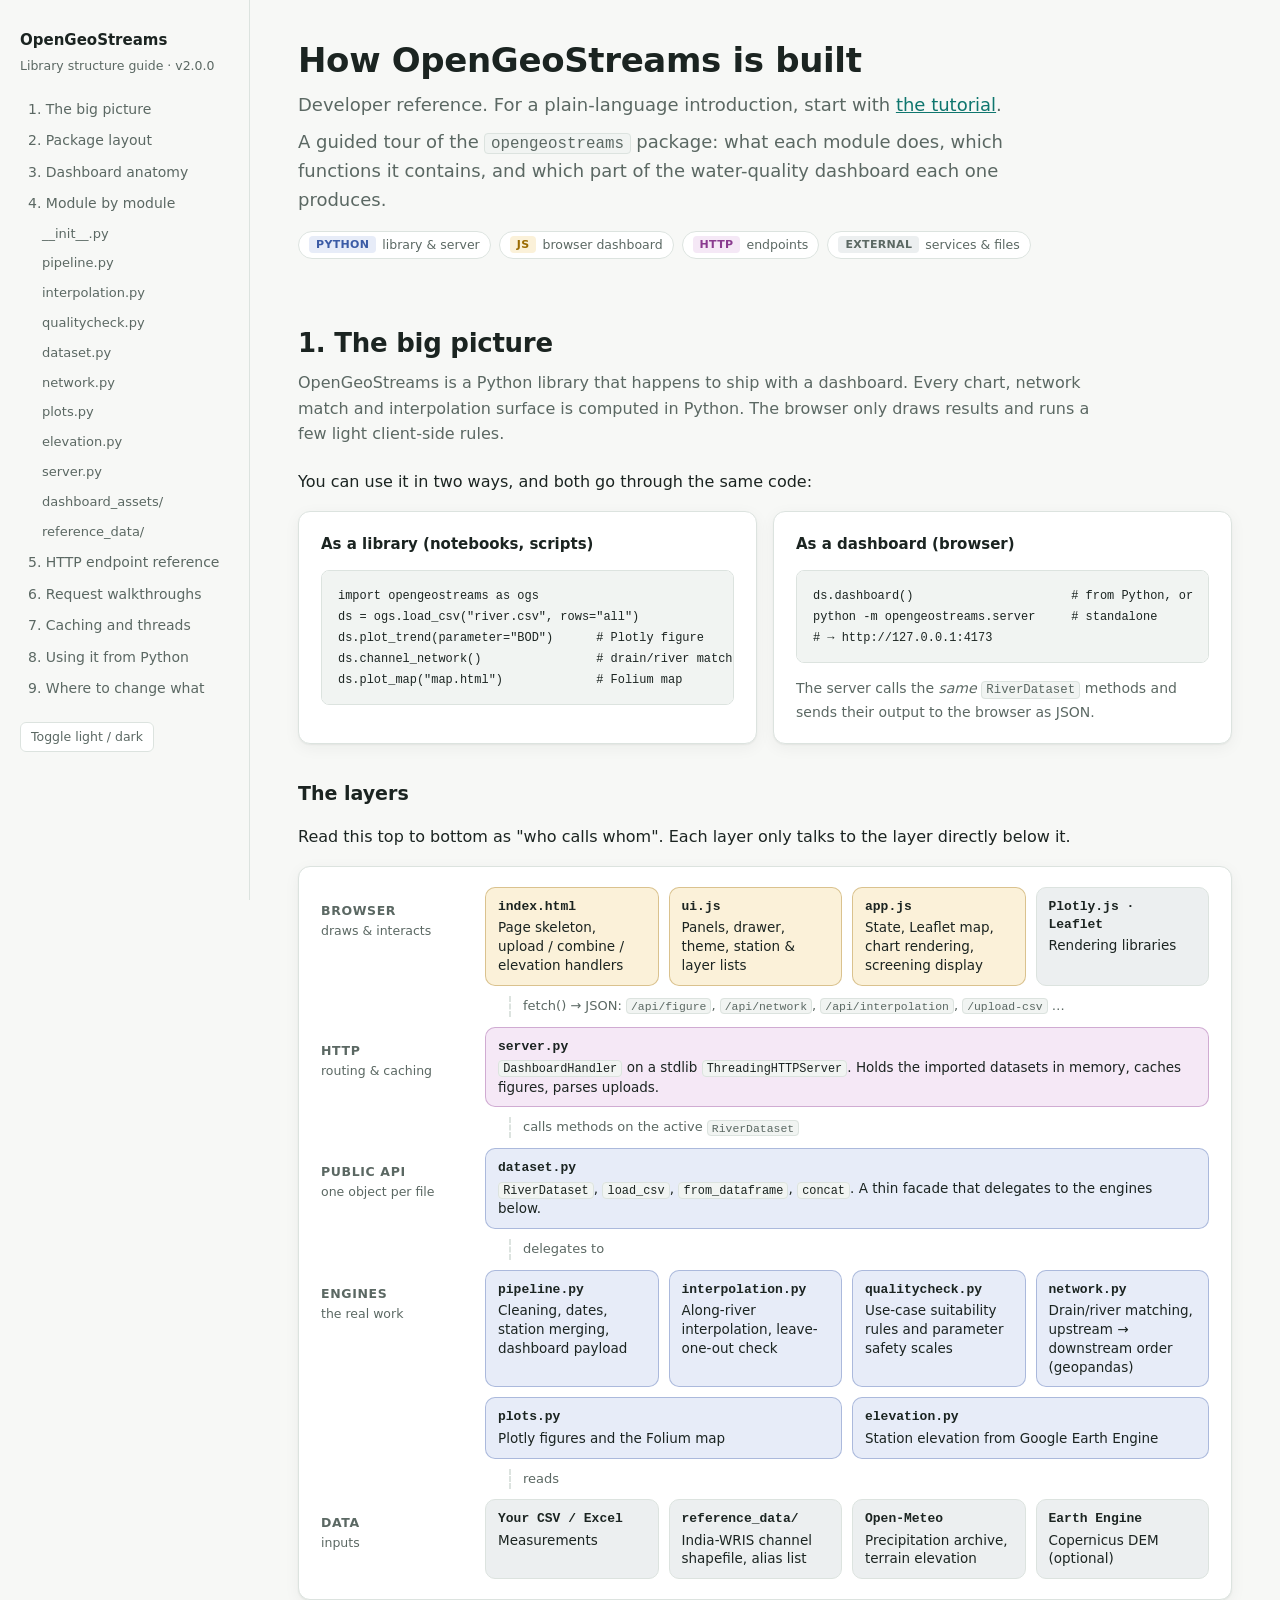
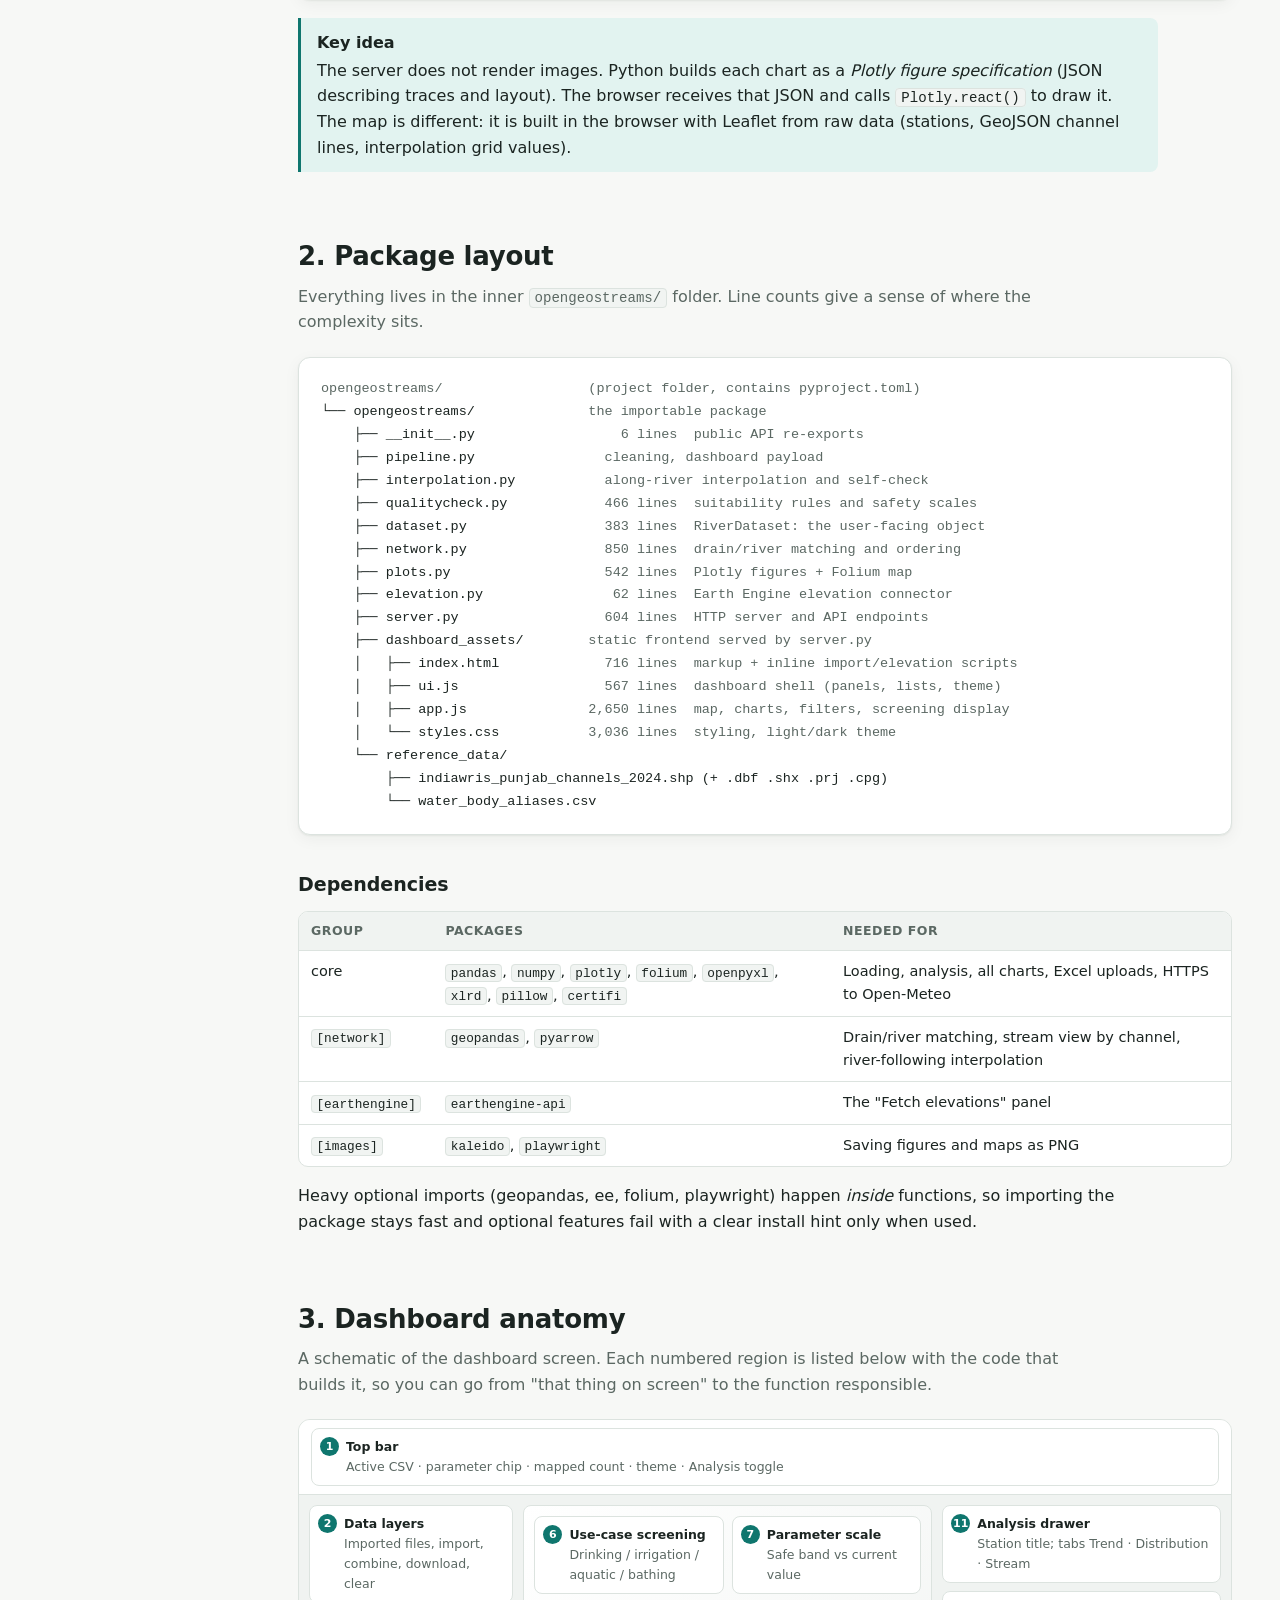
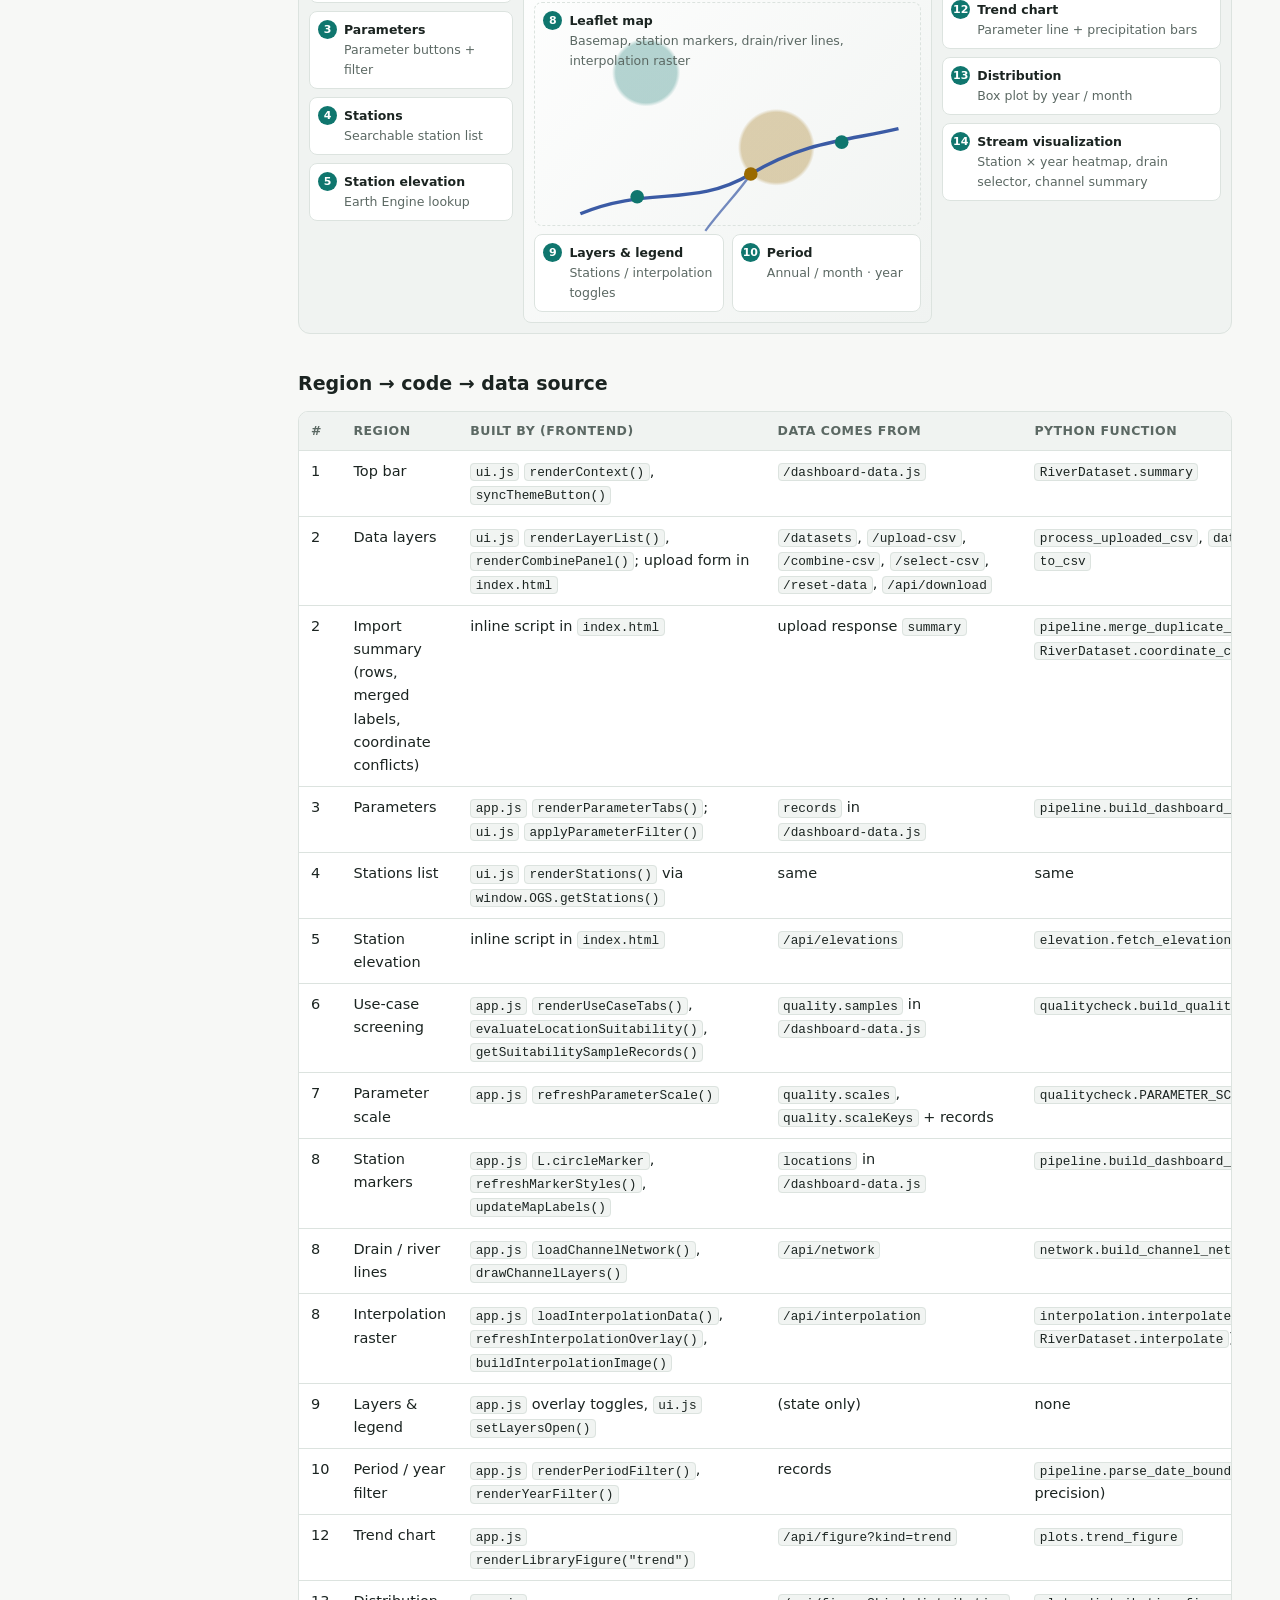
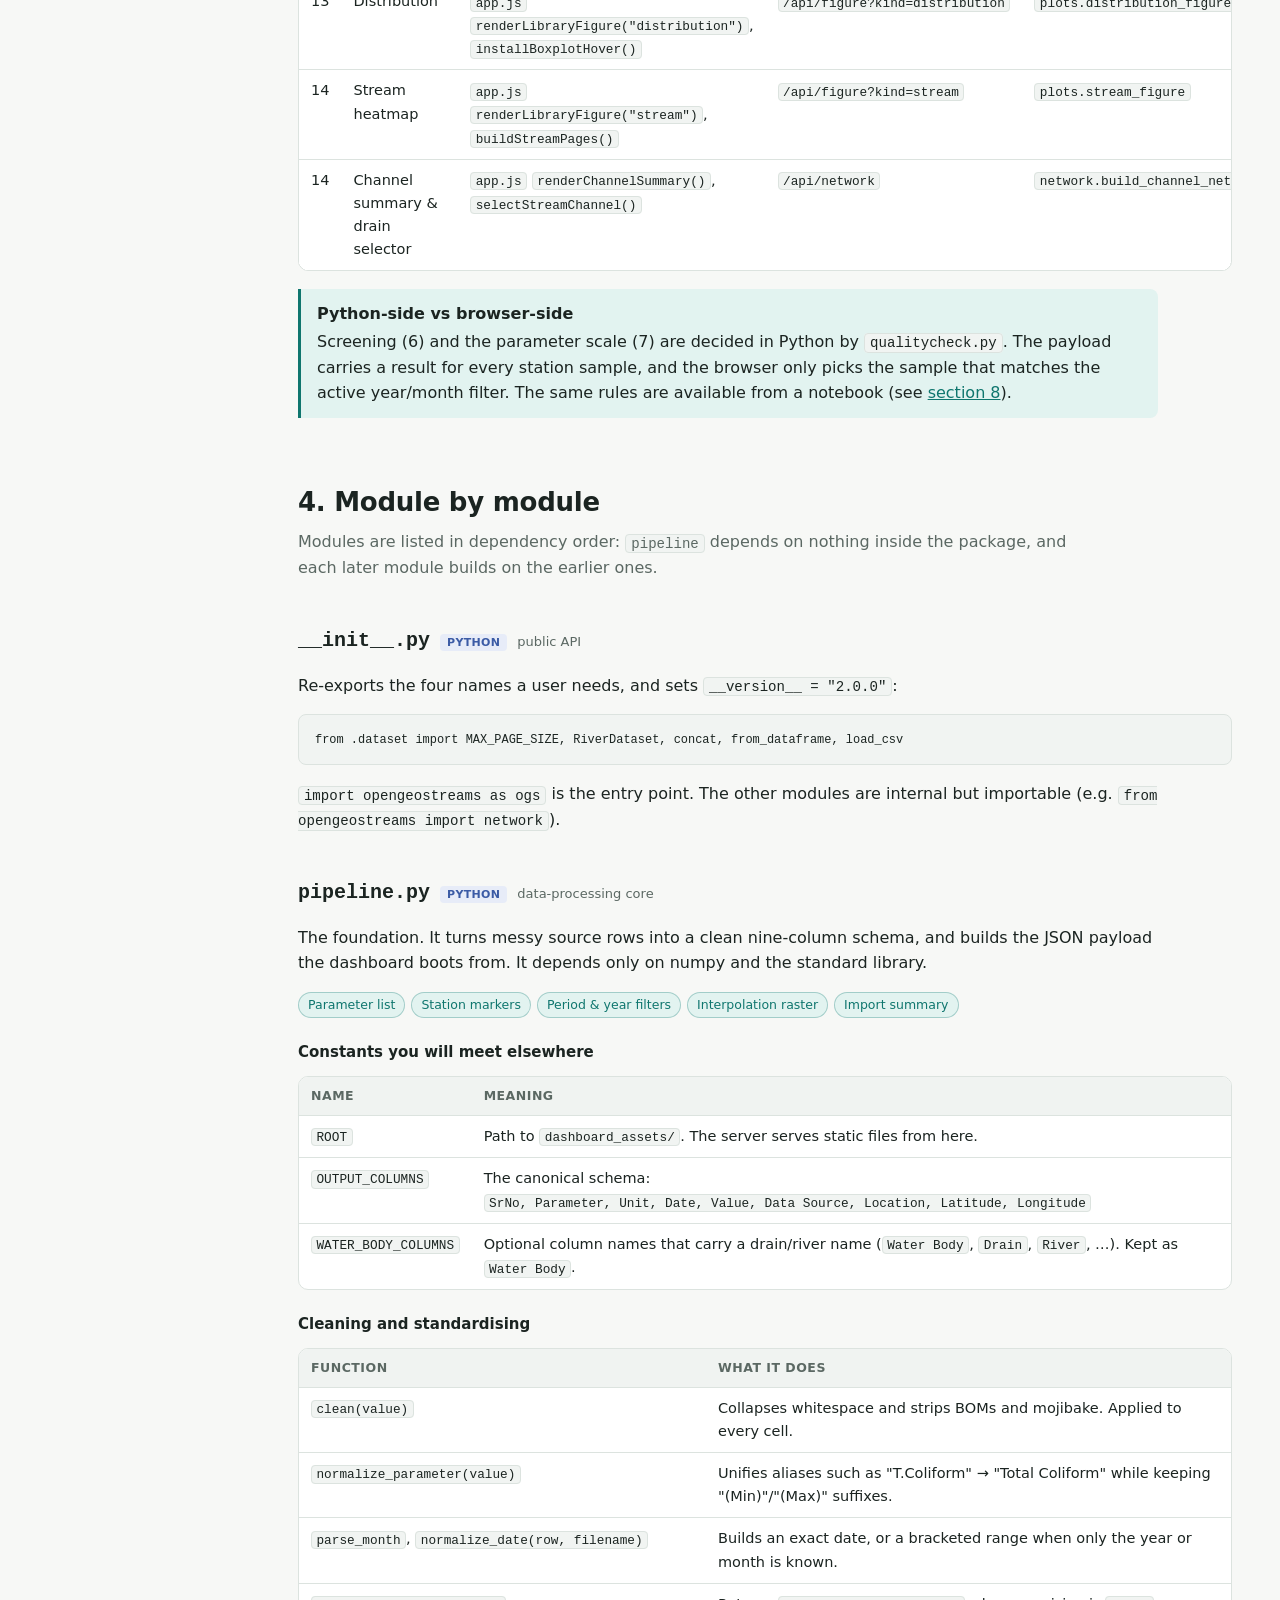
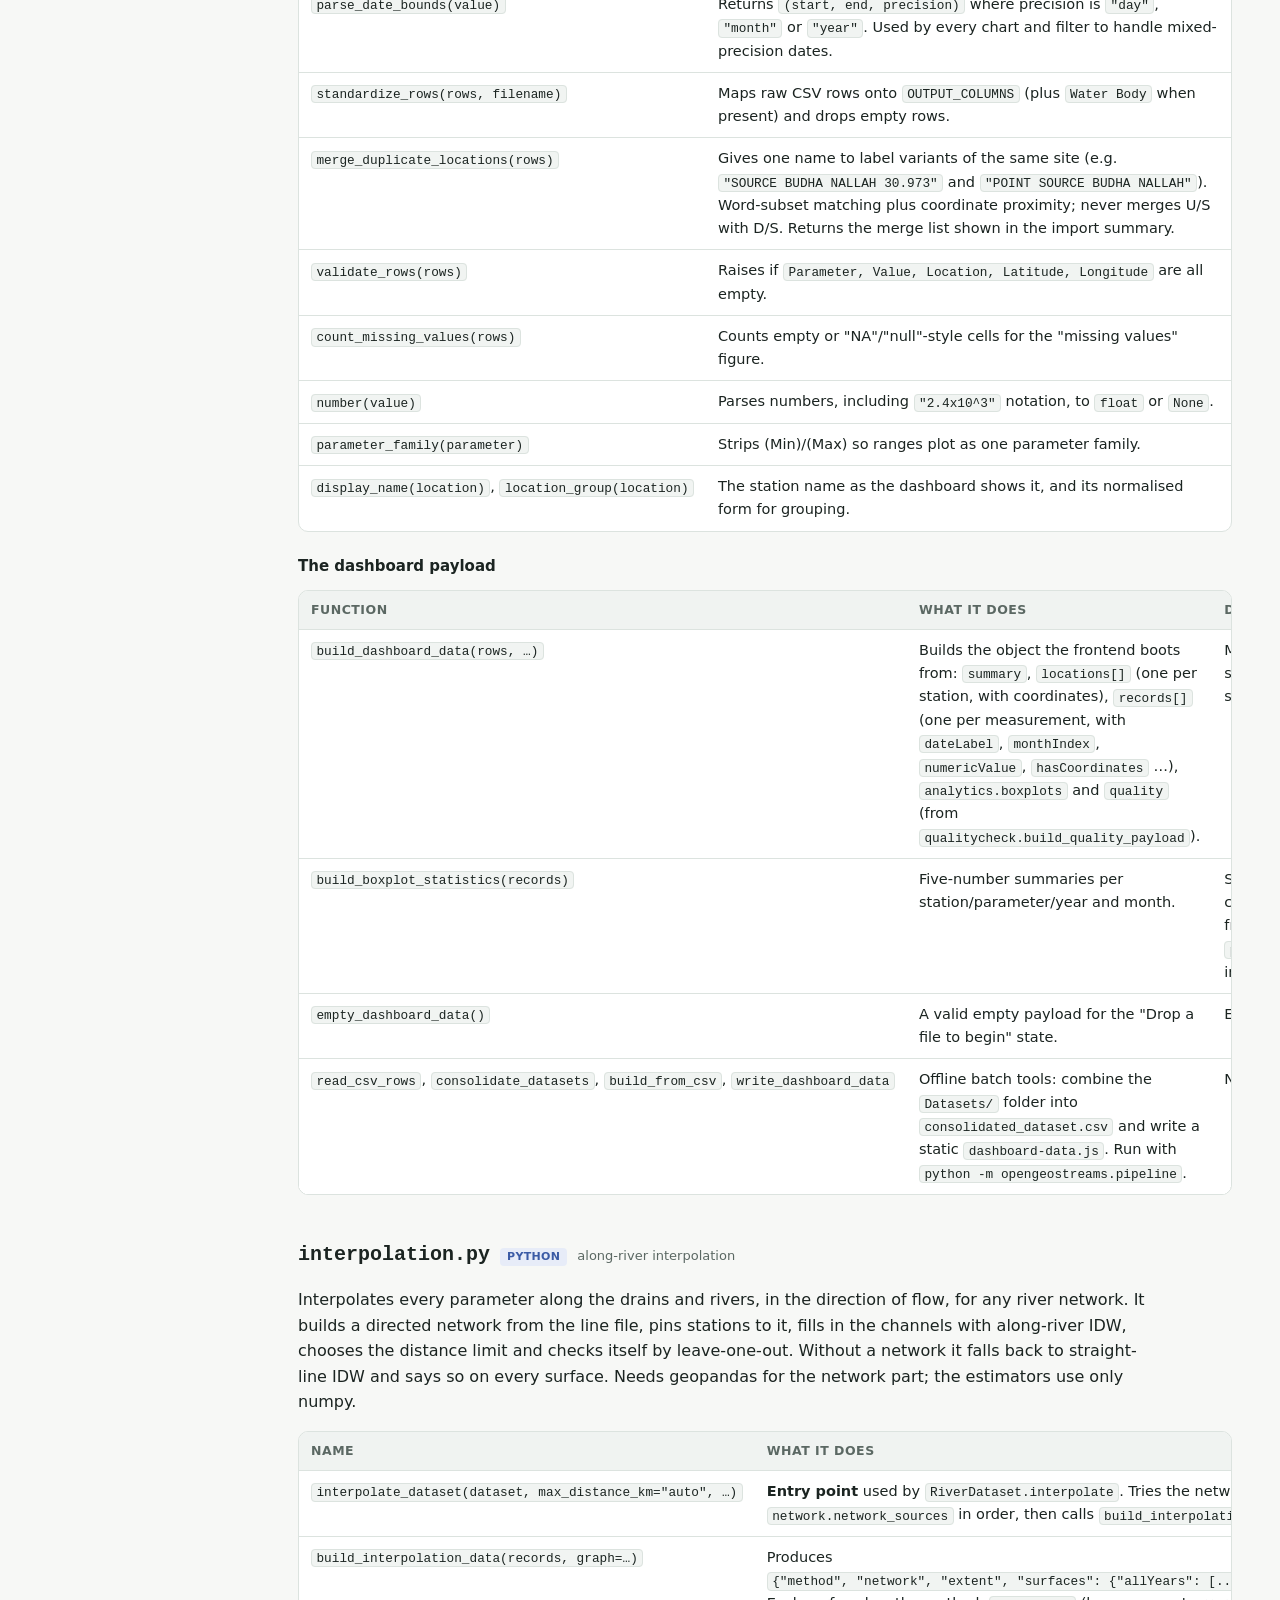
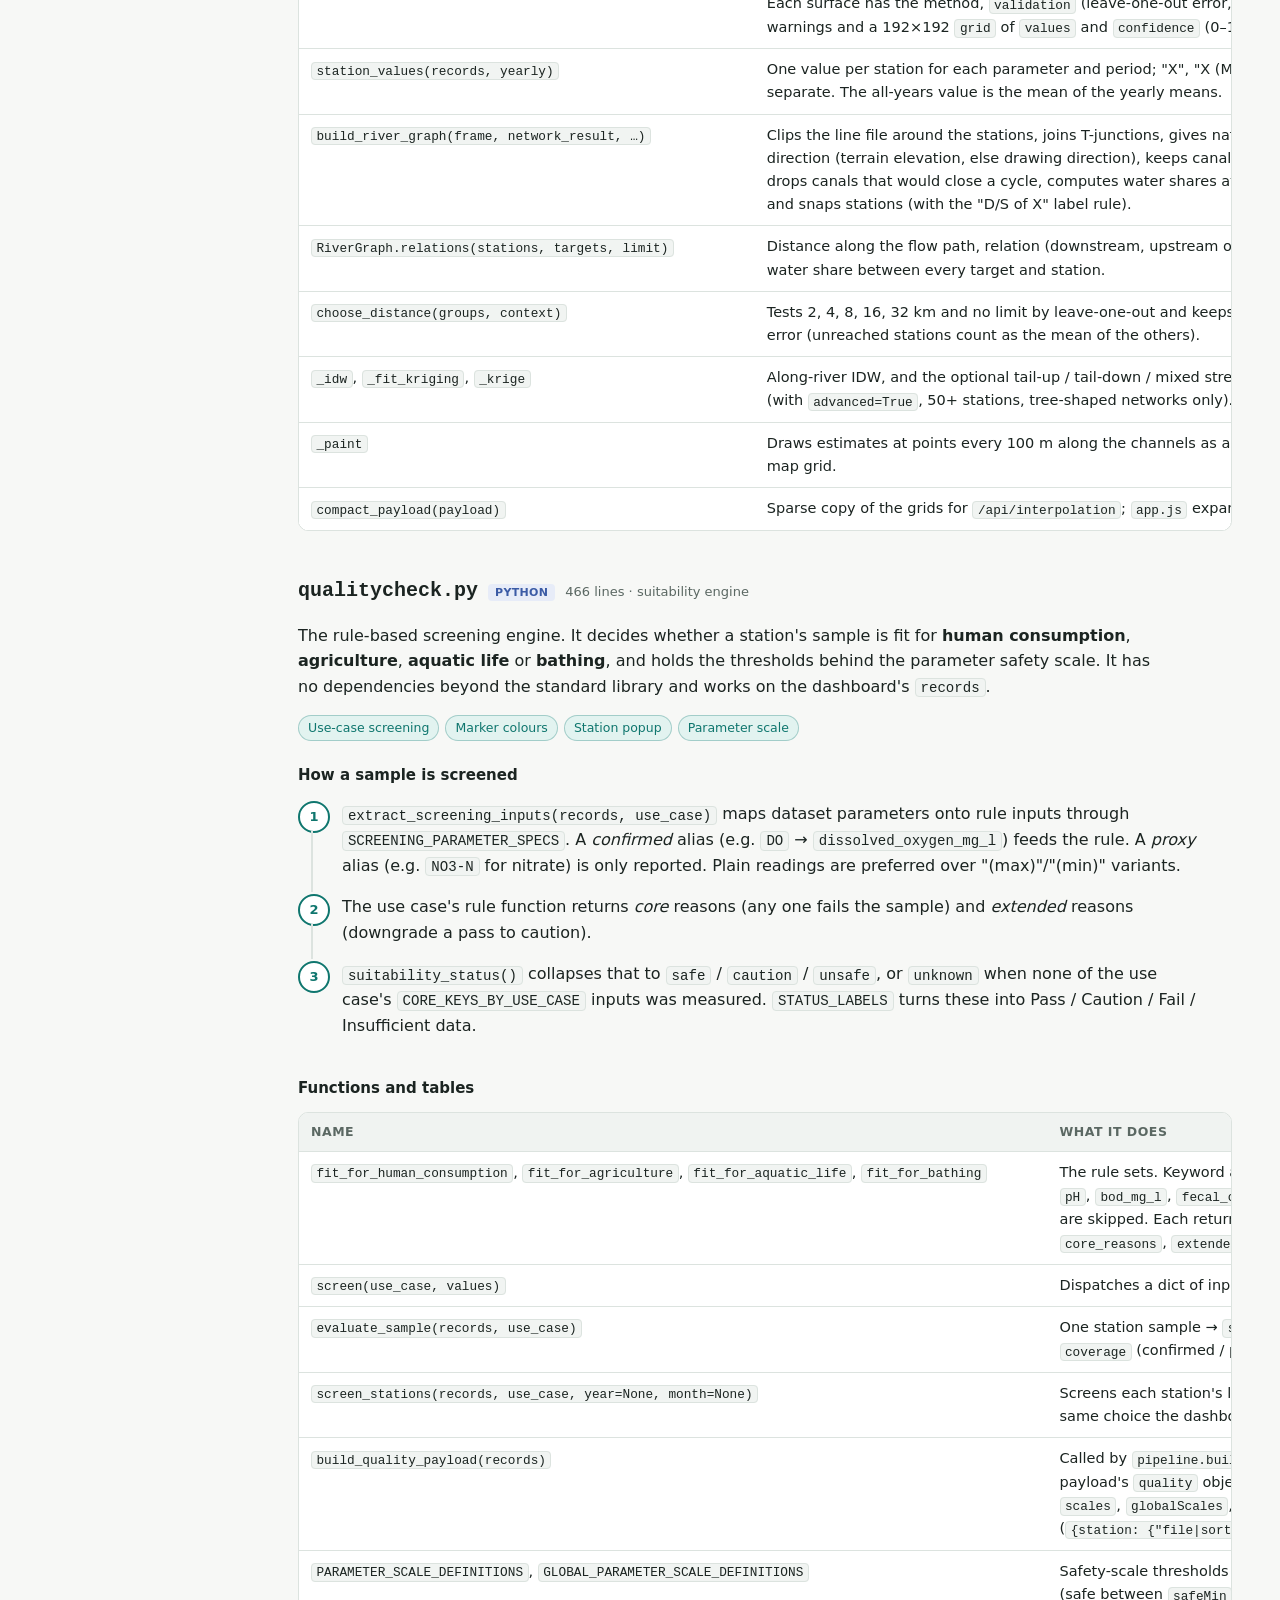
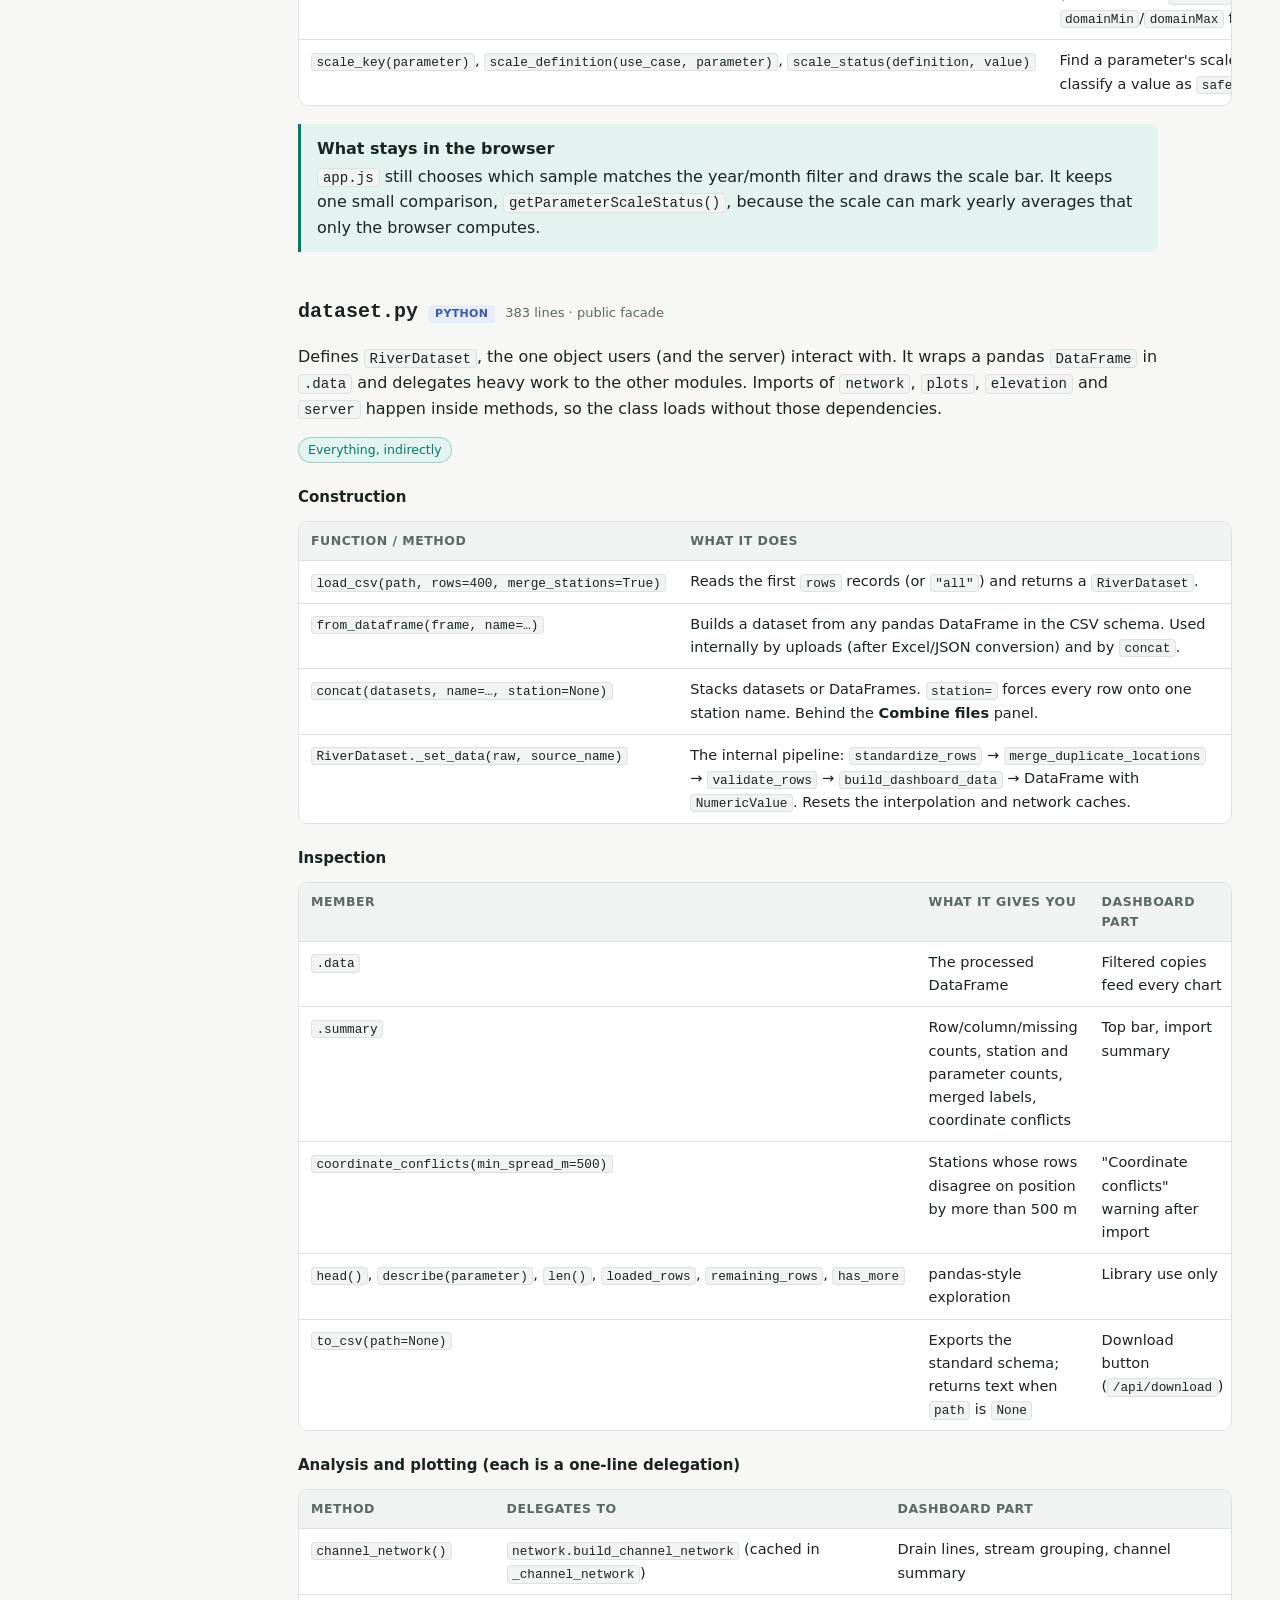
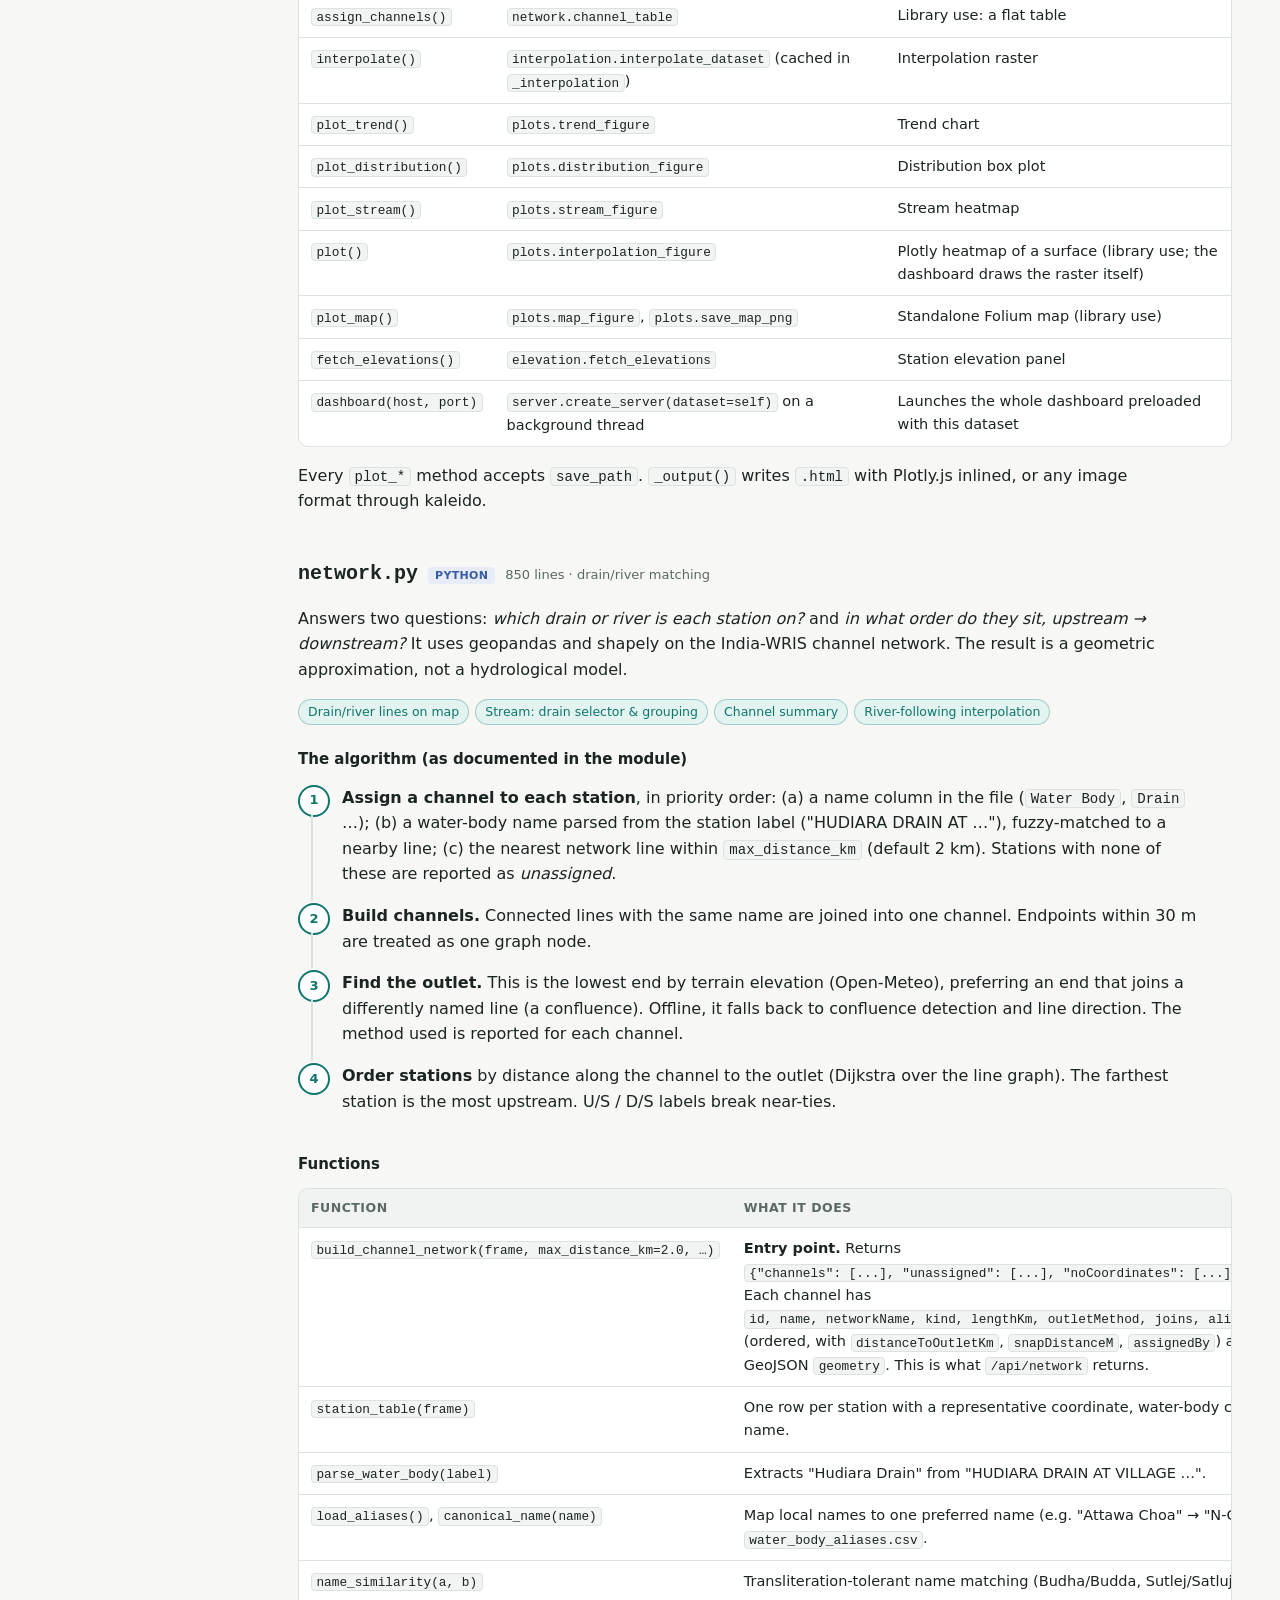
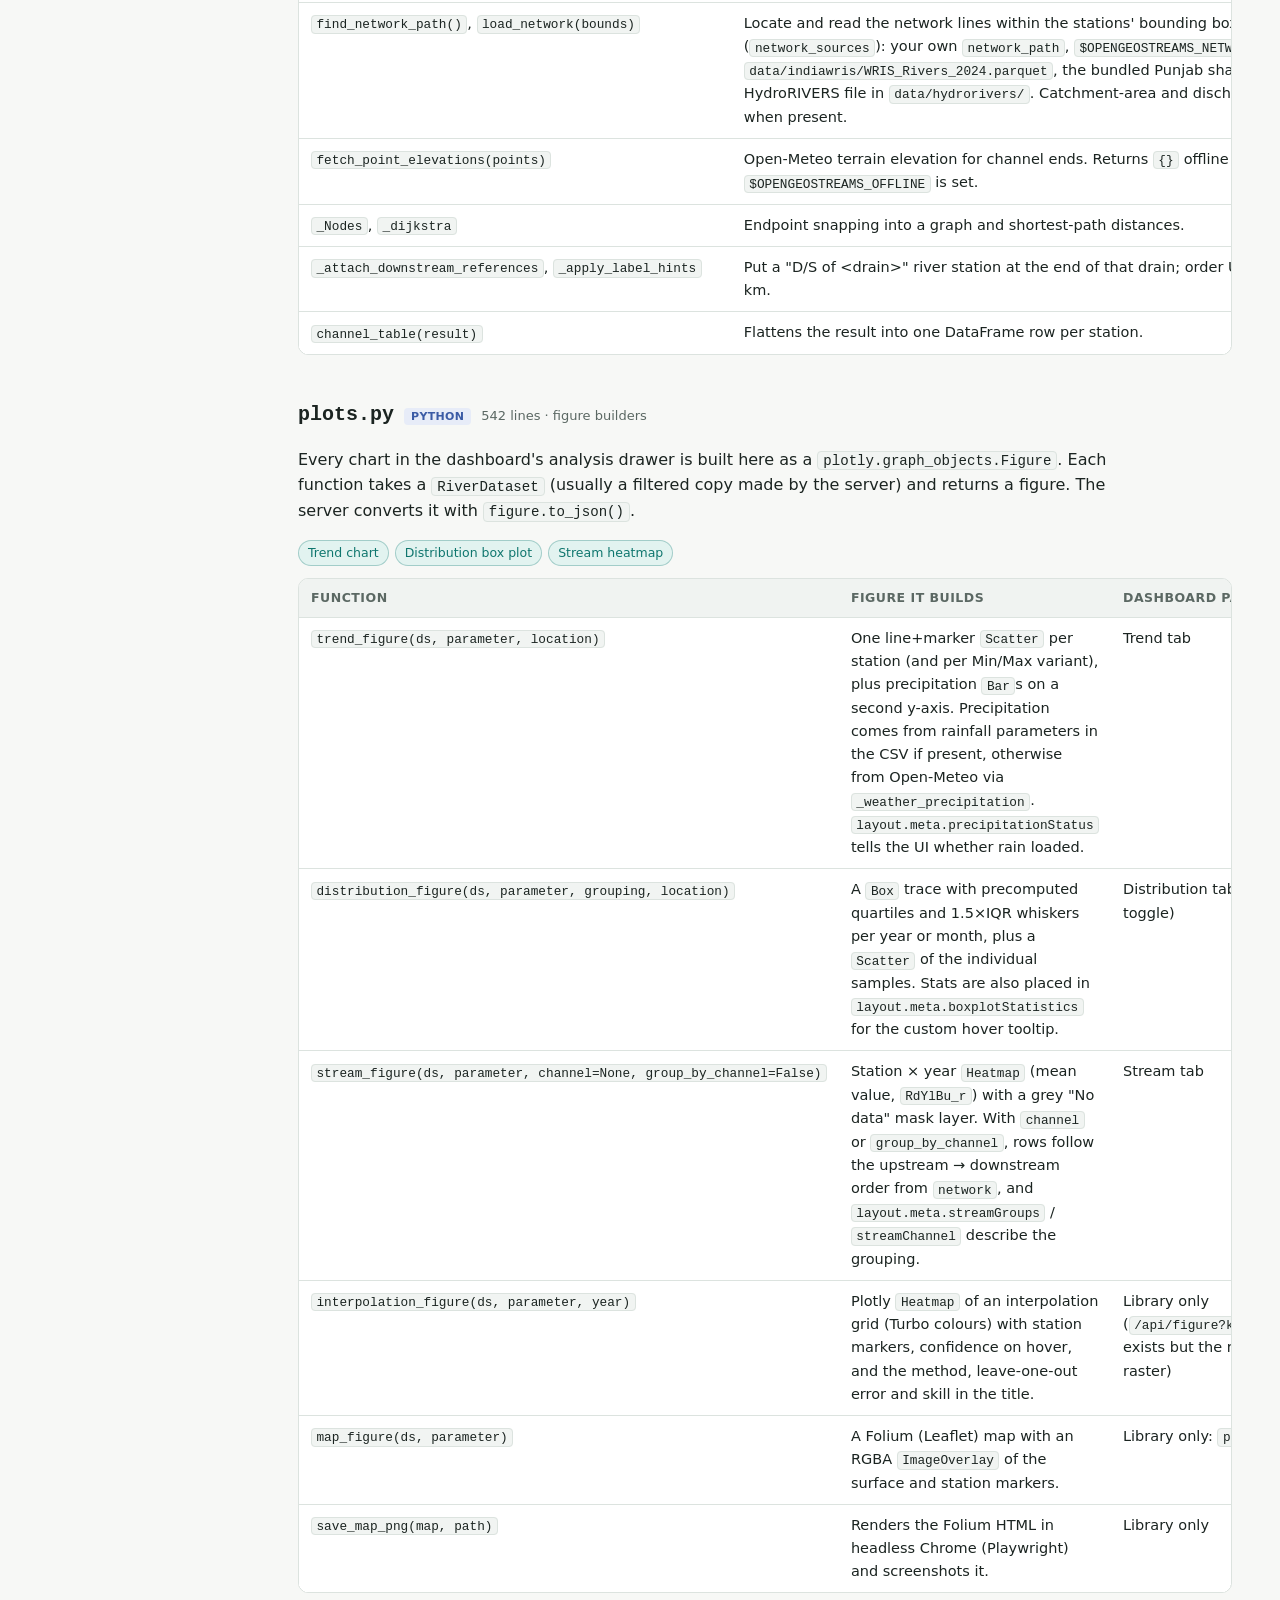
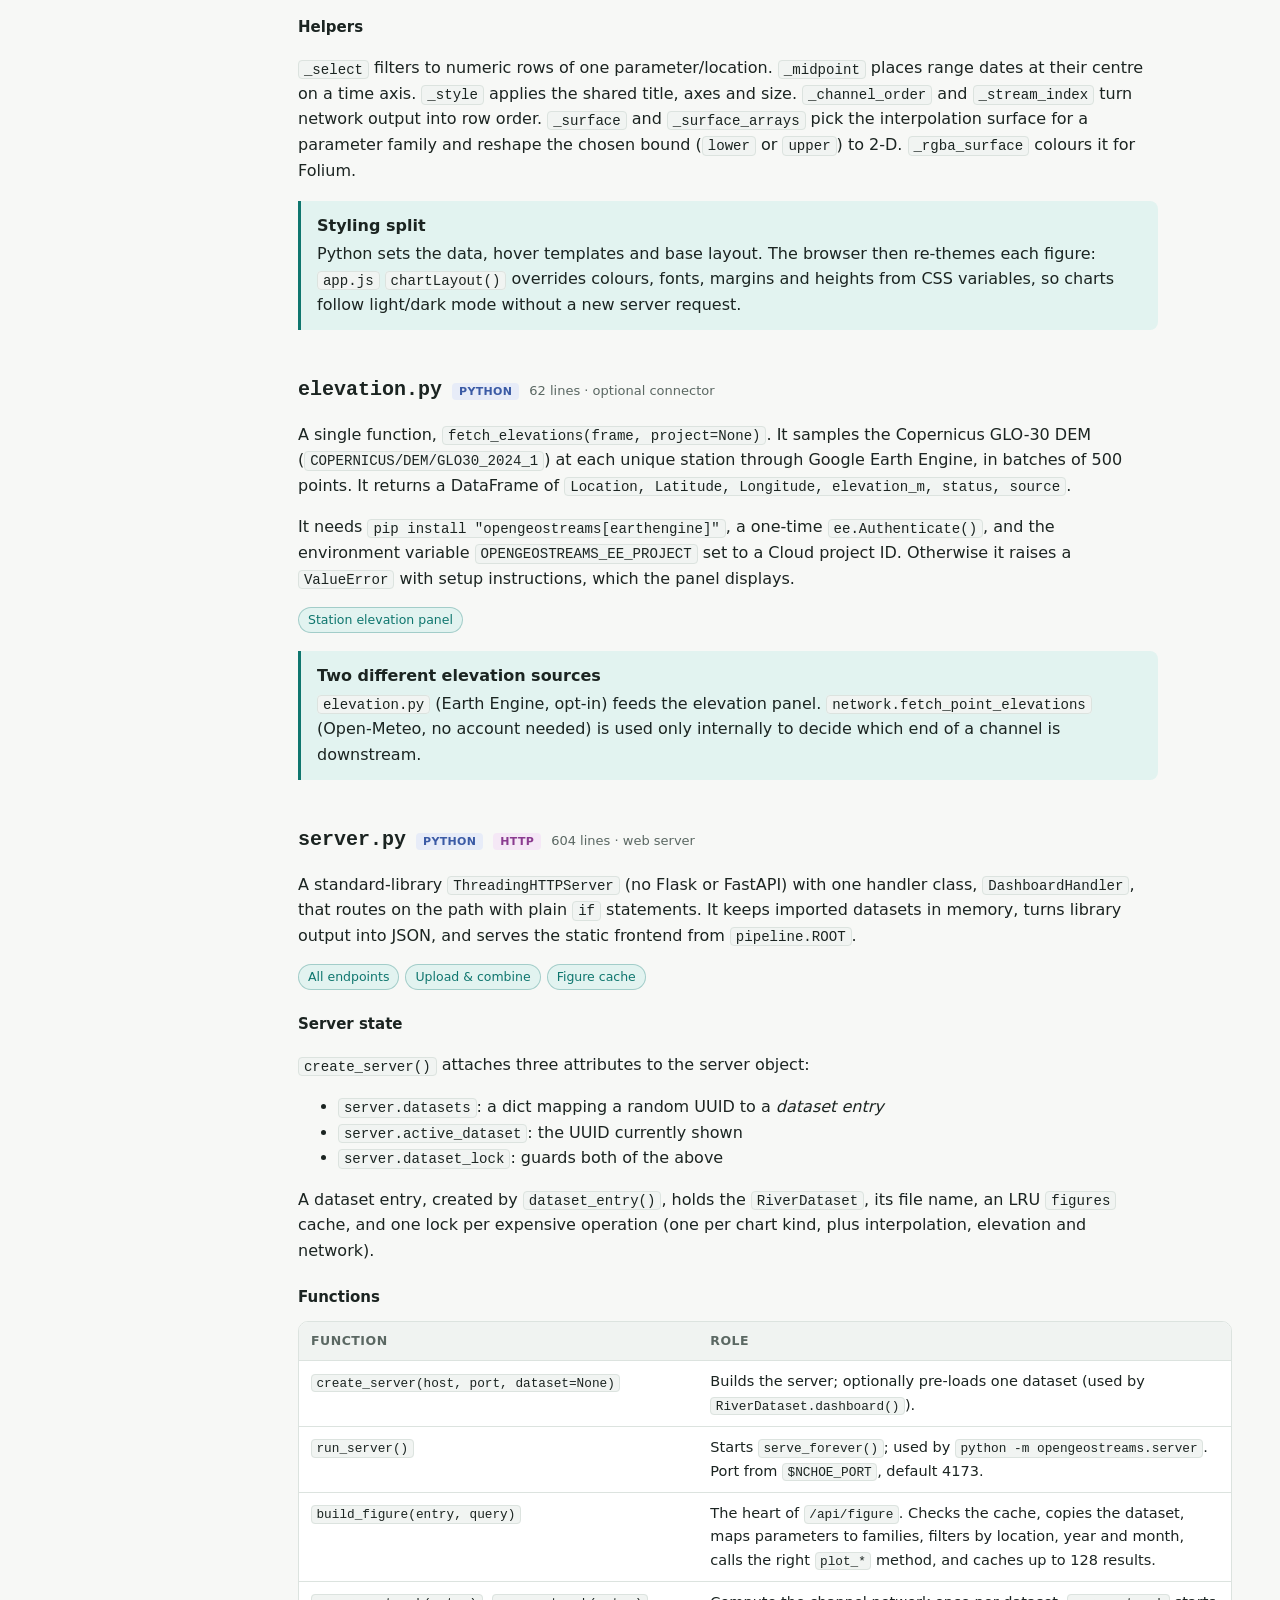
==== commit d1603a67: "Watershed analysis in the dashboard; Docker image for hosting - Watershed planner built into the das" ====
--- a/opengeostreams/developer_reference.html
+++ b/opengeostreams/developer_reference.html
@@ -440,7 +440,7 @@
     <tr><th>Name</th><th>What it does</th></tr>
     <tr><td><code>interpolate_dataset(dataset, max_distance_km="auto", …)</code></td><td><strong>Entry point</strong> used by <code>RiverDataset.interpolate</code>. Tries the network files from <code>network.network_sources</code> in order, then calls <code>build_interpolation_data</code>.</td></tr>
     <tr><td><code>build_interpolation_data(records, graph=…)</code></td><td>Produces <code>{"method", "network", "extent", "surfaces": {"allYears": [...], "yearly": [...]}}</code>. Each surface has the method, <code>validation</code> (leave-one-out error, baseline, skill), warnings and a 192×192 <code>grid</code> of <code>values</code> and <code>confidence</code> (0–100).</td></tr>
-    <tr><td><code>station_values(records, yearly)</code></td><td>One interval per station for each parameter family and period: ordinary readings give lower = upper; Min/Max reports give a range, decided year by year. All-years bounds are the means of yearly bounds.</td></tr>
+    <tr><td><code>station_values(records, yearly)</code></td><td>One value per station for each parameter and period; "X", "X (Min)" and "X (Max)" stay separate. The all-years value is the mean of the yearly means.</td></tr>
     <tr><td><code>build_river_graph(frame, network_result, …)</code></td><td>Clips the line file around the stations, joins T-junctions, gives natural channels a flow direction (terrain elevation, else drawing direction), keeps canals' drawn direction, drops canals that would close a cycle, computes water shares at junctions and splits, and snaps stations (with the "D/S of X" label rule).</td></tr>
     <tr><td><code>RiverGraph.relations(stations, targets, limit)</code></td><td>Distance along the flow path, relation (downstream, upstream or unconnected) and water share between every target and station.</td></tr>
     <tr><td><code>choose_distance(groups, context)</code></td><td>Tests 2, 4, 8, 16, 32 km and no limit by leave-one-out and keeps the smallest relative error (unreached stations count as the mean of the others).</td></tr>
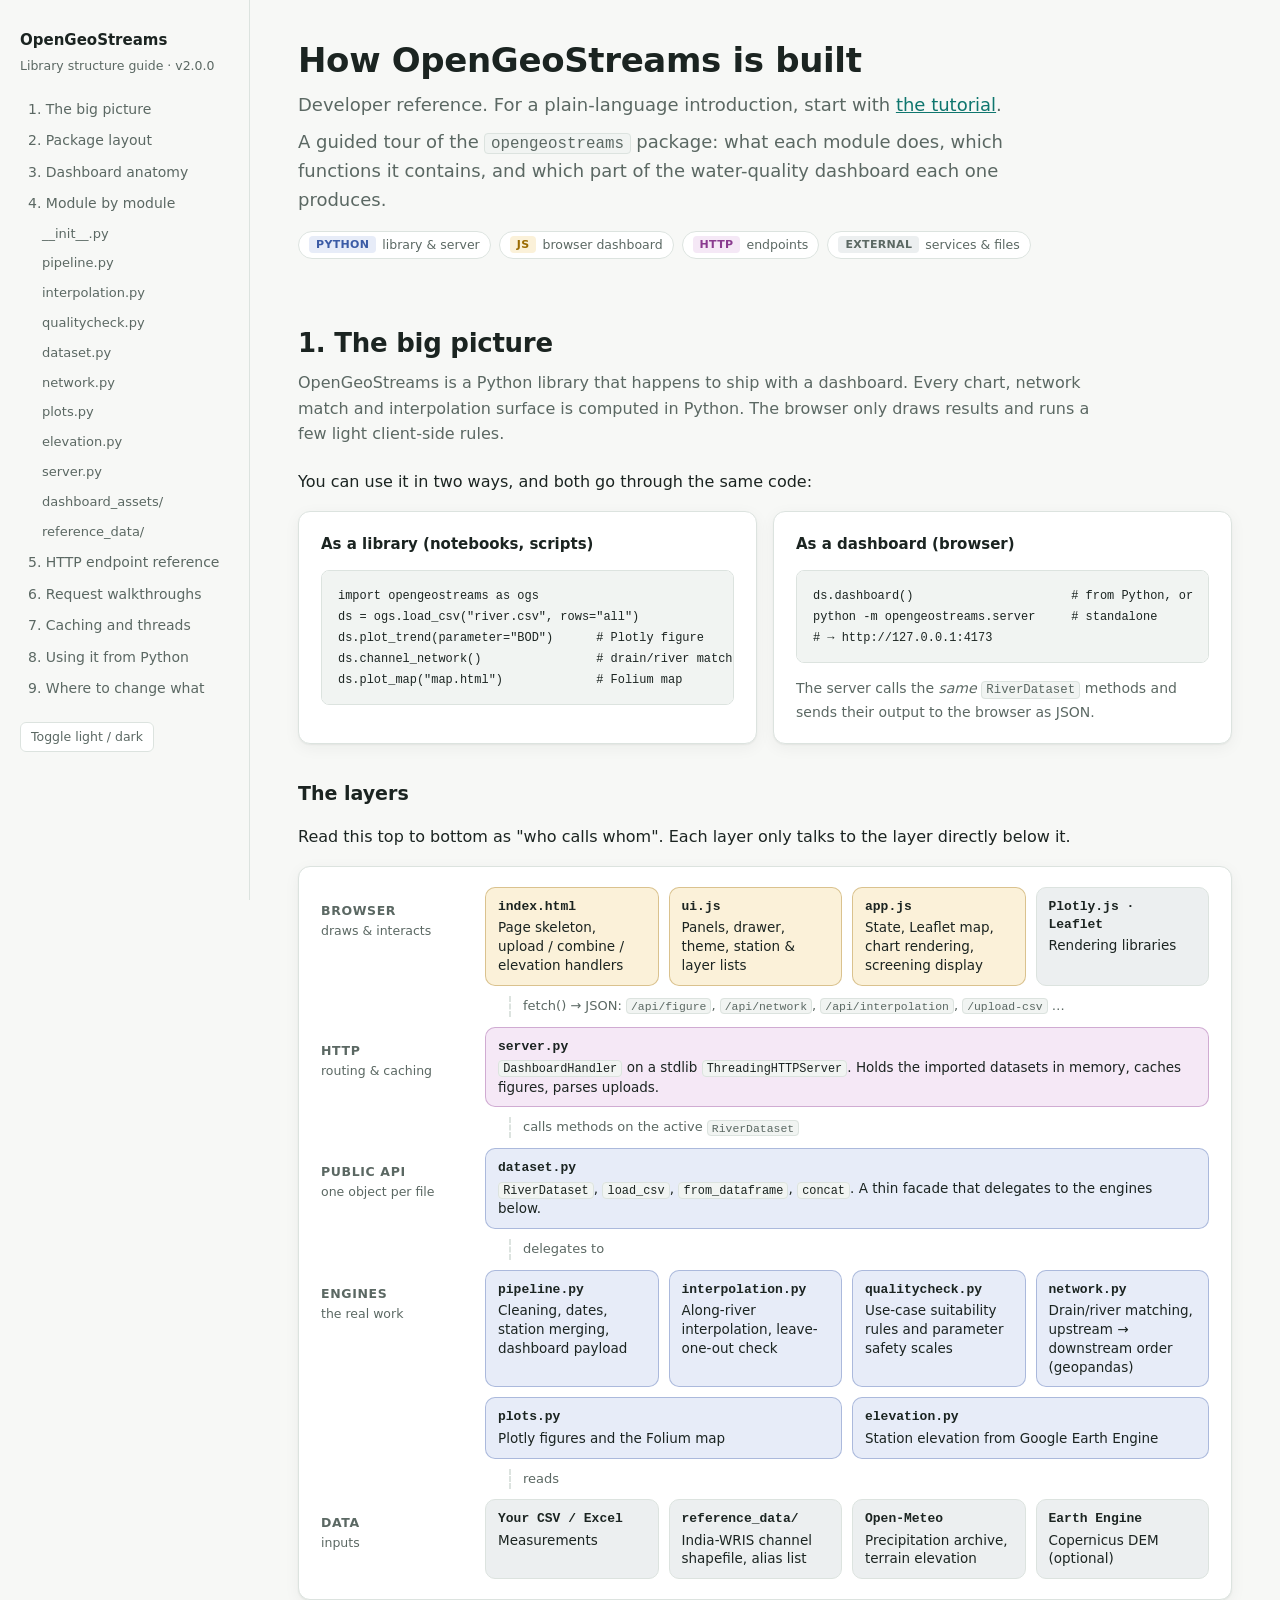
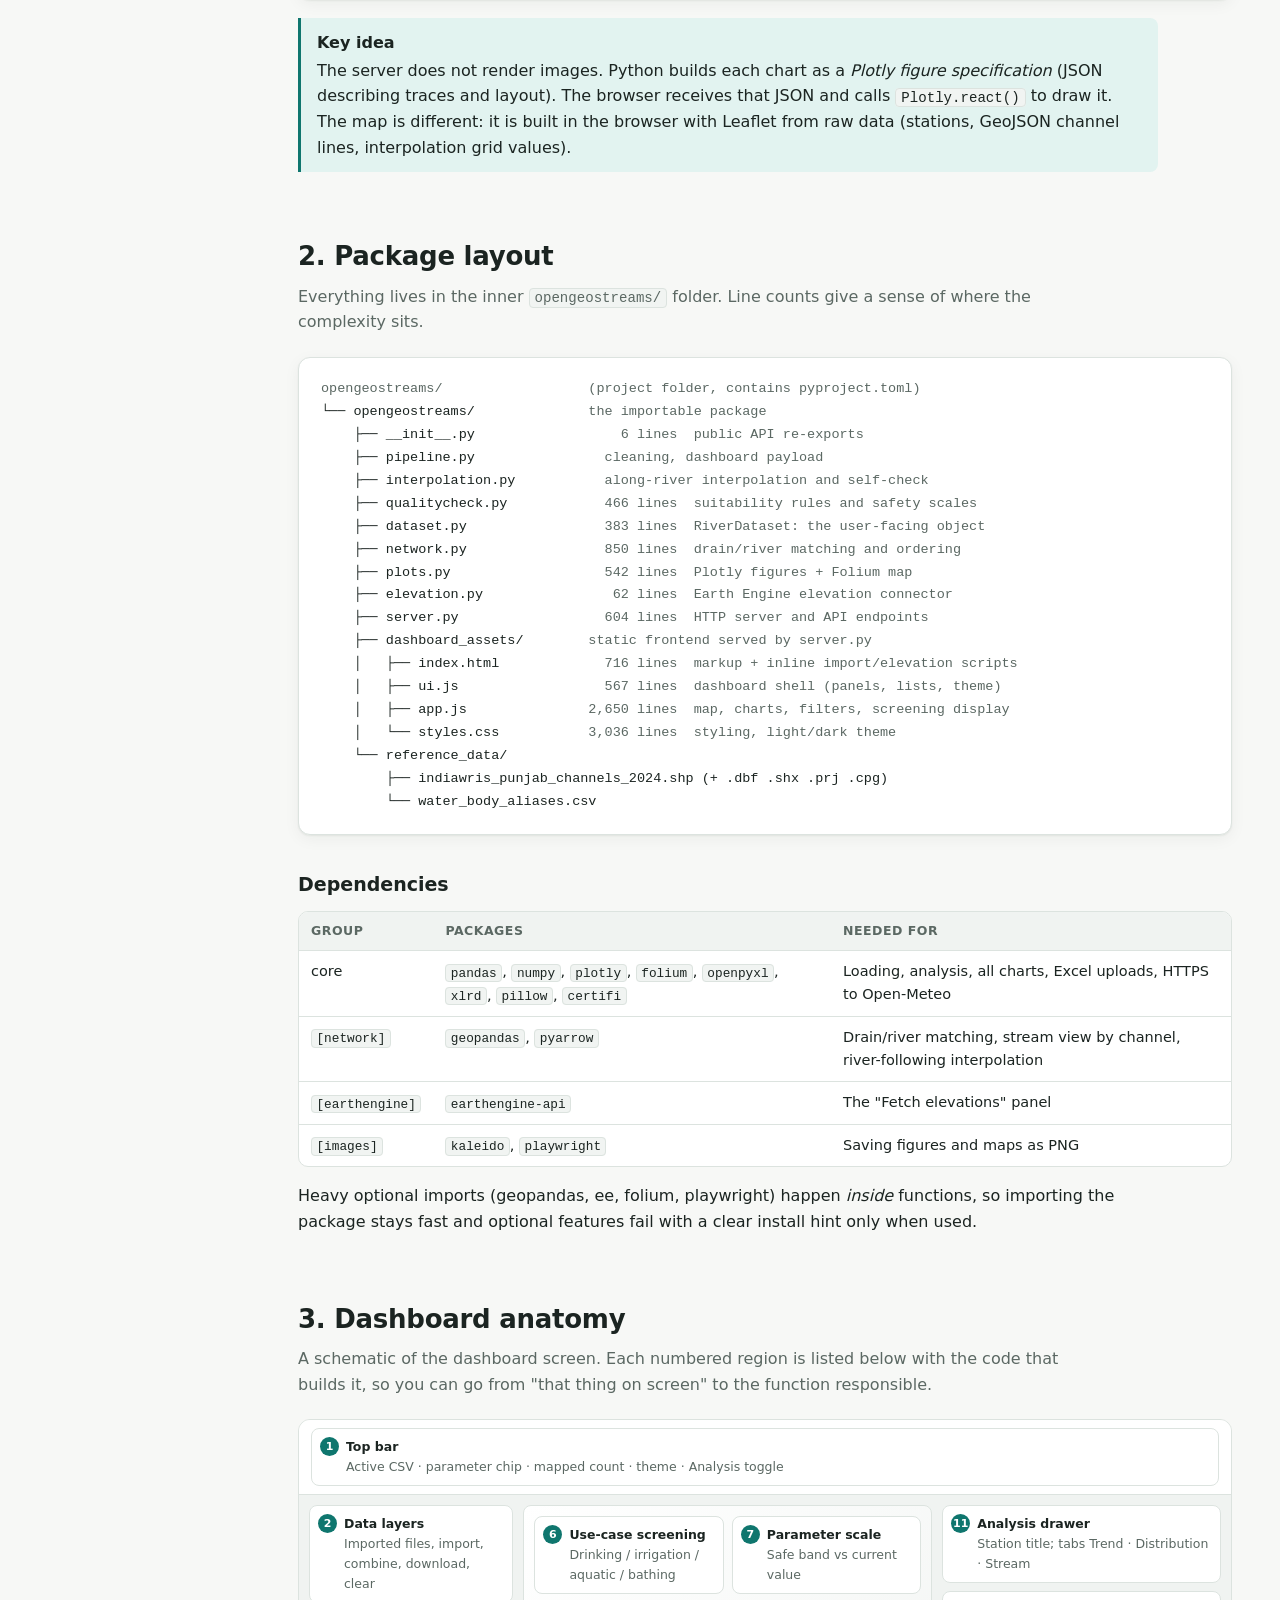
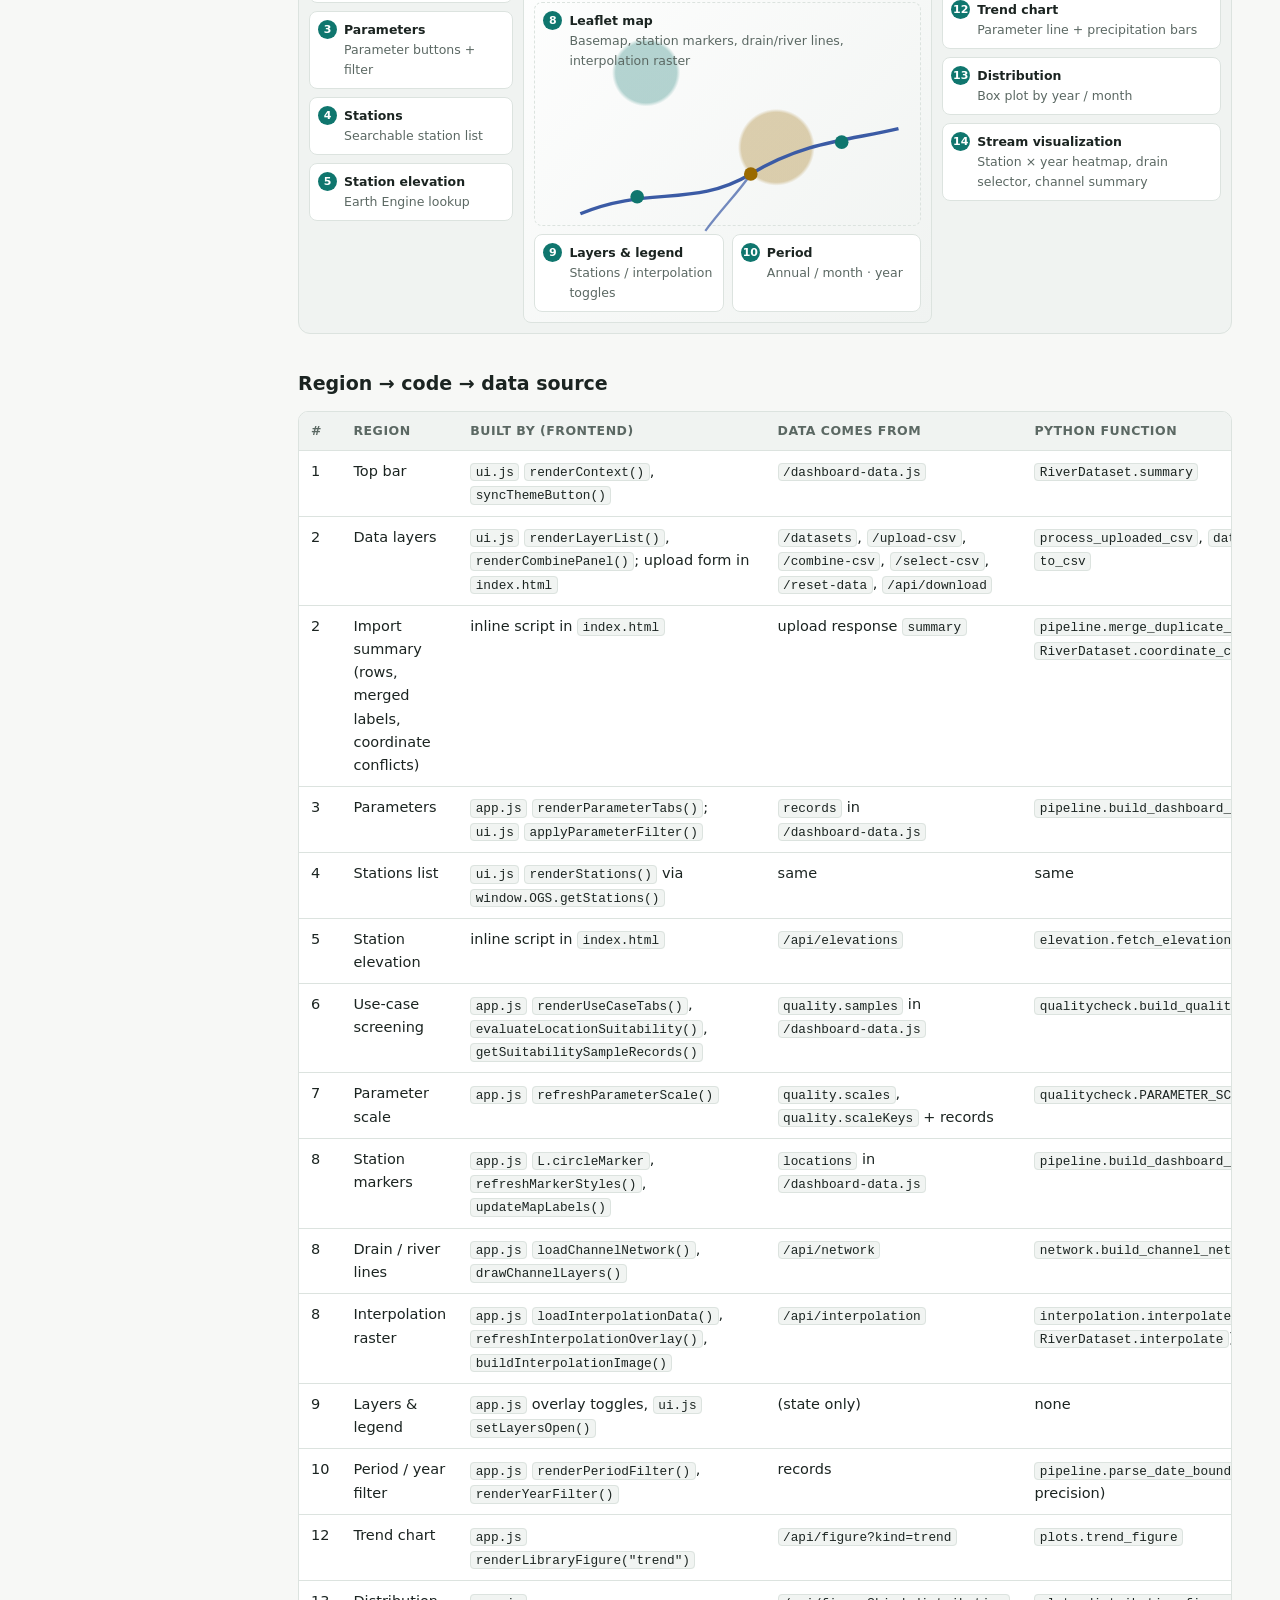
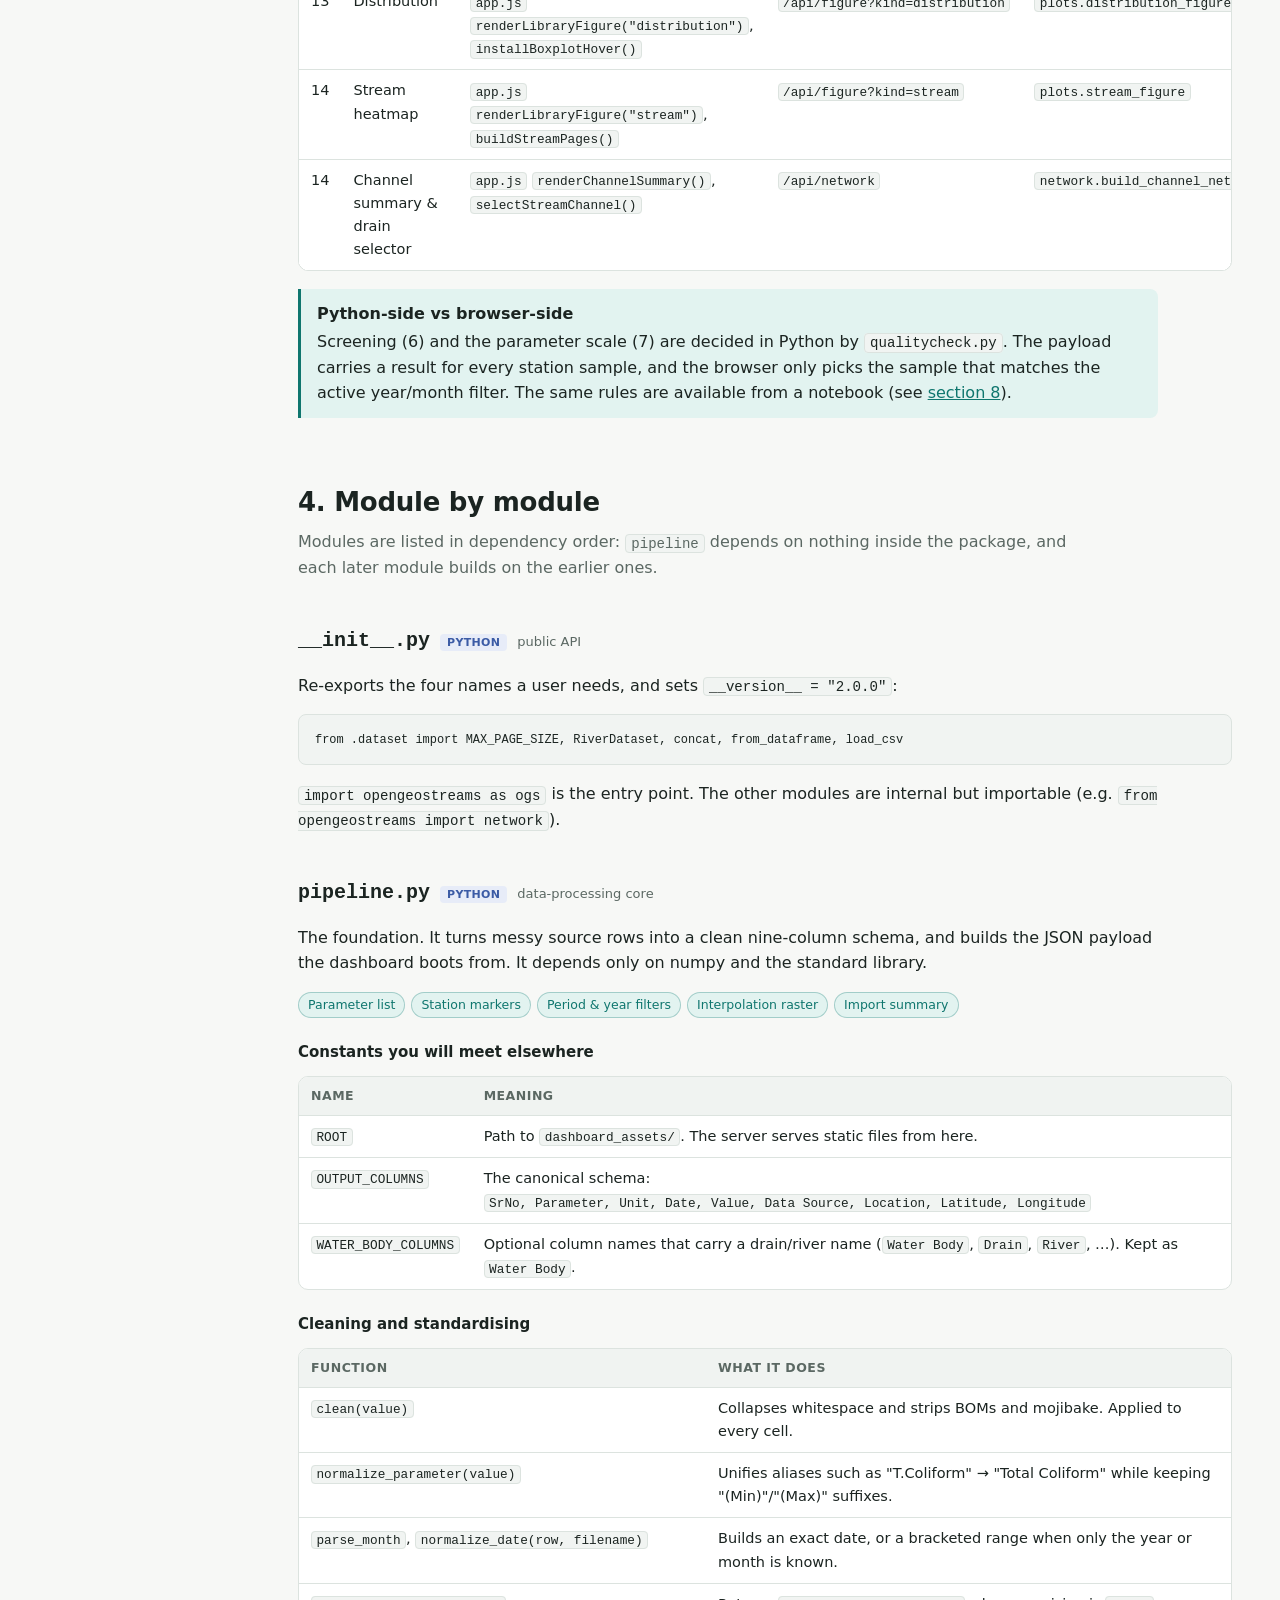
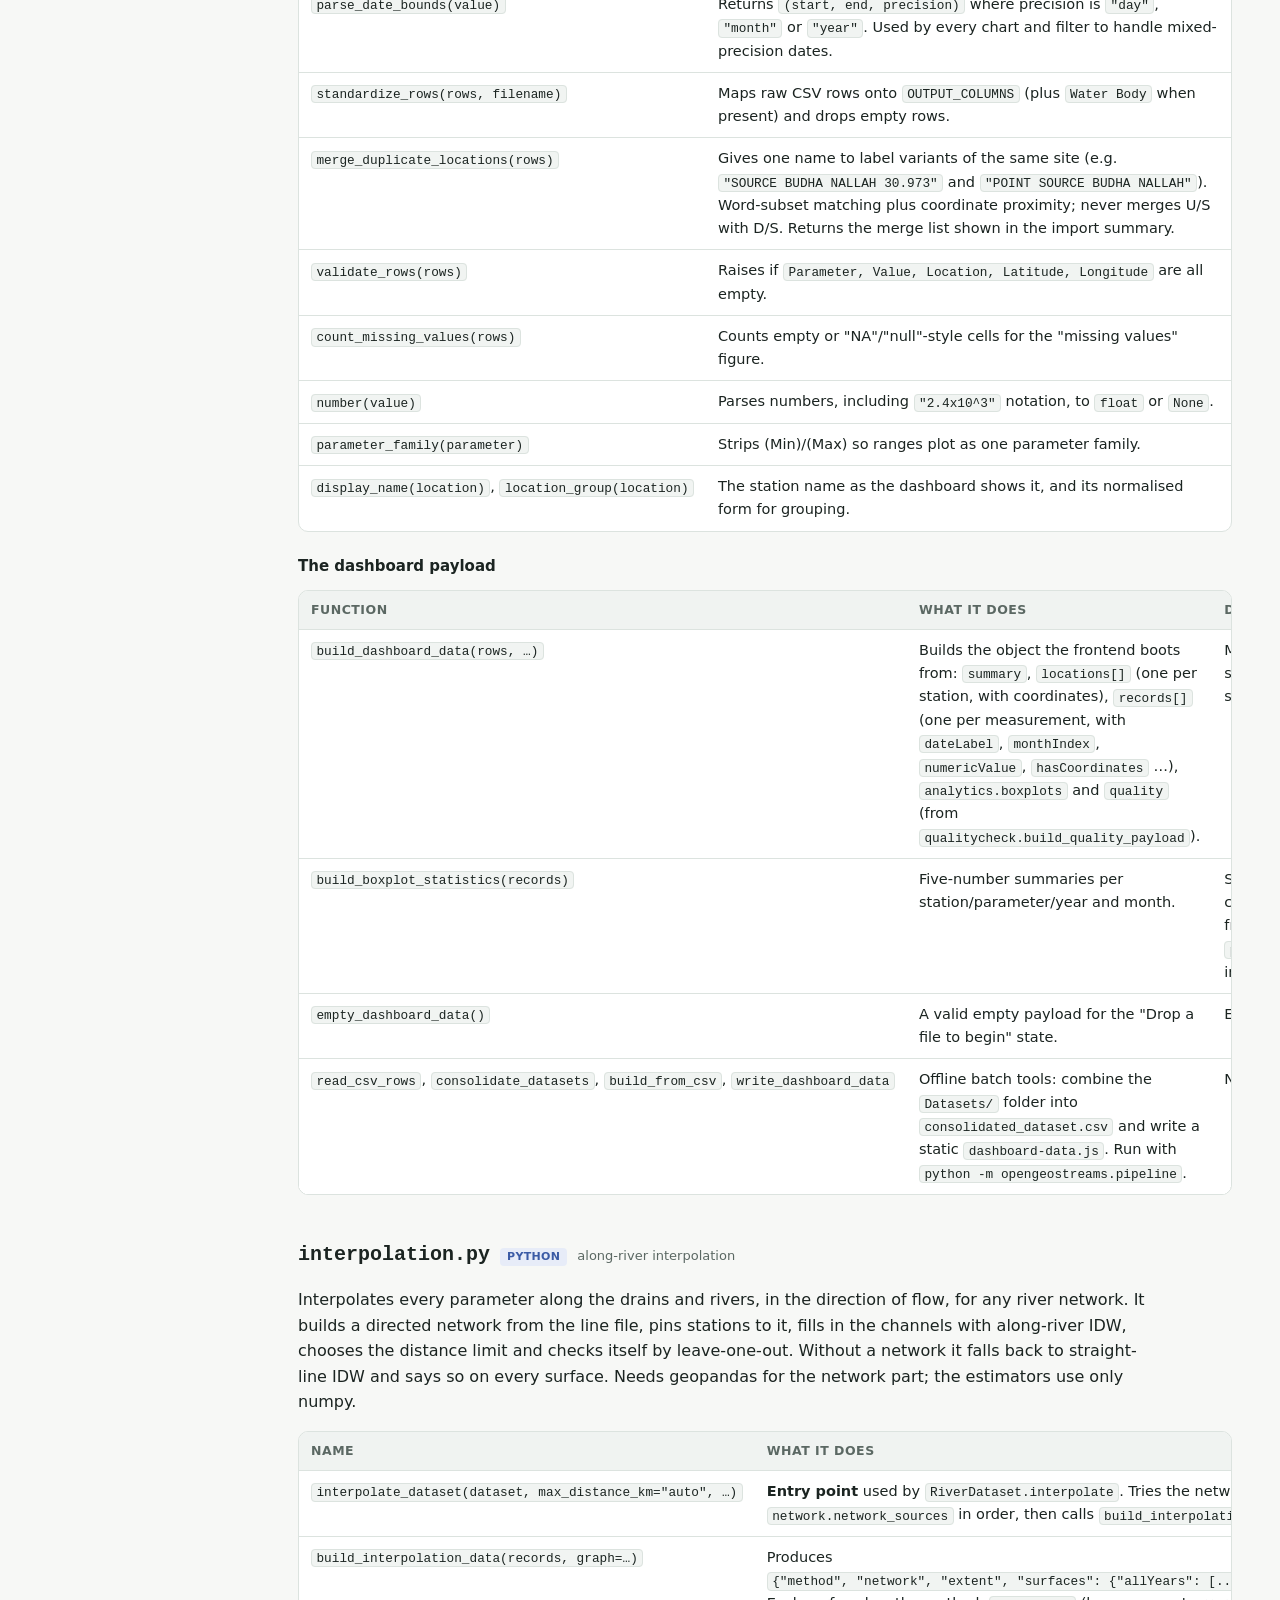
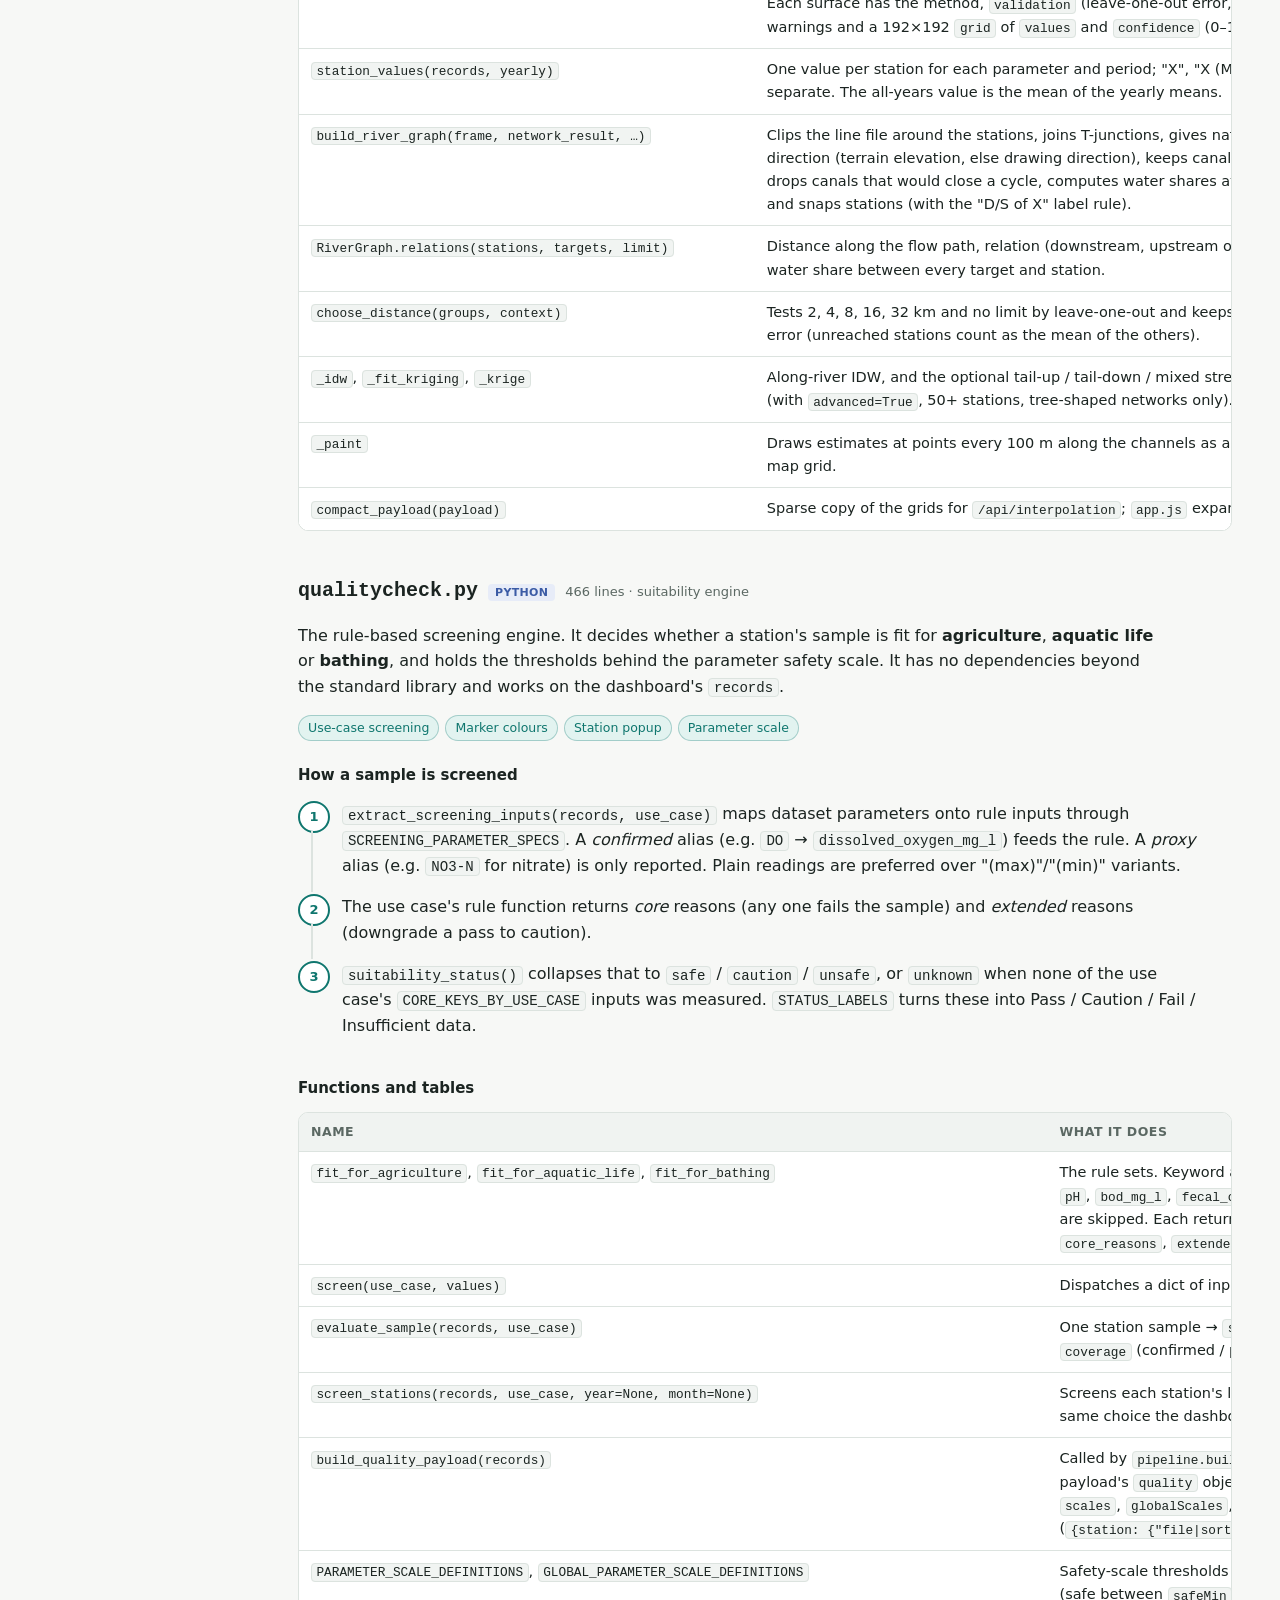
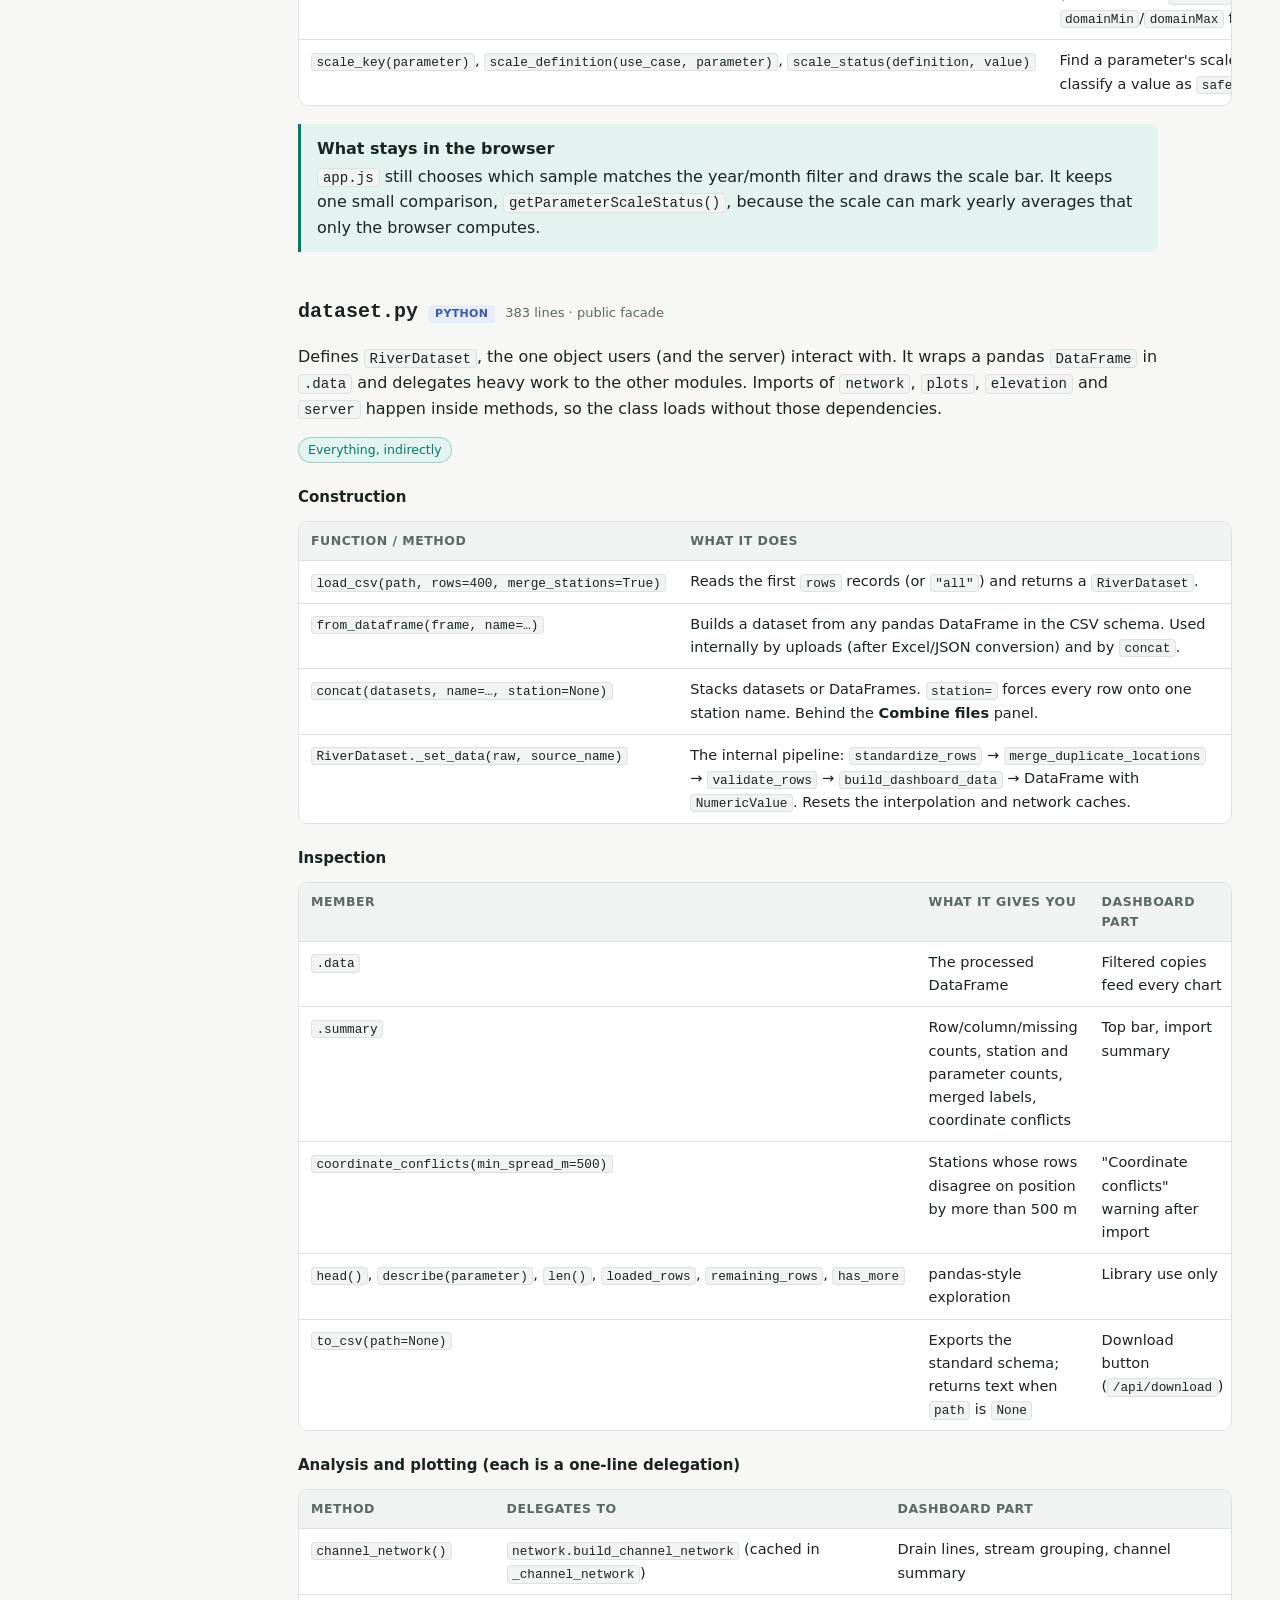
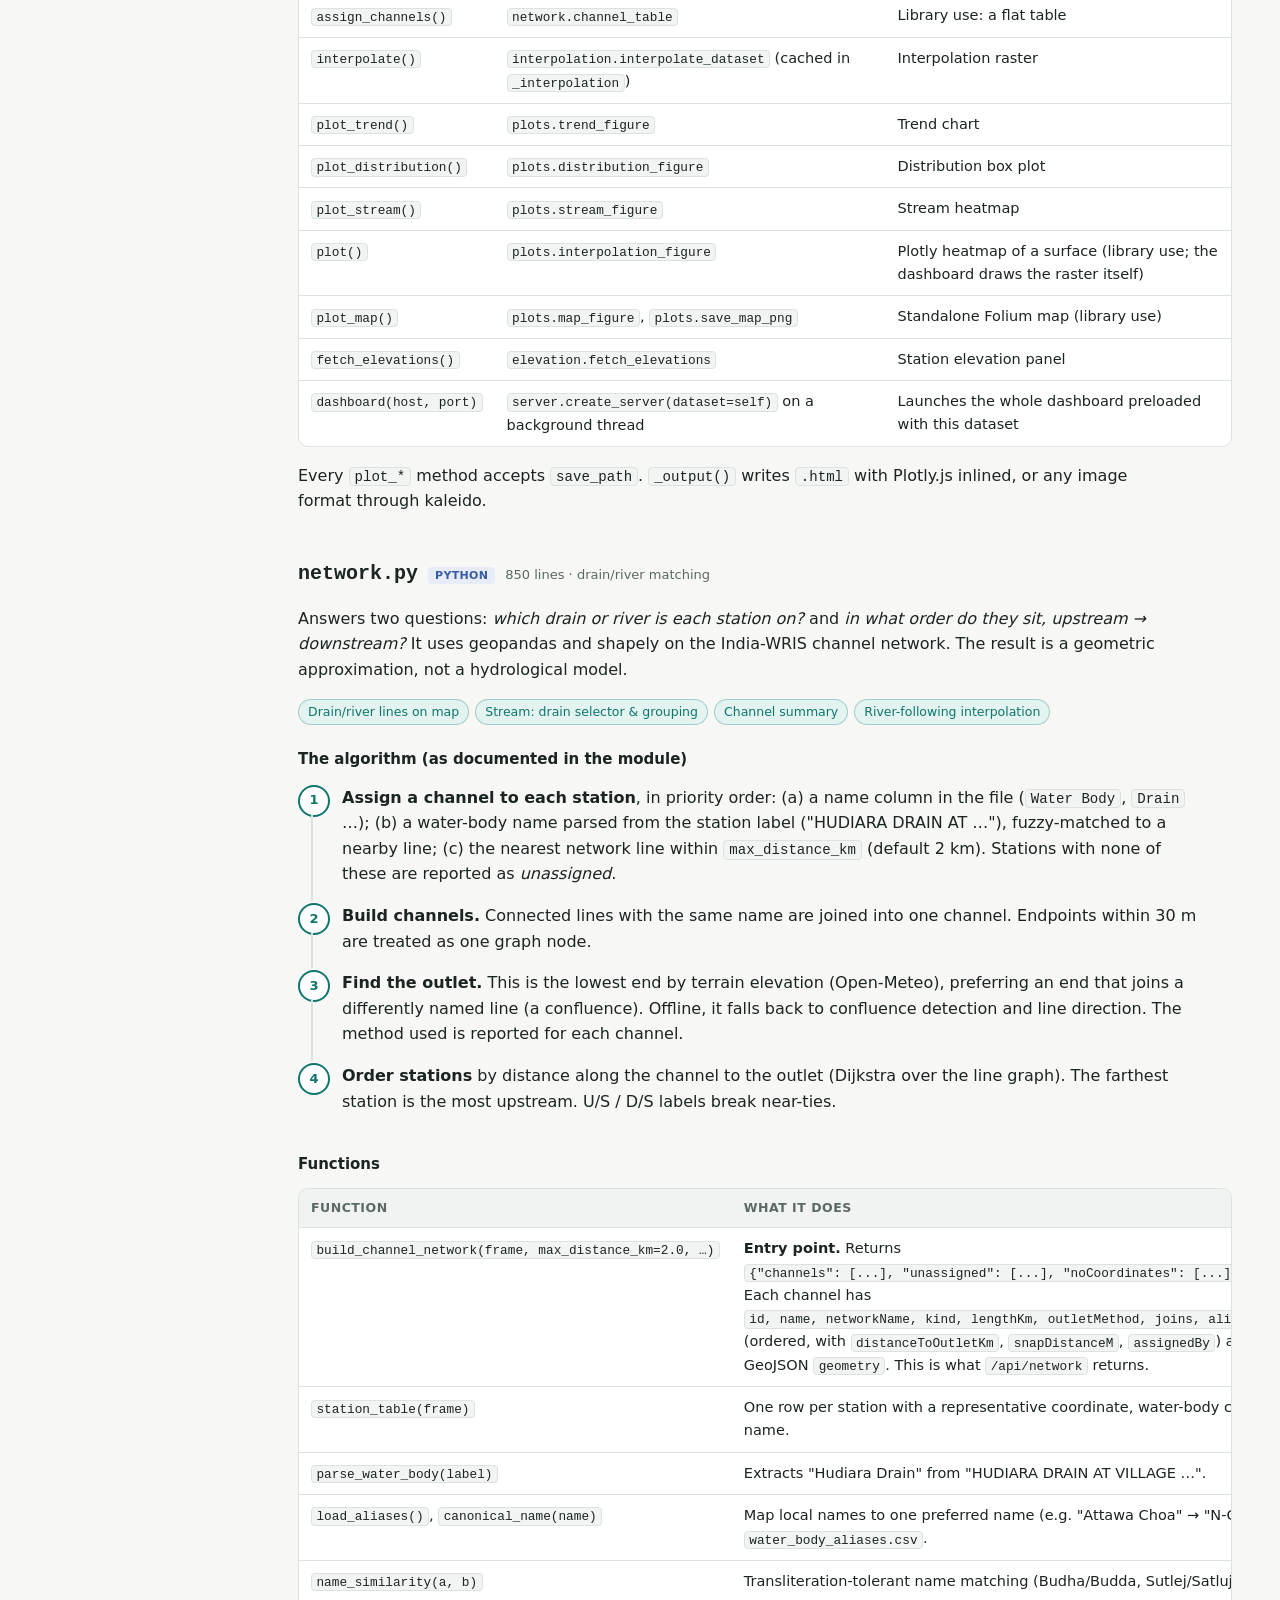
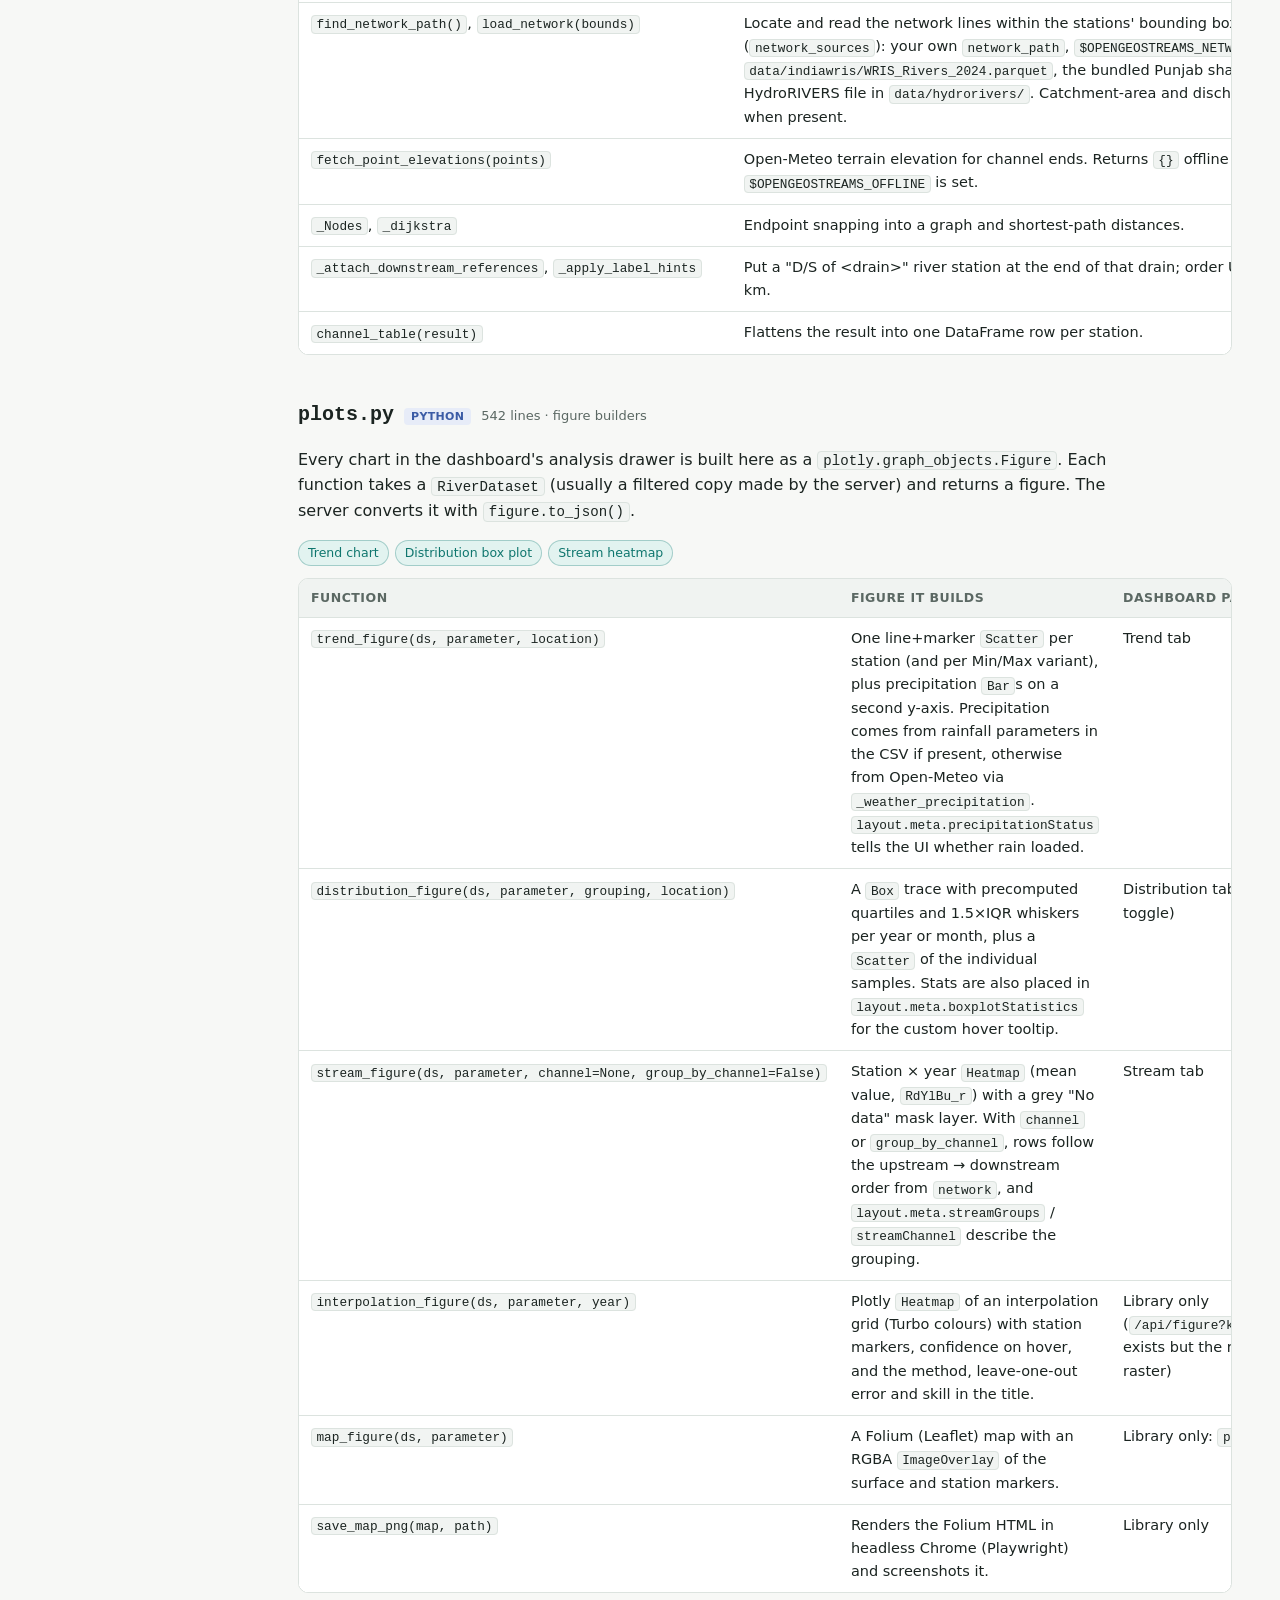
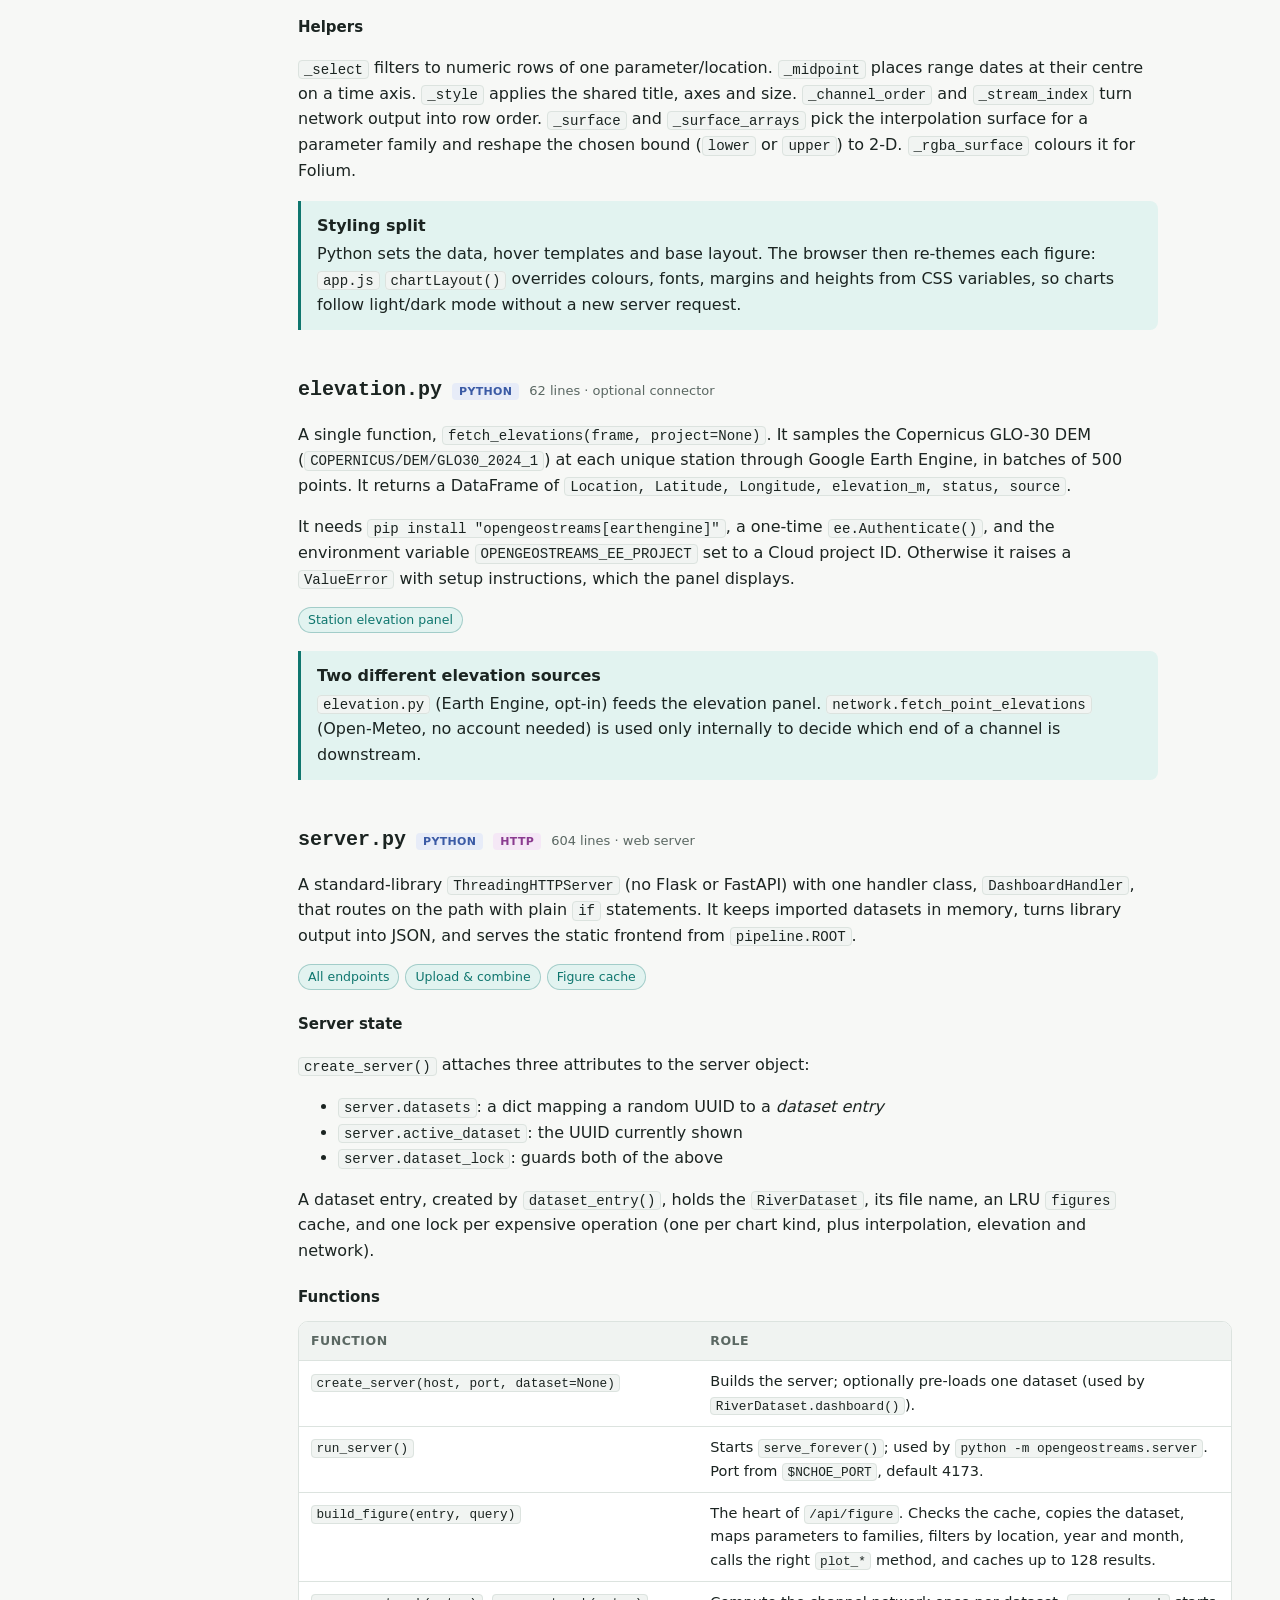
==== commit baf04c8c: "Remove human consumption from the use-case screening Screening now covers agriculture, aquatic life " ====
--- a/opengeostreams/developer_reference.html
+++ b/opengeostreams/developer_reference.html
@@ -451,7 +451,7 @@
 
   <!-- qualitycheck -->
   <div class="module-head" id="m-qualitycheck"><h3>qualitycheck.py</h3><span class="tag py">Python</span><span class="loc">466 lines · suitability engine</span></div>
-  <p>The rule-based screening engine. It decides whether a station's sample is fit for <strong>human consumption</strong>, <strong>agriculture</strong>, <strong>aquatic life</strong> or <strong>bathing</strong>, and holds the thresholds behind the parameter safety scale. It has no dependencies beyond the standard library and works on the dashboard's <code>records</code>.</p>
+  <p>The rule-based screening engine. It decides whether a station's sample is fit for <strong>agriculture</strong>, <strong>aquatic life</strong> or <strong>bathing</strong>, and holds the thresholds behind the parameter safety scale. It has no dependencies beyond the standard library and works on the dashboard's <code>records</code>.</p>
   <div class="feeds"><span>Use-case screening</span><span>Marker colours</span><span>Station popup</span><span>Parameter scale</span></div>
 
   <h4>How a sample is screened</h4>
@@ -464,7 +464,7 @@
   <h4>Functions and tables</h4>
   <div class="table-wrap"><table>
     <tr><th>Name</th><th>What it does</th></tr>
-    <tr><td><code>fit_for_human_consumption</code>, <code>fit_for_agriculture</code>, <code>fit_for_aquatic_life</code>, <code>fit_for_bathing</code></td><td>The rule sets. Keyword arguments are readings such as <code>pH</code>, <code>bod_mg_l</code>, <code>fecal_coliform_mpn_100ml</code>; missing ones are skipped. Each returns <code>fit_core</code>, <code>fit_extended</code>, <code>core_reasons</code>, <code>extended_reasons</code>, <code>checked_values</code>.</td></tr>
+    <tr><td><code>fit_for_agriculture</code>, <code>fit_for_aquatic_life</code>, <code>fit_for_bathing</code></td><td>The rule sets. Keyword arguments are readings such as <code>pH</code>, <code>bod_mg_l</code>, <code>fecal_coliform_mpn_100ml</code>; missing ones are skipped. Each returns <code>fit_core</code>, <code>fit_extended</code>, <code>core_reasons</code>, <code>extended_reasons</code>, <code>checked_values</code>.</td></tr>
     <tr><td><code>screen(use_case, values)</code></td><td>Dispatches a dict of inputs to the right rule set (<code>RULES</code>).</td></tr>
     <tr><td><code>evaluate_sample(records, use_case)</code></td><td>One station sample → <code>status</code>, <code>label</code>, <code>reasons</code>, <code>coverage</code> (confirmed / proxy / missing inputs).</td></tr>
     <tr><td><code>screen_stations(records, use_case, year=None, month=None)</code></td><td>Screens each station's latest sample in the period, the same choice the dashboard makes.</td></tr>
